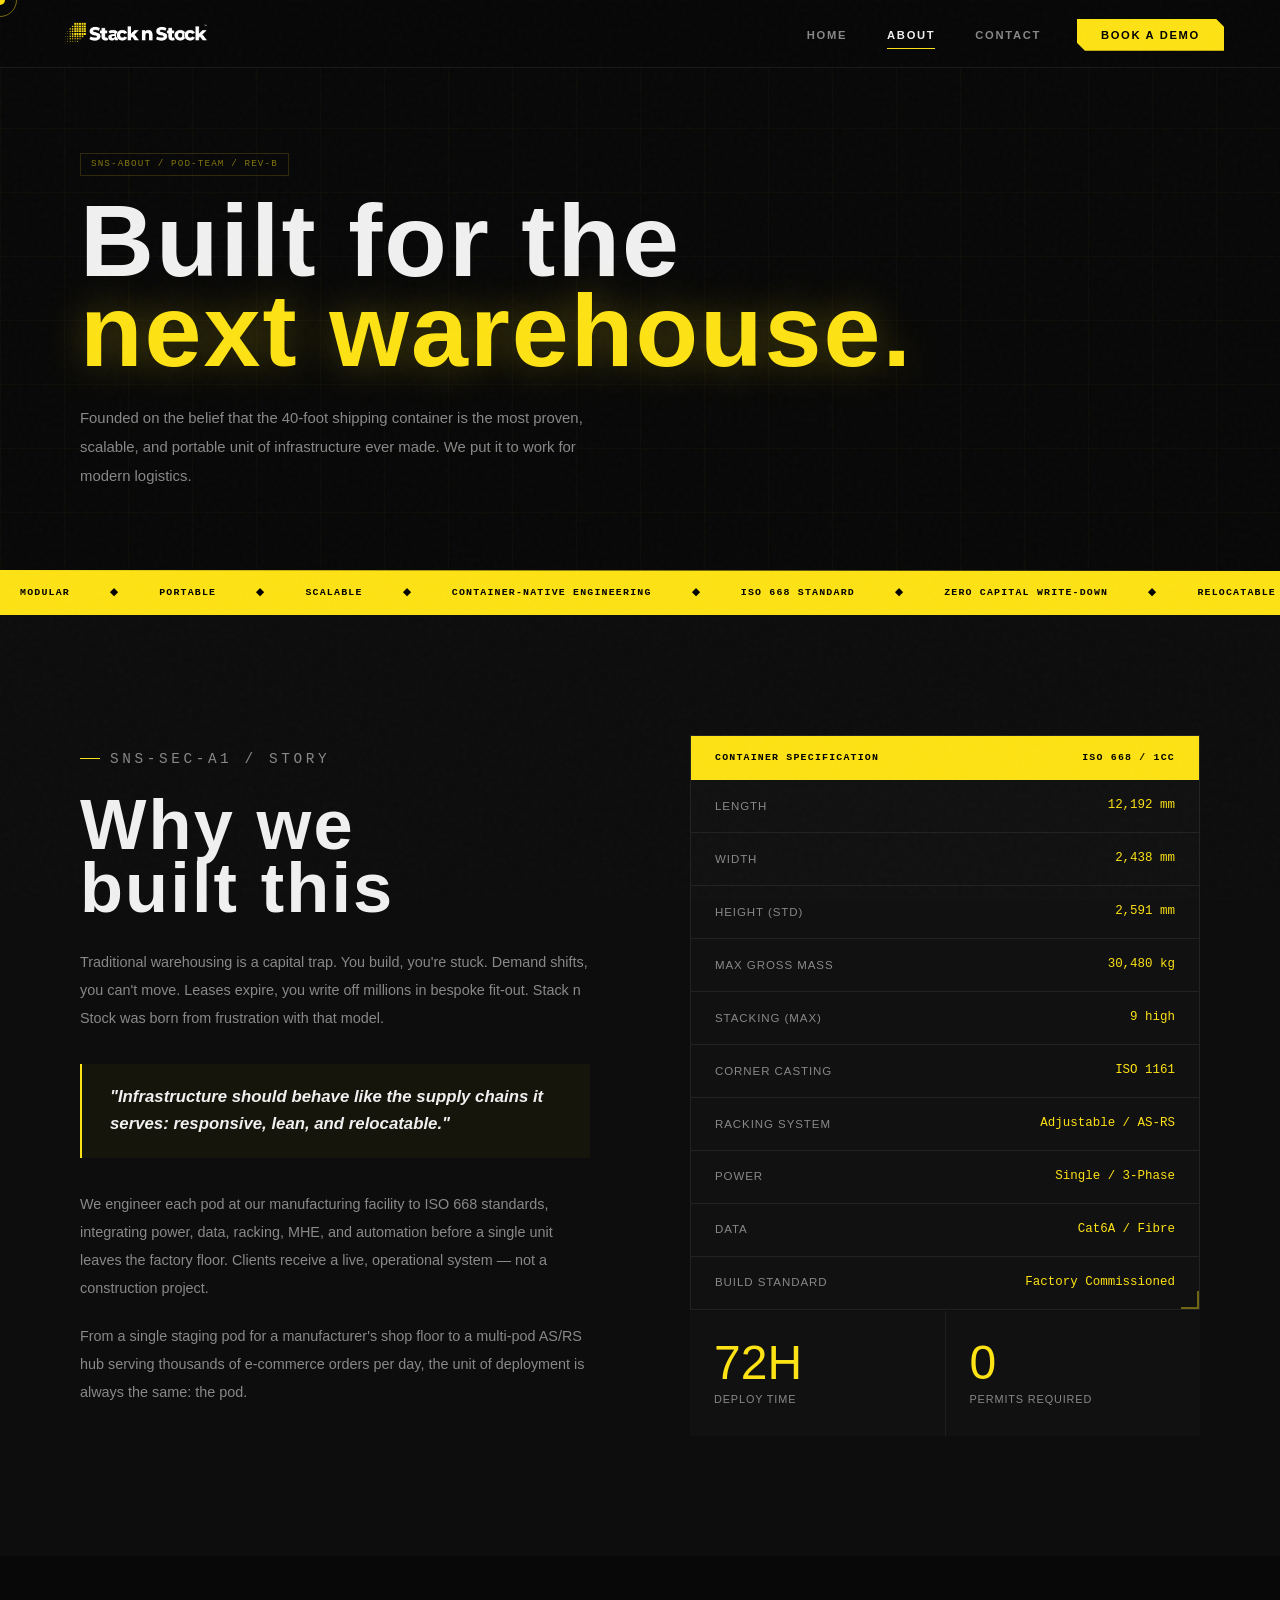
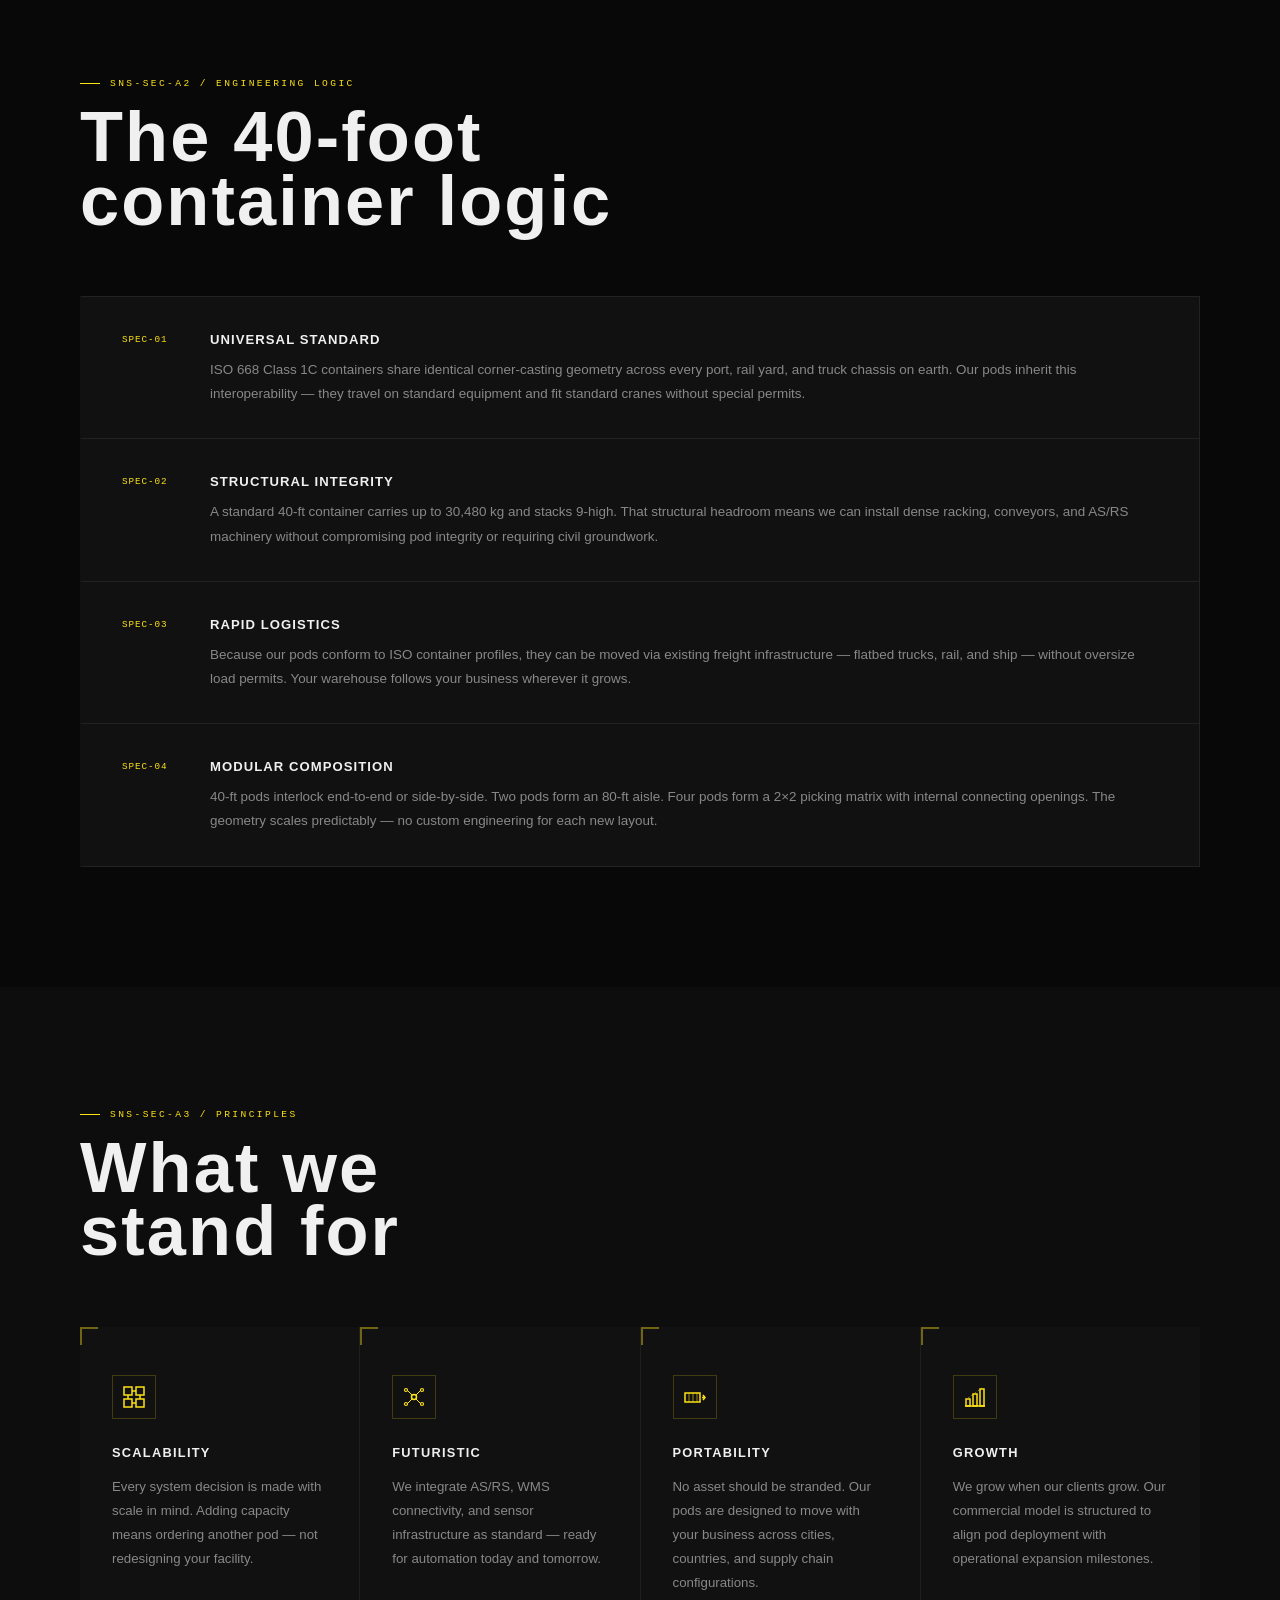
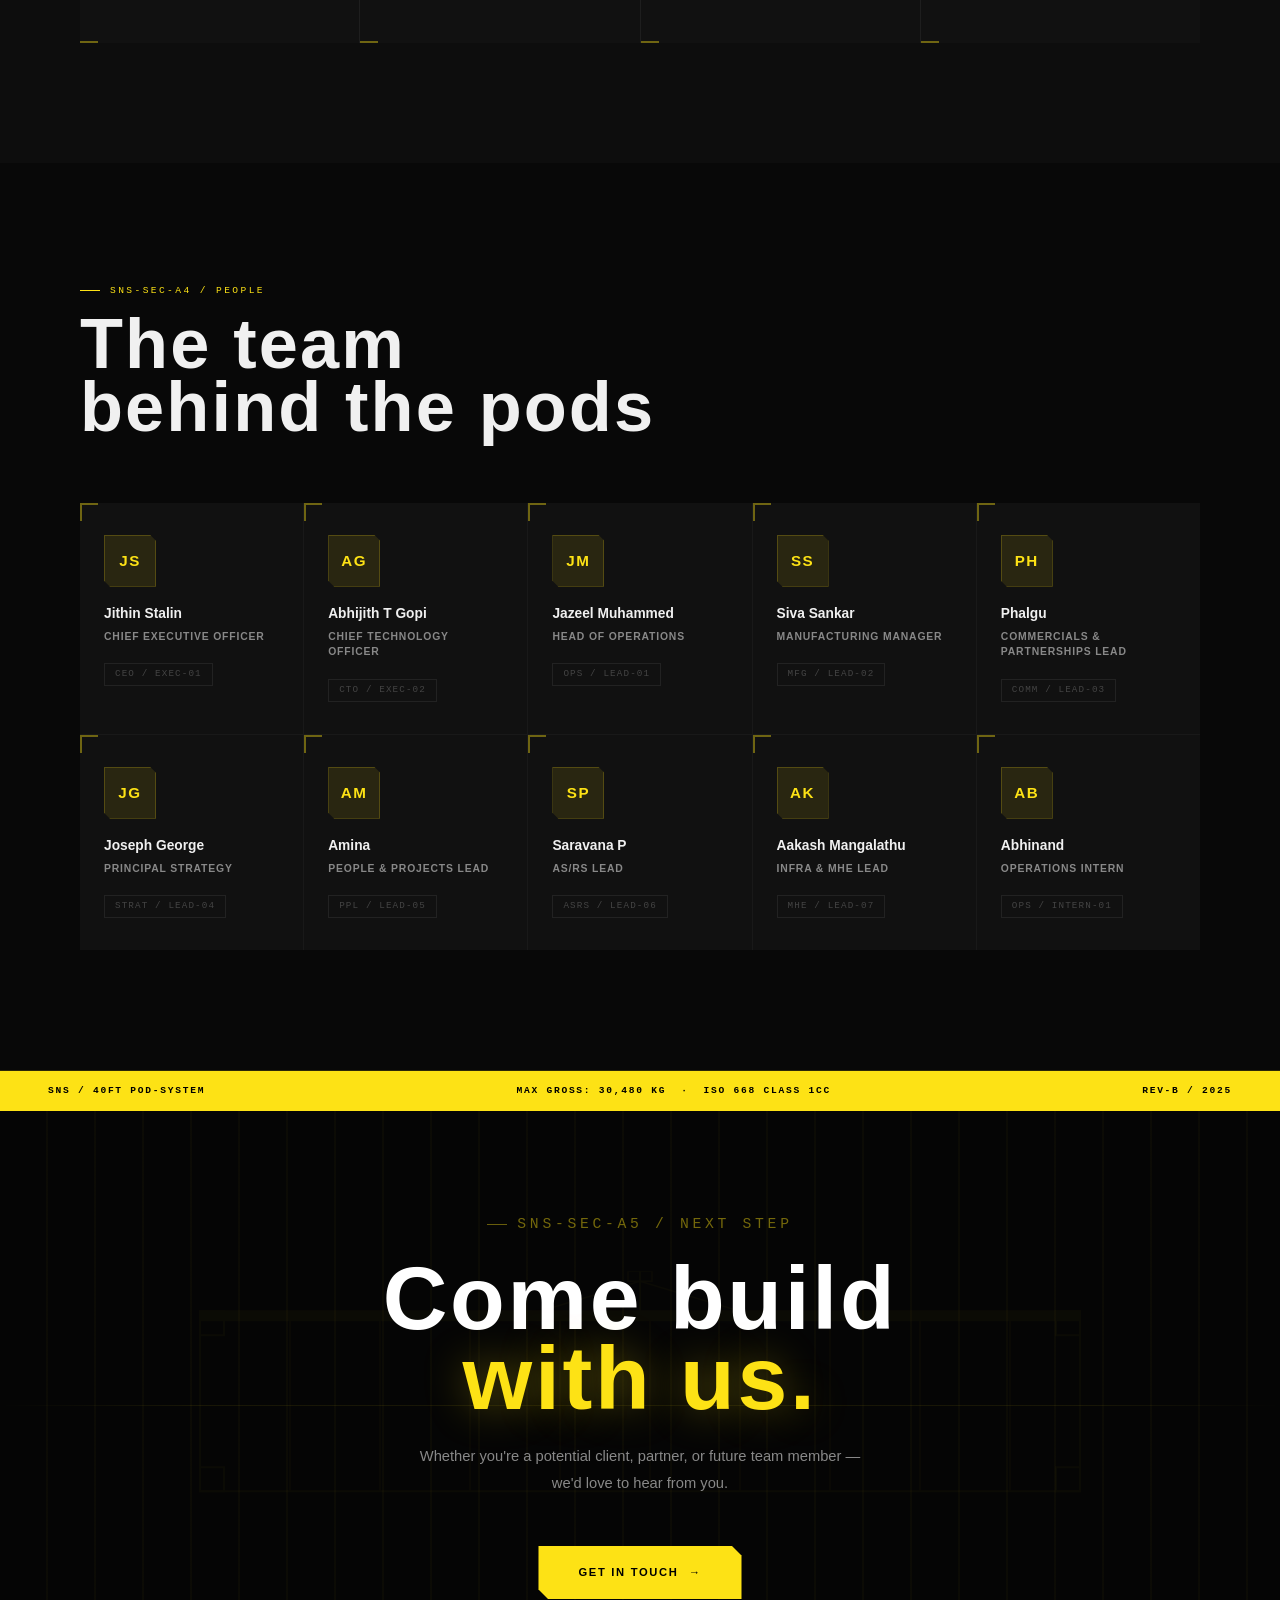
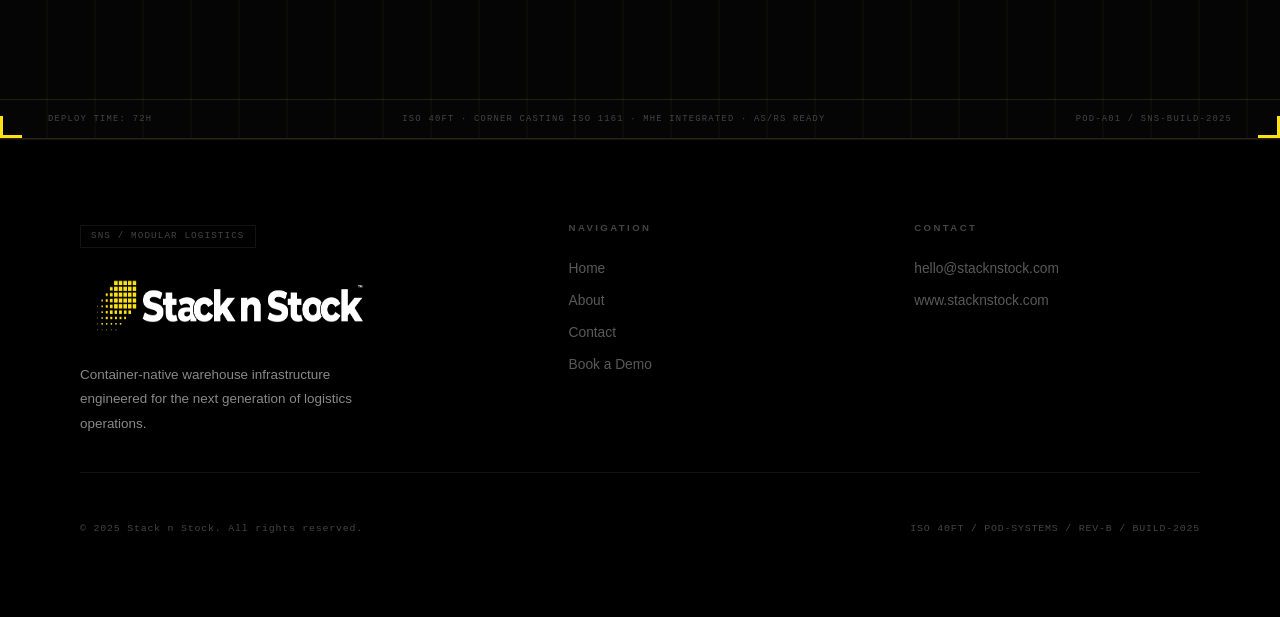
==== about.html @ 255274e8 "Initial project version" ====
<!-- /about.html -->
<!doctype html>
<html lang="en">
  <head>
    <meta charset="UTF-8" />
    <meta name="viewport" content="width=device-width, initial-scale=1.0" />
    <title>About — Stack n Stock</title>
    <meta
      name="description"
      content="The story behind Stack n Stock — modular, portable, scalable container-native warehouse infrastructure."
    />
    <link rel="stylesheet" href="assets/css/style.css" />
  </head>
  <body>
    <div id="cursor" aria-hidden="true"></div>
    <div id="cursor-ring" aria-hidden="true"></div>

    <div id="page-loader" aria-hidden="true">
      <img
        class="nav-logo"
        src="assets/img/logo.png"
        alt="Stack n Stock logo"
        width="30%"
        height="20%"
        onerror="
          this.outerHTML =
            '<span style=\'color:#FDE215;font-weight:900;font-size:1.1rem;letter-spacing:.05em;\'>STACK N STOCK</span>'
        "
      />
      <div class="loader-bar-wrap">
        <div class="loader-bar" id="loader-bar"></div>
      </div>
      <div class="loader-pct" id="loader-pct">0%</div>
    </div>

    <!-- ══ NAVBAR ══ -->
    <nav class="navbar" aria-label="Main navigation">
      <!-- Logo: Desktop 160x32px | Mobile 140x28px | Clearspace ≥8px -->
      <a href="index.html" aria-label="Stack n Stock home">
        <img
          class="nav-logo"
          src="assets/img/logo.png"
          alt="Stack n Stock logo"
          width="160"
          height="100%"
          onerror="
            this.outerHTML =
              '<span style=\'color:#FDE215;font-weight:900;font-size:1.1rem;letter-spacing:.05em;\'>STACK N STOCK</span>'
          "
        />
      </a>
      <button
        class="hamburger"
        id="hamburger"
        aria-label="Toggle navigation"
        aria-expanded="false"
        aria-controls="nav-links"
      >
        <span></span><span></span><span></span>
      </button>
      <ul class="nav-links" id="nav-links" role="list">
        <li><a href="index.html">Home</a></li>
        <li><a href="about.html">About</a></li>
        <li><a href="contact.html">Contact</a></li>
        <li><a href="contact.html" class="nav-cta">Book a Demo</a></li>
      </ul>
    </nav>

    <!-- ══ PAGE HERO ══ -->
    <section class="page-hero" aria-labelledby="about-h1">
      <div class="page-hero-inner">
        <div
          class="iso-label"
          style="
            color: rgba(253, 226, 21, 0.5);
            border-color: rgba(253, 226, 21, 0.15);
          "
        >
          SNS-ABOUT / POD-TEAM / REV-B
        </div>
        <h1 id="about-h1">Built for the<br /><span>next warehouse.</span></h1>
        <p>
          Founded on the belief that the 40-foot shipping container is the most
          proven, scalable, and portable unit of infrastructure ever made. We
          put it to work for modern logistics.
        </p>
      </div>
    </section>

    <!-- TICKER -->
    <div class="ticker" aria-hidden="true">
      <div class="ticker-inner">
        <span>Modular</span><span class="ticker-sep">◆</span>
        <span>Portable</span><span class="ticker-sep">◆</span>
        <span>Scalable</span><span class="ticker-sep">◆</span>
        <span>Container-Native Engineering</span
        ><span class="ticker-sep">◆</span> <span>ISO 668 Standard</span
        ><span class="ticker-sep">◆</span> <span>Zero Capital Write-Down</span
        ><span class="ticker-sep">◆</span> <span>Relocatable Assets</span
        ><span class="ticker-sep">◆</span> <span>Modular</span
        ><span class="ticker-sep">◆</span> <span>Portable</span
        ><span class="ticker-sep">◆</span> <span>Scalable</span
        ><span class="ticker-sep">◆</span>
        <span>Container-Native Engineering</span
        ><span class="ticker-sep">◆</span> <span>ISO 668 Standard</span
        ><span class="ticker-sep">◆</span> <span>Zero Capital Write-Down</span
        ><span class="ticker-sep">◆</span> <span>Relocatable Assets</span
        ><span class="ticker-sep">◆</span>
      </div>
    </div>

    <!-- ══ BRAND STORY ══ -->
    <section class="story-section">
      <div class="section-inner">
        <div class="story-grid">
          <div class="story-text reveal-left">
            <p class="section-label">SNS-SEC-A1 / Story</p>
            <h2 class="section-title" style="margin-bottom: 28px">
              Why we<br />built this
            </h2>
            <p>
              Traditional warehousing is a capital trap. You build, you're
              stuck. Demand shifts, you can't move. Leases expire, you write off
              millions in bespoke fit-out. Stack n Stock was born from
              frustration with that model.
            </p>
            <div class="story-pullquote">
              <p>
                "Infrastructure should behave like the supply chains it serves:
                responsive, lean, and relocatable."
              </p>
            </div>
            <p>
              We engineer each pod at our manufacturing facility to ISO 668
              standards, integrating power, data, racking, MHE, and automation
              before a single unit leaves the factory floor. Clients receive a
              live, operational system — not a construction project.
            </p>
            <p>
              From a single staging pod for a manufacturer's shop floor to a
              multi-pod AS/RS hub serving thousands of e-commerce orders per
              day, the unit of deployment is always the same: the pod.
            </p>
          </div>

          <div class="reveal-right">
            <div class="spec-card bracket-card">
              <div class="spec-header">
                <span>CONTAINER SPECIFICATION</span>
                <span>ISO 668 / 1CC</span>
              </div>
              <div class="spec-body">
                <div class="spec-row">
                  <span class="spec-key">Length</span
                  ><span class="spec-val">12,192 mm</span>
                </div>
                <div class="spec-row">
                  <span class="spec-key">Width</span
                  ><span class="spec-val">2,438 mm</span>
                </div>
                <div class="spec-row">
                  <span class="spec-key">Height (std)</span
                  ><span class="spec-val">2,591 mm</span>
                </div>
                <div class="spec-row">
                  <span class="spec-key">Max Gross Mass</span
                  ><span class="spec-val">30,480 kg</span>
                </div>
                <div class="spec-row">
                  <span class="spec-key">Stacking (max)</span
                  ><span class="spec-val">9 high</span>
                </div>
                <div class="spec-row">
                  <span class="spec-key">Corner Casting</span
                  ><span class="spec-val">ISO 1161</span>
                </div>
                <div class="spec-row">
                  <span class="spec-key">Racking System</span
                  ><span class="spec-val">Adjustable / AS-RS</span>
                </div>
                <div class="spec-row">
                  <span class="spec-key">Power</span
                  ><span class="spec-val">Single / 3-Phase</span>
                </div>
                <div class="spec-row">
                  <span class="spec-key">Data</span
                  ><span class="spec-val">Cat6A / Fibre</span>
                </div>
                <div class="spec-row">
                  <span class="spec-key">Build Standard</span
                  ><span class="spec-val">Factory Commissioned</span>
                </div>
              </div>
            </div>

            <!-- stats mini -->
            <div
              style="
                display: grid;
                grid-template-columns: 1fr 1fr;
                gap: 1px;
                background: rgba(255, 255, 255, 0.07);
                margin-top: 1px;
              "
            >
              <div style="background: var(--surface); padding: 28px 24px">
                <div
                  style="
                    font-family: &quot;Bebas Neue&quot;, sans-serif;
                    font-size: 3rem;
                    color: var(--yellow);
                    line-height: 1;
                    margin-bottom: 4px;
                  "
                >
                  72H
                </div>
                <div
                  style="
                    font-size: 0.68rem;
                    color: var(--muted);
                    text-transform: uppercase;
                    letter-spacing: 0.08em;
                  "
                >
                  Deploy Time
                </div>
              </div>
              <div style="background: var(--surface); padding: 28px 24px">
                <div
                  style="
                    font-family: &quot;Bebas Neue&quot;, sans-serif;
                    font-size: 3rem;
                    color: var(--yellow);
                    line-height: 1;
                    margin-bottom: 4px;
                  "
                >
                  0
                </div>
                <div
                  style="
                    font-size: 0.68rem;
                    color: var(--muted);
                    text-transform: uppercase;
                    letter-spacing: 0.08em;
                  "
                >
                  Permits Required
                </div>
              </div>
            </div>
          </div>
        </div>
      </div>
    </section>

    <!-- ══ WHY CONTAINERS ══ -->
    <section class="logic-section">
      <div class="section-inner">
        <p class="section-label reveal">SNS-SEC-A2 / Engineering Logic</p>
        <h2 class="section-title reveal d1">
          The 40-foot<br />container logic
        </h2>
        <div class="stack-modules">
          <div class="stack-module reveal d1">
            <div class="stack-module-num">SPEC-01</div>
            <div>
              <h3>Universal Standard</h3>
              <p>
                ISO 668 Class 1C containers share identical corner-casting
                geometry across every port, rail yard, and truck chassis on
                earth. Our pods inherit this interoperability — they travel on
                standard equipment and fit standard cranes without special
                permits.
              </p>
            </div>
          </div>
          <div class="stack-module reveal d2">
            <div class="stack-module-num">SPEC-02</div>
            <div>
              <h3>Structural Integrity</h3>
              <p>
                A standard 40-ft container carries up to 30,480 kg and stacks
                9-high. That structural headroom means we can install dense
                racking, conveyors, and AS/RS machinery without compromising pod
                integrity or requiring civil groundwork.
              </p>
            </div>
          </div>
          <div class="stack-module reveal d3">
            <div class="stack-module-num">SPEC-03</div>
            <div>
              <h3>Rapid Logistics</h3>
              <p>
                Because our pods conform to ISO container profiles, they can be
                moved via existing freight infrastructure — flatbed trucks,
                rail, and ship — without oversize load permits. Your warehouse
                follows your business wherever it grows.
              </p>
            </div>
          </div>
          <div class="stack-module reveal d4">
            <div class="stack-module-num">SPEC-04</div>
            <div>
              <h3>Modular Composition</h3>
              <p>
                40-ft pods interlock end-to-end or side-by-side. Two pods form
                an 80-ft aisle. Four pods form a 2×2 picking matrix with
                internal connecting openings. The geometry scales predictably —
                no custom engineering for each new layout.
              </p>
            </div>
          </div>
        </div>
      </div>
    </section>

    <!-- ══ VALUES ══ -->
    <section class="values-section">
      <div class="section-inner">
        <p class="section-label reveal">SNS-SEC-A3 / Principles</p>
        <h2 class="section-title reveal d1">What we<br />stand for</h2>
        <div class="values-grid">
          <div class="value-item bracket-card reveal d1">
            <div class="value-icon">
              <!-- Scalability: expanding grid -->
              <svg width="22" height="22" viewBox="0 0 22 22" fill="none" xmlns="http://www.w3.org/2000/svg" aria-hidden="true">
                <rect x="1" y="1" width="8" height="8" stroke="#FDE215" stroke-width="1.5"/>
                <rect x="13" y="1" width="8" height="8" stroke="#FDE215" stroke-width="1.5"/>
                <rect x="1" y="13" width="8" height="8" stroke="#FDE215" stroke-width="1.5"/>
                <rect x="13" y="13" width="8" height="8" stroke="#FDE215" stroke-width="1.5"/>
                <line x1="9" y1="5" x2="13" y2="5" stroke="#FDE215" stroke-width="1.5"/>
                <line x1="9" y1="17" x2="13" y2="17" stroke="#FDE215" stroke-width="1.5"/>
                <line x1="5" y1="9" x2="5" y2="13" stroke="#FDE215" stroke-width="1.5"/>
                <line x1="17" y1="9" x2="17" y2="13" stroke="#FDE215" stroke-width="1.5"/>
              </svg>
            </div>
            <h3>Scalability</h3>
            <p>
              Every system decision is made with scale in mind. Adding capacity
              means ordering another pod — not redesigning your facility.
            </p>
          </div>
          <div class="value-item bracket-card reveal d2">
            <div class="value-icon">
              <!-- Futuristic: circuit / tech nodes -->
              <svg width="22" height="22" viewBox="0 0 22 22" fill="none" xmlns="http://www.w3.org/2000/svg" aria-hidden="true">
                <circle cx="11" cy="11" r="2.5" stroke="#FDE215" stroke-width="1.5"/>
                <circle cx="3" cy="4" r="1.5" stroke="#FDE215" stroke-width="1.2"/>
                <circle cx="19" cy="4" r="1.5" stroke="#FDE215" stroke-width="1.2"/>
                <circle cx="3" cy="18" r="1.5" stroke="#FDE215" stroke-width="1.2"/>
                <circle cx="19" cy="18" r="1.5" stroke="#FDE215" stroke-width="1.2"/>
                <line x1="4.5" y1="4.5" x2="9" y2="9" stroke="#FDE215" stroke-width="1"/>
                <line x1="17.5" y1="4.5" x2="13" y2="9" stroke="#FDE215" stroke-width="1"/>
                <line x1="4.5" y1="17.5" x2="9" y2="13" stroke="#FDE215" stroke-width="1"/>
                <line x1="17.5" y1="17.5" x2="13" y2="13" stroke="#FDE215" stroke-width="1"/>
              </svg>
            </div>
            <h3>Futuristic</h3>
            <p>
              We integrate AS/RS, WMS connectivity, and sensor infrastructure as
              standard — ready for automation today and tomorrow.
            </p>
          </div>
          <div class="value-item bracket-card reveal d3">
            <div class="value-icon">
              <!-- Portability: container with movement arrow -->
              <svg width="22" height="22" viewBox="0 0 22 22" fill="none" xmlns="http://www.w3.org/2000/svg" aria-hidden="true">
                <rect x="1" y="7" width="15" height="9" stroke="#FDE215" stroke-width="1.5"/>
                <line x1="5" y1="7" x2="5" y2="16" stroke="#FDE215" stroke-width="1" opacity="0.6"/>
                <line x1="9" y1="7" x2="9" y2="16" stroke="#FDE215" stroke-width="1" opacity="0.6"/>
                <line x1="13" y1="7" x2="13" y2="16" stroke="#FDE215" stroke-width="1" opacity="0.6"/>
                <line x1="18" y1="11.5" x2="21" y2="11.5" stroke="#FDE215" stroke-width="1.5"/>
                <polyline points="19,9 21,11.5 19,14" stroke="#FDE215" stroke-width="1.5" fill="none"/>
              </svg>
            </div>
            <h3>Portability</h3>
            <p>
              No asset should be stranded. Our pods are designed to move with
              your business across cities, countries, and supply chain
              configurations.
            </p>
          </div>
          <div class="value-item bracket-card reveal d4">
            <div class="value-icon">
              <!-- Growth: ascending bar chart -->
              <svg width="22" height="22" viewBox="0 0 22 22" fill="none" xmlns="http://www.w3.org/2000/svg" aria-hidden="true">
                <line x1="1" y1="20" x2="21" y2="20" stroke="#FDE215" stroke-width="1.5"/>
                <rect x="2" y="13" width="4" height="7" stroke="#FDE215" stroke-width="1.5"/>
                <rect x="9" y="8" width="4" height="12" stroke="#FDE215" stroke-width="1.5"/>
                <rect x="16" y="3" width="4" height="17" stroke="#FDE215" stroke-width="1.5"/>
                <polyline points="4,12 11,7 18,2" stroke="#FDE215" stroke-width="1" stroke-dasharray="2,2" opacity="0.5"/>
              </svg>
            </div>
            <h3>Growth</h3>
            <p>
              We grow when our clients grow. Our commercial model is structured
              to align pod deployment with operational expansion milestones.
            </p>
          </div>
        </div>
      </div>
    </section>

    <!-- ══ TEAM ══ -->
    <section class="team-section">
      <div class="section-inner">
        <p class="section-label reveal">SNS-SEC-A4 / People</p>
        <h2 class="section-title reveal d1">The team<br />behind the pods</h2>
        <div class="team-grid">
          <div class="team-card bracket-card reveal d1">
            <div class="team-avatar">JS</div>
            <h3>Jithin Stalin</h3>
            <div class="role">Chief Executive Officer</div>
            <div class="iso-label">CEO / EXEC-01</div>
          </div>
          <div class="team-card bracket-card reveal d2">
            <div class="team-avatar">AG</div>
            <h3>Abhijith T Gopi</h3>
            <div class="role">Chief Technology Officer</div>
            <div class="iso-label">CTO / EXEC-02</div>
          </div>
          <div class="team-card bracket-card reveal d3">
            <div class="team-avatar">JM</div>
            <h3>Jazeel Muhammed</h3>
            <div class="role">Head of Operations</div>
            <div class="iso-label">OPS / LEAD-01</div>
          </div>
          <div class="team-card bracket-card reveal d4">
            <div class="team-avatar">SS</div>
            <h3>Siva Sankar</h3>
            <div class="role">Manufacturing Manager</div>
            <div class="iso-label">MFG / LEAD-02</div>
          </div>
          <div class="team-card bracket-card reveal d5">
            <div class="team-avatar">PH</div>
            <h3>Phalgu</h3>
            <div class="role">Commercials &amp; Partnerships Lead</div>
            <div class="iso-label">COMM / LEAD-03</div>
          </div>
          <div class="team-card bracket-card reveal d1">
            <div class="team-avatar">JG</div>
            <h3>Joseph George</h3>
            <div class="role">Principal Strategy</div>
            <div class="iso-label">STRAT / LEAD-04</div>
          </div>
          <div class="team-card bracket-card reveal d2">
            <div class="team-avatar">AM</div>
            <h3>Amina</h3>
            <div class="role">People &amp; Projects Lead</div>
            <div class="iso-label">PPL / LEAD-05</div>
          </div>
          <div class="team-card bracket-card reveal d3">
            <div class="team-avatar">SP</div>
            <h3>Saravana P</h3>
            <div class="role">AS/RS Lead</div>
            <div class="iso-label">ASRS / LEAD-06</div>
          </div>
          <div class="team-card bracket-card reveal d4">
            <div class="team-avatar">AK</div>
            <h3>Aakash Mangalathu</h3>
            <div class="role">Infra &amp; MHE Lead</div>
            <div class="iso-label">MHE / LEAD-07</div>
          </div>
          <div class="team-card bracket-card reveal d5">
            <div class="team-avatar">AB</div>
            <h3>Abhinand</h3>
            <div class="role">Operations Intern</div>
            <div class="iso-label">OPS / INTERN-01</div>
          </div>
        </div>
      </div>
    </section>

    <!-- ══ CTA ══ -->
    <section class="cta-section">
      <!-- Corner castings -->
      <div class="cta-casting tl" aria-hidden="true"></div>
      <div class="cta-casting tr" aria-hidden="true"></div>
      <div class="cta-casting bl" aria-hidden="true"></div>
      <div class="cta-casting br" aria-hidden="true"></div>
      <div class="cta-rail" aria-hidden="true"></div>
      <!-- Top ISO label stripe -->
      <div class="cta-container-stripe" aria-hidden="true">
        <span>SNS / 40FT POD-SYSTEM</span>
        <span>MAX GROSS: 30,480 KG &nbsp;·&nbsp; ISO 668 CLASS 1CC</span>
        <span>REV-B / 2025</span>
      </div>
      <!-- Ghost container watermark -->
      <div class="cta-watermark" aria-hidden="true">
        <svg width="900" height="260" viewBox="0 0 900 260" fill="none" xmlns="http://www.w3.org/2000/svg">
          <rect x="10" y="40" width="880" height="180" stroke="#FDE215" stroke-width="2"/>
          <rect x="10" y="40" width="24" height="24" stroke="#FDE215" stroke-width="2"/>
          <rect x="866" y="40" width="24" height="24" stroke="#FDE215" stroke-width="2"/>
          <rect x="10" y="196" width="24" height="24" stroke="#FDE215" stroke-width="2"/>
          <rect x="866" y="196" width="24" height="24" stroke="#FDE215" stroke-width="2"/>
          <line x1="100" y1="40" x2="100" y2="220" stroke="#FDE215" stroke-width="1.5"/>
          <line x1="190" y1="40" x2="190" y2="220" stroke="#FDE215" stroke-width="1.5"/>
          <line x1="280" y1="40" x2="280" y2="220" stroke="#FDE215" stroke-width="1.5"/>
          <line x1="370" y1="40" x2="370" y2="220" stroke="#FDE215" stroke-width="1.5"/>
          <line x1="460" y1="40" x2="460" y2="220" stroke="#FDE215" stroke-width="1.5"/>
          <line x1="550" y1="40" x2="550" y2="220" stroke="#FDE215" stroke-width="1.5"/>
          <line x1="640" y1="40" x2="640" y2="220" stroke="#FDE215" stroke-width="1.5"/>
          <line x1="730" y1="40" x2="730" y2="220" stroke="#FDE215" stroke-width="1.5"/>
          <line x1="820" y1="40" x2="820" y2="220" stroke="#FDE215" stroke-width="1.5"/>
          <rect x="10" y="40" width="880" height="10" fill="#FDE215"/>
          <line x1="450" y1="0" x2="450" y2="40" stroke="#FDE215" stroke-width="2"/>
          <line x1="350" y1="40" x2="450" y2="10" stroke="#FDE215" stroke-width="1.5"/>
          <line x1="550" y1="40" x2="450" y2="10" stroke="#FDE215" stroke-width="1.5"/>
          <rect x="438" y="0" width="24" height="10" stroke="#FDE215" stroke-width="1.5"/>
        </svg>
      </div>
      <div class="cta-inner reveal">
        <p class="section-label">SNS-SEC-A5 / Next Step</p>
        <h2>Come build<br /><span>with us.</span></h2>
        <p>
          Whether you're a potential client, partner, or future team member —
          we'd love to hear from you.
        </p>
        <a href="contact.html" class="btn-primary">Get in Touch</a>
      </div>
      <div class="cta-container-base" aria-hidden="true">
        <span>DEPLOY TIME: 72H</span>
        <span>ISO 40FT · CORNER CASTING ISO 1161 · MHE INTEGRATED · AS/RS READY</span>
        <span>POD-A01 / SNS-BUILD-2025</span>
      </div>
    </section>

    <!-- ══ FOOTER ══ -->
    <footer>
      <div class="footer-top">
        <div>
          <div class="iso-label">SNS / MODULAR LOGISTICS</div>
          <img
            class="nav-logo"
            src="assets/img/logo.png"
            alt="Stack n Stock logo"
            width="70%"
            height="60%"
            onerror="
              this.outerHTML =
                '<span style=\'color:#FDE215;font-weight:900;font-size:1.1rem;letter-spacing:.05em;\'>STACK N STOCK</span>'
            "
          />

          <p class="footer-tagline">
            Container-native warehouse infrastructure engineered for the next
            generation of logistics operations.
          </p>
        </div>
        <div class="footer-col">
          <h4>Navigation</h4>
          <ul class="footer-links">
            <li><a href="index.html">Home</a></li>
            <li><a href="about.html">About</a></li>
            <li><a href="contact.html">Contact</a></li>
            <li><a href="contact.html">Book a Demo</a></li>
          </ul>
        </div>
        <div class="footer-col">
          <h4>Contact</h4>
          <ul class="footer-links">
            <li>
              <a href="mailto:hello@stacknstock.com">hello@stacknstock.com</a>
            </li>
            <li>
              <a href="https://www.stacknstock.com">www.stacknstock.com</a>
            </li>
          </ul>
        </div>
      </div>
      <div class="footer-bottom">
        <span class="footer-copy"
          >© 2025 Stack n Stock. All rights reserved.</span
        >
        <span class="footer-iso"
          >ISO 40FT / POD-SYSTEMS / REV-B / BUILD-2025</span
        >
      </div>
    </footer>

    <script src="assets/js/main.js"></script>
  </body>
</html>
---- assets/css/style.css ----
/* /assets/css/style.css */
@import url('');

/* ══ TOKENS ══ */
:root {
  --yellow:   #FDE215;
  --yellow-d: #d4bc00;
  --yellow-g: rgba(253,226,21,0.08);
  --black:    #000000;
  --bg:       #080808;
  --bg2:      #0d0d0d;
  --surface:  #111111;
  --surface2: #161616;
  --surface3: #1c1c1c;
  --text:     #f0f0f0;
  --muted:    #888;
  --dim:      #444;
  --border:   rgba(255,255,255,0.07);
  --border-y: rgba(253,226,21,0.25);
  --mono: ui-monospace,SFMono-Regular,Menlo,Monaco,Consolas,"Courier New",monospace;
  --nav-h: 68px;
  --glow: 0 0 40px rgba(253,226,21,0.15),0 0 80px rgba(253,226,21,0.05);
  --glow-sm: 0 0 20px rgba(253,226,21,0.25);
}

*,*::before,*::after{box-sizing:border-box;margin:0;padding:0}
html{scroll-behavior:smooth;font-size:16px}
body{font-family:'Montserrat',sans-serif;background:var(--bg);color:var(--text);line-height:1.6;overflow-x:hidden;cursor:none}

/* CURSOR */
#cursor{position:fixed;width:10px;height:10px;background:var(--yellow);border-radius:50%;pointer-events:none;z-index:9999;transform:translate(-50%,-50%);transition:width .3s,height .3s,opacity .3s;mix-blend-mode:difference}
#cursor-ring{position:fixed;width:34px;height:34px;border:1px solid rgba(253,226,21,.45);border-radius:50%;pointer-events:none;z-index:9998;transform:translate(-50%,-50%);transition:transform .12s ease,width .3s,height .3s,opacity .3s}
.cursor-grow{width:20px!important;height:20px!important}
.ring-grow{width:50px!important;height:50px!important;opacity:.5}

/* NOISE */
body::before{content:'';position:fixed;inset:0;background-image:url("data:image/svg+xml,%3Csvg viewBox='0 0 200 200' xmlns='http://www.w3.org/2000/svg'%3E%3Cfilter id='n'%3E%3CfeTurbulence type='fractalNoise' baseFrequency='.9' numOctaves='4' stitchTiles='stitch'/%3E%3C/filter%3E%3Crect width='100%25' height='100%25' filter='url(%23n)' opacity='1'/%3E%3C/svg%3E");opacity:.022;pointer-events:none;z-index:9990}

/* PAGE LOADER */
#page-loader{position:fixed;inset:0;background:#000;z-index:99999;display:flex;flex-direction:column;align-items:center;justify-content:center;gap:28px;transition:opacity .7s ease,visibility .7s ease}
#page-loader.hidden{opacity:0;visibility:hidden}
.loader-brand{font-family:'Bebas Neue',sans-serif;font-size:2.8rem;letter-spacing:.2em;color:#fff}
.loader-brand span{color:var(--yellow)}
.loader-bar-wrap{width:220px;height:1px;background:rgba(255,255,255,.08);position:relative;overflow:hidden}
.loader-bar{position:absolute;top:0;left:0;height:100%;background:var(--yellow);width:0%;box-shadow:0 0 12px rgba(253,226,21,.6);transition:width .04s linear}
.loader-pct{font-family:var(--mono);font-size:.6rem;letter-spacing:.25em;color:var(--yellow);text-transform:uppercase}

/* ══ NAVBAR ══ */
.navbar{position:fixed;top:0;left:0;right:0;z-index:1000;height:var(--nav-h);background:rgba(8,8,8,.8);backdrop-filter:blur(24px) saturate(1.3);-webkit-backdrop-filter:blur(24px) saturate(1.3);display:flex;align-items:center;padding:0 56px;gap:32px;border-bottom:1px solid var(--border);transition:background .4s,border-color .4s}
.navbar.scrolled{background:rgba(8,8,8,.98);border-bottom-color:rgba(253,226,21,.12)}
/* Logo: Desktop 160x32px, Mobile 140x28px, Clearspace ≥8px */
.nav-logo{display:block;flex-shrink:0}
.nav-links{display:flex;gap:0;margin-left:auto;list-style:none;align-items:center}
.nav-links a{color:var(--muted);text-decoration:none;font-size:.7rem;font-weight:600;letter-spacing:.15em;text-transform:uppercase;padding:8px 20px;position:relative;transition:color .3s}
.nav-links a::after{content:'';position:absolute;bottom:0;left:50%;right:50%;height:1px;background:var(--yellow);transition:left .3s,right .3s}
.nav-links a:hover,.nav-links a.active{color:var(--text)}
.nav-links a:hover::after,.nav-links a.active::after{left:20px;right:20px}
.nav-cta{background:var(--yellow)!important;color:#000!important;font-weight:800!important;padding:10px 24px!important;margin-left:16px;clip-path:polygon(0 0,calc(100% - 8px) 0,100% 8px,100% 100%,8px 100%,0 calc(100% - 8px));transition:box-shadow .3s,transform .2s!important}
.nav-cta::after{display:none!important}
.nav-cta:hover{box-shadow:var(--glow-sm);transform:translateY(-1px)}
.hamburger{display:none;background:none;border:1px solid var(--border);cursor:pointer;padding:10px;margin-left:auto;flex-direction:column;gap:5px;width:42px;height:42px;align-items:center;justify-content:center}
.hamburger span{display:block;width:18px;height:1.5px;background:var(--yellow);transition:transform .3s,opacity .3s,width .3s}
.hamburger[aria-expanded="true"] span:nth-child(1){transform:translateY(6.5px) rotate(45deg)}
.hamburger[aria-expanded="true"] span:nth-child(2){opacity:0;width:0}
.hamburger[aria-expanded="true"] span:nth-child(3){transform:translateY(-6.5px) rotate(-45deg)}

@media(max-width:768px){
  .hamburger{display:flex}
  .navbar{padding:0 24px}
  .nav-links{position:fixed;inset:var(--nav-h) 0 0 0;background:rgba(8,8,8,.98);backdrop-filter:blur(20px);flex-direction:column;align-items:flex-start;padding:40px 32px;gap:4px;transform:translateX(100%);transition:transform .4s cubic-bezier(.77,0,.175,1);margin-left:0;border-top:1px solid var(--border)}
  .nav-links.open{transform:translateX(0)}
  .nav-links a{font-size:1.2rem;padding:14px 0;width:100%}
  .nav-cta{margin-left:0!important;margin-top:20px}
  .nav-logo{max-height:28px;width:140px}
}

/* ══ ANIMATIONS ══ */
@keyframes fadeUp{from{opacity:0;transform:translateY(40px)}to{opacity:1;transform:translateY(0)}}
@keyframes fadeIn{from{opacity:0}to{opacity:1}}
@keyframes glowPulse{0%,100%{box-shadow:0 0 20px rgba(253,226,21,.1)}50%{box-shadow:0 0 60px rgba(253,226,21,.35),0 0 120px rgba(253,226,21,.1)}}
@keyframes float{0%,100%{transform:translateY(0) rotate(0deg)}33%{transform:translateY(-10px) rotate(.8deg)}66%{transform:translateY(-5px) rotate(-.5deg)}}
@keyframes marqueeTicker{0%{transform:translateX(0)}100%{transform:translateX(-50%)}}
@keyframes scanDown{0%{transform:translateY(-100%)}100%{transform:translateY(2000%)}}
@keyframes borderPulse{0%,100%{border-color:rgba(253,226,21,.15)}50%{border-color:rgba(253,226,21,.5)}}
@keyframes ripple{0%{transform:scale(0);opacity:.5}100%{transform:scale(4);opacity:0}}
@keyframes shimmer{0%{background-position:-200% center}100%{background-position:200% center}}

.reveal{opacity:0;transform:translateY(48px);transition:opacity .85s cubic-bezier(.22,1,.36,1),transform .85s cubic-bezier(.22,1,.36,1)}
.reveal.visible{opacity:1;transform:translateY(0)}
.reveal-left{opacity:0;transform:translateX(-48px);transition:opacity .85s cubic-bezier(.22,1,.36,1),transform .85s cubic-bezier(.22,1,.36,1)}
.reveal-left.visible{opacity:1;transform:translateX(0)}
.reveal-right{opacity:0;transform:translateX(48px);transition:opacity .85s cubic-bezier(.22,1,.36,1),transform .85s cubic-bezier(.22,1,.36,1)}
.reveal-right.visible{opacity:1;transform:translateX(0)}
.d1{transition-delay:.1s}.d2{transition-delay:.2s}.d3{transition-delay:.3s}.d4{transition-delay:.4s}.d5{transition-delay:.5s}.d6{transition-delay:.6s}

@media(prefers-reduced-motion:reduce){
  html{scroll-behavior:auto}
  *,*::before,*::after{animation-duration:.001ms!important;transition-duration:.001ms!important}
  .reveal,.reveal-left,.reveal-right{opacity:1!important;transform:none!important}
}

/* ══ HERO ══ */
.hero{position:relative;min-height:100vh;display:grid;grid-template-columns:1fr 1fr;align-items:center;padding:calc(var(--nav-h) + 60px) 80px 80px;gap:60px;overflow:hidden;background:var(--bg)}
#hero-canvas{position:absolute;inset:0;z-index:0;opacity:.6}
.hero::before{content:'';position:absolute;inset:0;background-image:linear-gradient(rgba(253,226,21,.025) 1px,transparent 1px),linear-gradient(90deg,rgba(253,226,21,.025) 1px,transparent 1px);background-size:64px 64px;z-index:0}
.hero::after{content:'';position:absolute;top:50%;left:40%;width:700px;height:700px;background:radial-gradient(circle,rgba(253,226,21,.06) 0%,transparent 65%);transform:translate(-50%,-50%);z-index:0;pointer-events:none}
.hero-content{position:relative;z-index:2;animation:fadeUp 1s cubic-bezier(.22,1,.36,1) .8s both}
.hero-eyebrow{font-family:var(--mono);font-size:.62rem;letter-spacing:.2em;color:var(--yellow);text-transform:uppercase;margin-bottom:28px;display:flex;align-items:center;gap:12px}
.hero-eyebrow::before{content:'';display:block;width:32px;height:1px;background:var(--yellow);flex-shrink:0}
.hero h1{font-family:'Bebas Neue',sans-serif;font-size:clamp(5rem,9vw,10rem);line-height:.9;letter-spacing:.02em;color:#fff;margin-bottom:32px}
.hero h1 .line{display:block;overflow:hidden}
.hero h1 .line span{display:block;animation:fadeUp .9s cubic-bezier(.22,1,.36,1) both}
.hero h1 .line:nth-child(1) span{animation-delay:.9s}
.hero h1 .line:nth-child(2) span{animation-delay:1.05s;color:var(--yellow);text-shadow:0 0 40px rgba(253,226,21,.4)}
.hero h1 .line:nth-child(3) span{animation-delay:1.2s}
.hero-sub{color:var(--muted);font-size:.93rem;max-width:430px;line-height:1.95;margin-bottom:48px;animation:fadeUp .9s cubic-bezier(.22,1,.36,1) 1.35s both}
.hero-btns{display:flex;gap:16px;flex-wrap:wrap;animation:fadeUp .9s cubic-bezier(.22,1,.36,1) 1.5s both}
.hero-visual{position:relative;z-index:2;animation:fadeIn 1.2s ease 1.6s both;display:flex;justify-content:center}
.hero-svg-wrap{animation:float 7s ease-in-out infinite;filter:drop-shadow(0 40px 80px rgba(0,0,0,.9))}
.hero-scroll{position:absolute;bottom:40px;left:50%;transform:translateX(-50%);z-index:2;display:flex;flex-direction:column;align-items:center;gap:8px;animation:fadeIn 1s ease 2.2s both}
.hero-scroll span{font-family:var(--mono);font-size:.58rem;letter-spacing:.22em;color:var(--dim);text-transform:uppercase}
.scroll-line{width:1px;height:48px;background:linear-gradient(to bottom,var(--yellow),transparent);animation:scanDown 2.5s ease-in-out infinite}

/* SCANLINE */
.scanline{position:absolute;inset:0;z-index:1;pointer-events:none;overflow:hidden}
.scanline::after{content:'';position:absolute;left:0;right:0;height:100px;background:linear-gradient(to bottom,transparent,rgba(253,226,21,.015),transparent);animation:scanDown 8s linear infinite}

/* ══ TICKER ══ */
.ticker{height:44px;background:var(--yellow);overflow:hidden;display:flex;align-items:center;position:relative;z-index:3}
.ticker-inner{display:flex;white-space:nowrap;animation:marqueeTicker 22s linear infinite}
.ticker span{font-family:var(--mono);font-size:.62rem;font-weight:700;letter-spacing:.12em;text-transform:uppercase;color:#000;padding:0 20px}
.ticker-sep{color:rgba(0,0,0,.3);font-size:.5rem}

/* ══ SECTION BASE ══ */
section{padding:120px 80px}
.section-inner{max-width:1280px;margin:0 auto}
.section-label{font-family:var(--mono);font-size:.6rem;letter-spacing:.25em;color:var(--yellow);text-transform:uppercase;margin-bottom:14px;display:flex;align-items:center;gap:10px}
.section-label::before{content:'';display:block;width:20px;height:1px;background:var(--yellow);flex-shrink:0}
.section-title{font-family:'Bebas Neue',sans-serif;font-size:clamp(3rem,5.5vw,6rem);letter-spacing:.03em;line-height:.9;color:var(--text);margin-bottom:64px}

/* ISO LABEL */
.iso-label{font-family:var(--mono);font-size:.58rem;letter-spacing:.12em;color:var(--dim);text-transform:uppercase;border:1px solid rgba(255,255,255,.07);padding:3px 10px;display:inline-block}

/* BRACKETS (motif 2) */
.bracket-card{position:relative}
.bracket-card::before,.bracket-card::after{content:'';position:absolute;width:18px;height:18px;border-color:var(--yellow);border-style:solid;opacity:.4;transition:opacity .3s}
.bracket-card::before{top:0;left:0;border-width:2px 0 0 2px}
.bracket-card::after{bottom:0;right:0;border-width:0 2px 2px 0}
.bracket-card:hover::before,.bracket-card:hover::after{opacity:1}

/* ══ OUTCOMES ══ */
.cards-grid{display:grid;grid-template-columns:repeat(3,1fr);gap:1px;background:var(--border)}
.card{background:var(--surface);padding:48px 36px;position:relative;overflow:hidden;transition:background .4s}
.card-top-bar{position:absolute;top:0;left:0;right:0;height:2px;background:var(--yellow);transform:scaleX(0);transform-origin:left;transition:transform .5s cubic-bezier(.22,1,.36,1)}
.card:hover{background:var(--surface2)}
.card:hover .card-top-bar{transform:scaleX(1)}
.card-ghost{font-family:'Bebas Neue',sans-serif;font-size:8rem;line-height:1;color:rgba(255,255,255,.025);position:absolute;top:0;right:12px;letter-spacing:.05em;user-select:none;transition:color .3s,transform .4s}
.card:hover .card-ghost{color:rgba(253,226,21,.04);transform:translateY(-4px)}
.card-icon{width:52px;height:52px;background:rgba(253,226,21,.1);border:1px solid rgba(253,226,21,.18);display:flex;align-items:center;justify-content:center;font-size:1.3rem;margin-bottom:28px;clip-path:polygon(0 0,calc(100% - 8px) 0,100% 8px,100% 100%,8px 100%,0 calc(100% - 8px));transition:background .3s,border-color .3s,box-shadow .3s}
.card:hover .card-icon{background:rgba(253,226,21,.18);border-color:rgba(253,226,21,.5);box-shadow:0 0 16px rgba(253,226,21,.15)}
.card h3{font-size:.82rem;font-weight:800;text-transform:uppercase;letter-spacing:.1em;margin-bottom:14px}
.card p{color:var(--muted);font-size:.87rem;line-height:1.85}
.card .iso-label{margin-top:28px}

/* ══ STATS BAND ══ */
.stats-band{background:var(--surface);border-top:1px solid var(--border);border-bottom:1px solid var(--border);padding:0 80px}
.stats-inner{max-width:1280px;margin:0 auto;display:grid;grid-template-columns:repeat(4,1fr)}
.stat-item{padding:60px 40px;border-right:1px solid var(--border);position:relative;overflow:hidden}
.stat-item:last-child{border-right:none}
.stat-item::before{content:'';position:absolute;top:0;left:0;width:2px;height:0;background:var(--yellow);transition:height 1.2s cubic-bezier(.22,1,.36,1)}
.stat-item.visible::before{height:100%}
.stat-num{font-family:'Bebas Neue',sans-serif;font-size:4.5rem;line-height:1;color:var(--text);margin-bottom:6px;letter-spacing:.02em}
.stat-num .y{color:var(--yellow)}
.stat-desc{font-size:.7rem;color:var(--muted);text-transform:uppercase;letter-spacing:.1em;font-weight:600}

/* ══ WHAT IT IS ══ */
.what-section{background:var(--bg2)}
.what-grid{display:grid;grid-template-columns:1fr 1fr;gap:100px;align-items:center}
.what-text p{color:var(--muted);line-height:1.9;margin-bottom:20px;font-size:.92rem}
.feature-row{display:flex;align-items:flex-start;gap:18px;padding:20px 0;border-bottom:1px solid var(--border);transition:padding-left .3s,border-color .3s}
.feature-row:first-child{border-top:1px solid var(--border)}
.feature-row:hover{padding-left:8px;border-color:rgba(253,226,21,.15)}
.f-dot{width:8px;height:8px;background:var(--yellow);flex-shrink:0;margin-top:5px;clip-path:polygon(50% 0%,100% 50%,50% 100%,0% 50%);transition:transform .3s}
.feature-row:hover .f-dot{transform:rotate(45deg)}
.f-text{font-size:.86rem;color:var(--muted)}
.f-text strong{color:var(--text);display:block;font-size:.78rem;letter-spacing:.07em;text-transform:uppercase;margin-bottom:3px}
.spec-card{background:var(--surface);border:1px solid var(--border);overflow:hidden;animation:borderPulse 4s ease-in-out infinite}
.spec-header{background:var(--yellow);padding:14px 24px;display:flex;justify-content:space-between}
.spec-header span{font-family:var(--mono);font-size:.62rem;font-weight:700;letter-spacing:.12em;text-transform:uppercase;color:#000}
.spec-row{display:flex;justify-content:space-between;align-items:center;padding:16px 24px;border-bottom:1px solid var(--border);transition:background .2s}
.spec-row:last-child{border-bottom:none}
.spec-row:hover{background:var(--surface2)}
.spec-key{font-size:.72rem;color:var(--muted);text-transform:uppercase;letter-spacing:.08em}
.spec-val{font-family:var(--mono);font-size:.78rem;color:var(--yellow)}

/* ══ HOW IT WORKS ══ */
.how-section{background:var(--bg);position:relative;overflow:hidden}
.how-section::before{content:'';position:absolute;top:0;left:0;right:0;height:1px;background:linear-gradient(90deg,transparent,var(--yellow),transparent)}
.steps-wrap{display:grid;grid-template-columns:repeat(5,1fr);gap:0;position:relative}
.steps-wrap::before{content:'';position:absolute;top:7px;left:0;right:0;height:1px;background:linear-gradient(90deg,var(--yellow),rgba(253,226,21,.08));z-index:0}
.step{padding:0 28px 40px 0;position:relative;z-index:1}
.step-dot{width:14px;height:14px;background:var(--bg);border:2px solid rgba(253,226,21,.5);border-radius:50%;margin-bottom:32px;transition:background .3s,border-color .3s,box-shadow .3s}
.step:hover .step-dot{background:var(--yellow);border-color:var(--yellow);box-shadow:0 0 20px rgba(253,226,21,.5)}
.step-num{font-family:var(--mono);font-size:.58rem;color:var(--yellow);letter-spacing:.15em;margin-bottom:14px;display:block}
.step h3{font-size:.8rem;font-weight:800;text-transform:uppercase;letter-spacing:.08em;margin-bottom:10px}
.step p{font-size:.8rem;color:var(--muted);line-height:1.8}

/* ══ USE CASES ══ */
.usecase-section{background:var(--bg2)}
.usecases-grid{display:grid;grid-template-columns:repeat(3,1fr);gap:20px}
.usecase-card{background:var(--surface);border:1px solid var(--border);padding:48px 36px;position:relative;overflow:hidden;cursor:pointer;transition:border-color .4s,transform .4s cubic-bezier(.22,1,.36,1),box-shadow .4s}
.usecase-card:hover{border-color:rgba(253,226,21,.3);transform:translateY(-8px);box-shadow:0 32px 80px rgba(0,0,0,.6),0 0 40px rgba(253,226,21,.06)}
.uc-bg{position:absolute;inset:0;background:radial-gradient(circle at 80% 100%,rgba(253,226,21,.06),transparent 65%);opacity:0;transition:opacity .5s}
.usecase-card:hover .uc-bg{opacity:1}
.uc-ghost{font-family:'Bebas Neue',sans-serif;font-size:7rem;color:rgba(255,255,255,.025);position:absolute;bottom:-20px;right:10px;line-height:1;transition:color .3s}
.usecase-card:hover .uc-ghost{color:rgba(253,226,21,.04)}
.uc-bar{width:48px;height:2px;background:var(--yellow);margin-bottom:28px;transition:width .4s cubic-bezier(.22,1,.36,1),box-shadow .4s}
.usecase-card:hover .uc-bar{width:80px;box-shadow:0 0 12px rgba(253,226,21,.5)}
.usecase-card h3{font-size:1.05rem;font-weight:800;text-transform:uppercase;letter-spacing:.05em;margin-bottom:14px}
.usecase-card p{color:var(--muted);font-size:.87rem;line-height:1.85}
.usecase-card .iso-label{margin-top:32px}

/* ══ ROI CALCULATOR ══ */
.calc-section{background:var(--bg);position:relative;overflow:hidden}
.calc-section::before{content:'';position:absolute;inset:0;background-image:repeating-linear-gradient(90deg,transparent,transparent 58px,rgba(253,226,21,.012) 58px,rgba(253,226,21,.012) 60px)}
.calc-wrap{display:grid;grid-template-columns:1fr 1fr;gap:60px;align-items:start;position:relative}
.calc-form{display:flex;flex-direction:column;gap:40px}
.field label{display:flex;justify-content:space-between;align-items:center;font-size:.7rem;font-weight:700;text-transform:uppercase;letter-spacing:.1em;color:var(--muted);margin-bottom:16px}
.field-val{font-family:var(--mono);font-size:.82rem;color:var(--yellow)}
.range-wrap{position:relative}
.range-track{height:1px;background:rgba(255,255,255,.1);margin-bottom:0;position:relative}
.range-fill{position:absolute;top:0;left:0;height:100%;background:var(--yellow);pointer-events:none;box-shadow:0 0 8px rgba(253,226,21,.4)}
input[type="range"]{width:100%;-webkit-appearance:none;appearance:none;background:transparent;height:1px;cursor:pointer;margin:-1px 0;position:relative;z-index:1}
input[type="range"]::-webkit-slider-thumb{-webkit-appearance:none;width:18px;height:18px;background:var(--yellow);border-radius:50%;cursor:pointer;box-shadow:0 0 12px rgba(253,226,21,.5);transition:transform .2s,box-shadow .2s}
input[type="range"]::-webkit-slider-thumb:hover{transform:scale(1.25);box-shadow:0 0 24px rgba(253,226,21,.7)}
input[type="range"]::-moz-range-thumb{width:18px;height:18px;background:var(--yellow);border:none;border-radius:50%;cursor:pointer;box-shadow:0 0 12px rgba(253,226,21,.5)}
input[type="range"]:focus-visible{outline:none}
input[type="range"]:focus-visible::-webkit-slider-thumb{box-shadow:0 0 0 4px rgba(253,226,21,.25)}
.calc-results{background:var(--surface);border:1px solid var(--border);padding:48px;position:relative;overflow:hidden;animation:borderPulse 4s ease-in-out infinite}
.calc-results::before{content:'';position:absolute;top:0;left:0;right:0;height:2px;background:linear-gradient(90deg,var(--yellow),transparent)}
.result-row{display:flex;justify-content:space-between;align-items:center;padding:24px 0;border-bottom:1px solid var(--border)}
.result-row:last-of-type{border-bottom:none}
.result-label{font-size:.68rem;color:var(--muted);text-transform:uppercase;letter-spacing:.1em}
.result-val{font-family:'Bebas Neue',sans-serif;font-size:3.2rem;color:var(--yellow);line-height:1;text-shadow:0 0 24px rgba(253,226,21,.35);letter-spacing:.05em}
.result-unit{font-size:.65rem;color:var(--dim);font-family:var(--mono);margin-left:6px}
.calc-disclaimer{font-family:var(--mono);font-size:.58rem;color:var(--dim);margin-top:24px;line-height:1.75;border-top:1px solid var(--border);padding-top:20px}

/* ══ CTA — CONTAINER AESTHETIC ══ */
.cta-section{
  background: #050505;
  padding: 0;
  position: relative;
  overflow: hidden;
  text-align: center;
  border-top: 1px solid rgba(253,226,21,0.15);
  border-bottom: 1px solid rgba(253,226,21,0.15);
}
/* Corrugated vertical ribs — container wall texture */
.cta-section::before{
  content:'';
  position:absolute;
  inset:0;
  background-image: repeating-linear-gradient(
    90deg,
    transparent,
    transparent 46px,
    rgba(253,226,21,0.028) 46px,
    rgba(253,226,21,0.028) 48px
  );
  pointer-events:none;
  z-index:0;
}
/* Top ISO label stripe */
.cta-container-stripe{
  display:flex;
  align-items:center;
  justify-content:space-between;
  padding:12px 48px;
  background: var(--yellow);
  position:relative;
  z-index:2;
}
.cta-container-stripe span{
  font-family:var(--mono);
  font-size:.6rem;
  font-weight:700;
  letter-spacing:.18em;
  text-transform:uppercase;
  color:#000;
}
/* Corner castings — top-left, top-right, bottom-left, bottom-right */
.cta-casting{
  position:absolute;
  width:22px;
  height:22px;
  z-index:3;
}
.cta-casting.tl{top:0;left:0;border-top:3px solid var(--yellow);border-left:3px solid var(--yellow);}
.cta-casting.tr{top:0;right:0;border-top:3px solid var(--yellow);border-right:3px solid var(--yellow);}
.cta-casting.bl{bottom:0;left:0;border-bottom:3px solid var(--yellow);border-left:3px solid var(--yellow);}
.cta-casting.br{bottom:0;right:0;border-bottom:3px solid var(--yellow);border-right:3px solid var(--yellow);}
/* Faint horizontal mid-rail */
.cta-rail{
  position:absolute;
  top:50%;
  left:0;right:0;
  height:1px;
  background:linear-gradient(90deg, transparent, rgba(253,226,21,0.08) 15%, rgba(253,226,21,0.08) 85%, transparent);
  z-index:0;
  pointer-events:none;
}
/* Large ghost container outline watermark */
.cta-watermark{
  position:absolute;
  top:50%;left:50%;
  transform:translate(-50%,-50%);
  z-index:0;
  pointer-events:none;
  opacity:.025;
}
.cta-inner{
  position:relative;
  z-index:2;
  padding:100px 80px;
}
.cta-section h2{
  font-family:'Bebas Neue',sans-serif;
  font-size:clamp(3rem,7vw,7.5rem);
  color:#fff;
  line-height:.9;
  letter-spacing:.03em;
  margin-bottom:24px;
}
.cta-section h2 span{color:var(--yellow);text-shadow:0 0 40px rgba(253,226,21,.35);}
.cta-section p{
  font-size:.92rem;
  color:var(--muted);
  margin-bottom:48px;
  max-width:460px;
  margin-left:auto;
  margin-right:auto;
  line-height:1.85;
}
.cta-section .section-label{color:rgba(253,226,21,.45);justify-content:center;margin-bottom:20px;}
.cta-section .section-label::before{background:rgba(253,226,21,.4);}
/* Bottom ISO strip */
.cta-container-base{
  display:flex;
  align-items:center;
  justify-content:space-between;
  padding:12px 48px;
  border-top:1px solid rgba(253,226,21,.12);
  position:relative;
  z-index:2;
}
.cta-container-base span{
  font-family:var(--mono);
  font-size:.55rem;
  letter-spacing:.14em;
  text-transform:uppercase;
  color:var(--dim);
}
@media(max-width:1200px){.cta-inner{padding:80px 56px}}
@media(max-width:1024px){.cta-inner{padding:80px 40px}}
@media(max-width:768px){
  .cta-inner{padding:64px 24px}
  .cta-container-stripe,.cta-container-base{padding:10px 24px}
  .cta-container-stripe span:nth-child(2),.cta-container-base span:nth-child(2),.cta-container-base span:nth-child(3){display:none}
}

/* ══ BUTTONS ══ */
.btn-primary{background:var(--yellow);color:#000;font-family:'Montserrat',sans-serif;font-weight:800;font-size:.7rem;letter-spacing:.15em;text-transform:uppercase;padding:18px 40px;border:none;cursor:pointer;text-decoration:none;display:inline-flex;align-items:center;gap:10px;clip-path:polygon(0 0,calc(100% - 10px) 0,100% 10px,100% 100%,10px 100%,0 calc(100% - 10px));transition:box-shadow .3s,transform .2s;position:relative;overflow:hidden}
.btn-primary::after{content:'→';transition:transform .3s}
.btn-primary:hover{box-shadow:var(--glow-sm);transform:translateY(-2px)}
.btn-primary:hover::after{transform:translateX(4px)}
.btn-ghost{background:transparent;color:var(--text);font-family:'Montserrat',sans-serif;font-weight:700;font-size:.7rem;letter-spacing:.15em;text-transform:uppercase;padding:17px 38px;border:1px solid rgba(255,255,255,.15);cursor:pointer;text-decoration:none;display:inline-flex;align-items:center;gap:10px;transition:border-color .3s,color .3s}
.btn-ghost:hover{border-color:rgba(253,226,21,.4);color:var(--yellow)}
.btn-black{background:#000;color:var(--yellow);font-family:'Montserrat',sans-serif;font-weight:800;font-size:.7rem;letter-spacing:.15em;text-transform:uppercase;padding:18px 40px;border:none;cursor:pointer;text-decoration:none;display:inline-flex;align-items:center;gap:10px;clip-path:polygon(0 0,calc(100% - 10px) 0,100% 10px,100% 100%,10px 100%,0 calc(100% - 10px));transition:box-shadow .3s,transform .2s}
.btn-black:hover{box-shadow:0 0 30px rgba(0,0,0,.5);transform:translateY(-2px)}
.btn-outline-y{background:transparent;color:#000;font-family:'Montserrat',sans-serif;font-weight:800;font-size:.7rem;letter-spacing:.15em;text-transform:uppercase;padding:17px 38px;border:2px solid rgba(0,0,0,.25);cursor:pointer;text-decoration:none;display:inline-flex;align-items:center;gap:10px;transition:background .3s,color .3s}
.btn-outline-y:hover{background:rgba(0,0,0,.1)}
a:focus-visible,button:focus-visible,input:focus-visible,textarea:focus-visible{outline:2px solid var(--yellow);outline-offset:3px}

/* ══ FOOTER ══ */
footer{background:#000;padding:80px;border-top:1px solid var(--border)}
.footer-top{display:grid;grid-template-columns:1.5fr 1fr 1fr;gap:60px;padding-bottom:60px;border-bottom:1px solid var(--border);margin-bottom:48px}
.footer-brand-name{font-family:'Bebas Neue',sans-serif;font-size:2rem;letter-spacing:.12em;color:#fff;margin-top:16px;margin-bottom:12px}
.footer-tagline{font-size:.84rem;color:var(--muted);line-height:1.8;max-width:280px}
.footer-col h4{font-size:.6rem;font-weight:700;text-transform:uppercase;letter-spacing:.25em;color:var(--dim);margin-bottom:22px}
.footer-links{list-style:none;display:flex;flex-direction:column;gap:10px}
.footer-links a{color:rgba(255,255,255,.35);text-decoration:none;font-size:.86rem;transition:color .2s,padding-left .2s;display:block}
.footer-links a:hover{color:var(--yellow);padding-left:6px}
.footer-bottom{display:flex;justify-content:space-between;align-items:center;gap:16px;flex-wrap:wrap}
.footer-copy,.footer-iso{font-size:.62rem;color:var(--dim);font-family:var(--mono);letter-spacing:.08em}

/* ══ PAGE HERO ══ */
.page-hero{background:var(--bg);padding:calc(var(--nav-h) + 80px) 80px 80px;position:relative;overflow:hidden}
.page-hero::before{content:'';position:absolute;inset:0;background-image:linear-gradient(rgba(253,226,21,.022) 1px,transparent 1px),linear-gradient(90deg,rgba(253,226,21,.022) 1px,transparent 1px);background-size:64px 64px}
.page-hero::after{content:'';position:absolute;bottom:0;left:0;right:0;height:1px;background:linear-gradient(90deg,var(--yellow),transparent)}
.page-hero-inner{max-width:1280px;margin:0 auto;position:relative;z-index:1}
.page-hero h1{font-family:'Bebas Neue',sans-serif;font-size:clamp(4rem,8vw,9.5rem);line-height:.88;letter-spacing:.02em;color:var(--text);margin-top:20px;margin-bottom:28px}
.page-hero h1 span{color:var(--yellow);text-shadow:0 0 40px rgba(253,226,21,.3)}
.page-hero p{color:var(--muted);max-width:540px;line-height:1.95;font-size:.93rem}

/* ══ ABOUT — STORY ══ */
.story-section{background:var(--bg2)}
.story-grid{display:grid;grid-template-columns:1fr 1fr;gap:100px;align-items:center}
.story-text p{color:var(--muted);line-height:1.95;margin-bottom:20px;font-size:.9rem}
.story-pullquote{border-left:2px solid var(--yellow);padding:20px 28px;margin:32px 0;background:rgba(253,226,21,.04)}
.story-pullquote p{color:var(--text)!important;font-size:1.05rem!important;font-weight:600;line-height:1.6!important;margin-bottom:0!important;font-style:italic}

/* ══ CONTAINER LOGIC ══ */
.logic-section{background:var(--bg)}
.stack-modules{display:flex;flex-direction:column;gap:0}
.stack-module{background:var(--surface);border:1px solid var(--border);border-top:none;padding:32px 40px;display:grid;grid-template-columns:64px 1fr;gap:24px;align-items:start;transition:background .3s,border-left-color .3s;border-left:2px solid transparent}
.stack-module:first-child{border-top:1px solid var(--border)}
.stack-module:hover{background:var(--surface2);border-left-color:var(--yellow)}
.stack-module-num{font-family:var(--mono);font-size:.58rem;color:var(--yellow);letter-spacing:.1em;padding-top:4px}
.stack-module h3{font-size:.82rem;font-weight:800;text-transform:uppercase;letter-spacing:.08em;margin-bottom:8px}
.stack-module p{color:var(--muted);font-size:.84rem;line-height:1.8}

/* ══ VALUES ══ */
.values-section{background:var(--bg2)}
.values-grid{display:grid;grid-template-columns:repeat(4,1fr);gap:1px;background:var(--border)}
.value-item{background:var(--surface);padding:48px 32px;position:relative;overflow:hidden;transition:background .3s}
.value-item:hover{background:var(--surface2)}
.value-item::after{content:'';position:absolute;bottom:0;left:0;right:0;height:0;background:rgba(253,226,21,.06);transition:height .5s cubic-bezier(.22,1,.36,1)}
.value-item:hover::after{height:100%}
.value-icon{width:44px;height:44px;border:1px solid rgba(253,226,21,.2);display:flex;align-items:center;justify-content:center;font-size:1.2rem;margin-bottom:24px;position:relative;z-index:1}
.value-item h3{font-size:.8rem;font-weight:800;text-transform:uppercase;letter-spacing:.1em;margin-bottom:12px;position:relative;z-index:1}
.value-item p{font-size:.83rem;color:var(--muted);line-height:1.8;position:relative;z-index:1}

/* ══ TEAM ══ */
.team-section{background:var(--bg)}
.team-grid{display:grid;grid-template-columns:repeat(5,1fr);gap:1px;background:var(--border)}
.team-card{background:var(--surface);padding:32px 24px;transition:background .3s;position:relative;overflow:hidden}
.team-card::after{content:'';position:absolute;top:0;left:0;right:0;height:2px;background:var(--yellow);transform:scaleX(0);transform-origin:left;transition:transform .4s cubic-bezier(.22,1,.36,1)}
.team-card:hover{background:var(--surface2)}
.team-card:hover::after{transform:scaleX(1)}
.team-avatar{width:52px;height:52px;background:rgba(253,226,21,.1);border:1px solid rgba(253,226,21,.2);display:flex;align-items:center;justify-content:center;font-size:.95rem;font-weight:900;color:var(--yellow);margin-bottom:16px;font-family:'Bebas Neue',sans-serif;letter-spacing:.1em;clip-path:polygon(0 0,calc(100% - 6px) 0,100% 6px,100% 100%,6px 100%,0 calc(100% - 6px));transition:background .3s,border-color .3s,box-shadow .3s}
.team-card:hover .team-avatar{background:rgba(253,226,21,.2);border-color:rgba(253,226,21,.5);box-shadow:0 0 20px rgba(253,226,21,.2)}
.team-card h3{font-size:.86rem;font-weight:800;margin-bottom:4px}
.team-card .role{font-size:.65rem;text-transform:uppercase;letter-spacing:.08em;color:var(--muted);font-weight:600;line-height:1.5;margin-bottom:14px}
.team-card .iso-label{margin-bottom:0}

/* ══ CONTACT ══ */
.contact-section{background:var(--bg2)}
.contact-wrap{display:grid;grid-template-columns:1fr 1fr;gap:80px;align-items:start}
.contact-form{display:flex;flex-direction:column;gap:20px}
.form-field{display:flex;flex-direction:column;gap:8px}
.form-field label{font-size:.65rem;font-weight:700;text-transform:uppercase;letter-spacing:.18em;color:var(--muted)}
.form-field input,.form-field textarea{background:var(--surface);border:1px solid var(--border);border-radius:0;padding:16px 18px;font-family:'Montserrat',sans-serif;font-size:.9rem;color:var(--text);transition:border-color .3s,box-shadow .3s,background .3s;width:100%}
.form-field input:focus,.form-field textarea:focus{outline:none;border-color:rgba(253,226,21,.4);box-shadow:0 0 0 3px rgba(253,226,21,.05);background:var(--surface2)}
.form-field textarea{min-height:150px;resize:vertical}
.form-field input::placeholder,.form-field textarea::placeholder{color:var(--dim)}
.field-error{font-size:.62rem;color:#ff4444;font-family:var(--mono);display:none;letter-spacing:.05em}
.field-error.visible{display:block}
.form-success{background:var(--surface);border:1px solid rgba(253,226,21,.2);padding:48px;text-align:center;display:none;position:relative;overflow:hidden}
.form-success::before{content:'';position:absolute;top:0;left:0;right:0;height:2px;background:var(--yellow)}
.form-success.visible{display:block}
.form-success h3{font-family:'Bebas Neue',sans-serif;font-size:2.8rem;letter-spacing:.1em;color:var(--yellow);margin-bottom:12px;text-shadow:0 0 24px rgba(253,226,21,.3)}
.form-success p{color:var(--muted);font-size:.9rem;line-height:1.7}
.contact-info{display:flex;flex-direction:column;gap:2px}
.info-block{background:var(--surface);border-left:2px solid transparent;padding:28px 32px;transition:border-color .3s,background .3s}
.info-block:hover{border-left-color:var(--yellow);background:var(--surface2)}
.info-label{font-family:var(--mono);font-size:.58rem;letter-spacing:.2em;text-transform:uppercase;color:var(--yellow);margin-bottom:8px}
.info-block a{color:var(--text);font-size:.9rem;text-decoration:none;transition:color .2s}
.info-block a:hover{color:var(--yellow)}
.info-block p{color:var(--muted);font-size:.86rem;line-height:1.75}
.process-box{background:#000;border:1px solid var(--border);padding:36px;margin-top:2px}
.process-step{display:grid;grid-template-columns:44px 1fr;gap:16px;padding:14px 0;border-bottom:1px solid var(--border);align-items:start}
.process-step:last-child{border-bottom:none}
.ps-num{font-family:var(--mono);font-size:.58rem;color:var(--yellow);letter-spacing:.1em;padding-top:2px}
.ps-text{font-size:.83rem;color:var(--muted);line-height:1.65}

/* ══ RESPONSIVE ══ */
@media(max-width:1200px){section{padding:100px 56px}.hero{padding:calc(var(--nav-h) + 50px) 56px 60px}.team-grid{grid-template-columns:repeat(4,1fr)}.page-hero{padding:calc(var(--nav-h) + 60px) 56px 60px}footer{padding:60px 56px}.stats-band{padding:0 56px}.cta-section{padding:100px 56px}}
@media(max-width:1024px){section{padding:80px 40px}.hero{padding:calc(var(--nav-h) + 40px) 40px 60px;grid-template-columns:1fr}.hero-visual{display:none}.hero h1{font-size:clamp(4rem,10vw,7rem)}.cards-grid{grid-template-columns:1fr 1fr}.steps-wrap{grid-template-columns:1fr 1fr 1fr}.what-grid,.story-grid{grid-template-columns:1fr;gap:60px}.calc-wrap{grid-template-columns:1fr}.values-grid{grid-template-columns:1fr 1fr}.team-grid{grid-template-columns:repeat(3,1fr)}.page-hero{padding:calc(var(--nav-h) + 50px) 40px 50px}footer{padding:50px 40px}.footer-top{grid-template-columns:1fr 1fr;gap:40px}.stats-band{padding:0 40px}.stats-inner{grid-template-columns:repeat(2,1fr)}.stat-item:nth-child(2){border-right:none}.usecases-grid{grid-template-columns:1fr 1fr}.cta-section{padding:100px 40px}}
@media(max-width:768px){section{padding:64px 24px}.hero{padding:calc(var(--nav-h) + 32px) 24px 48px}.cards-grid{grid-template-columns:1fr}.steps-wrap{grid-template-columns:1fr 1fr}.contact-wrap{grid-template-columns:1fr;gap:48px}.values-grid{grid-template-columns:1fr}.team-grid{grid-template-columns:repeat(2,1fr)}.page-hero{padding:calc(var(--nav-h) + 32px) 24px 40px}footer{padding:40px 24px}.footer-top{grid-template-columns:1fr;gap:32px}.stats-band{padding:0 24px}.stats-inner{grid-template-columns:1fr 1fr}.usecases-grid{grid-template-columns:1fr}.cta-section{padding:80px 24px}.calc-results{padding:32px}#cursor,#cursor-ring{display:none}body{cursor:auto}}
@media(max-width:480px){.steps-wrap{grid-template-columns:1fr}.team-grid{grid-template-columns:1fr 1fr}.stats-inner{grid-template-columns:1fr}.stat-item{border-right:none;border-bottom:1px solid var(--border)}}
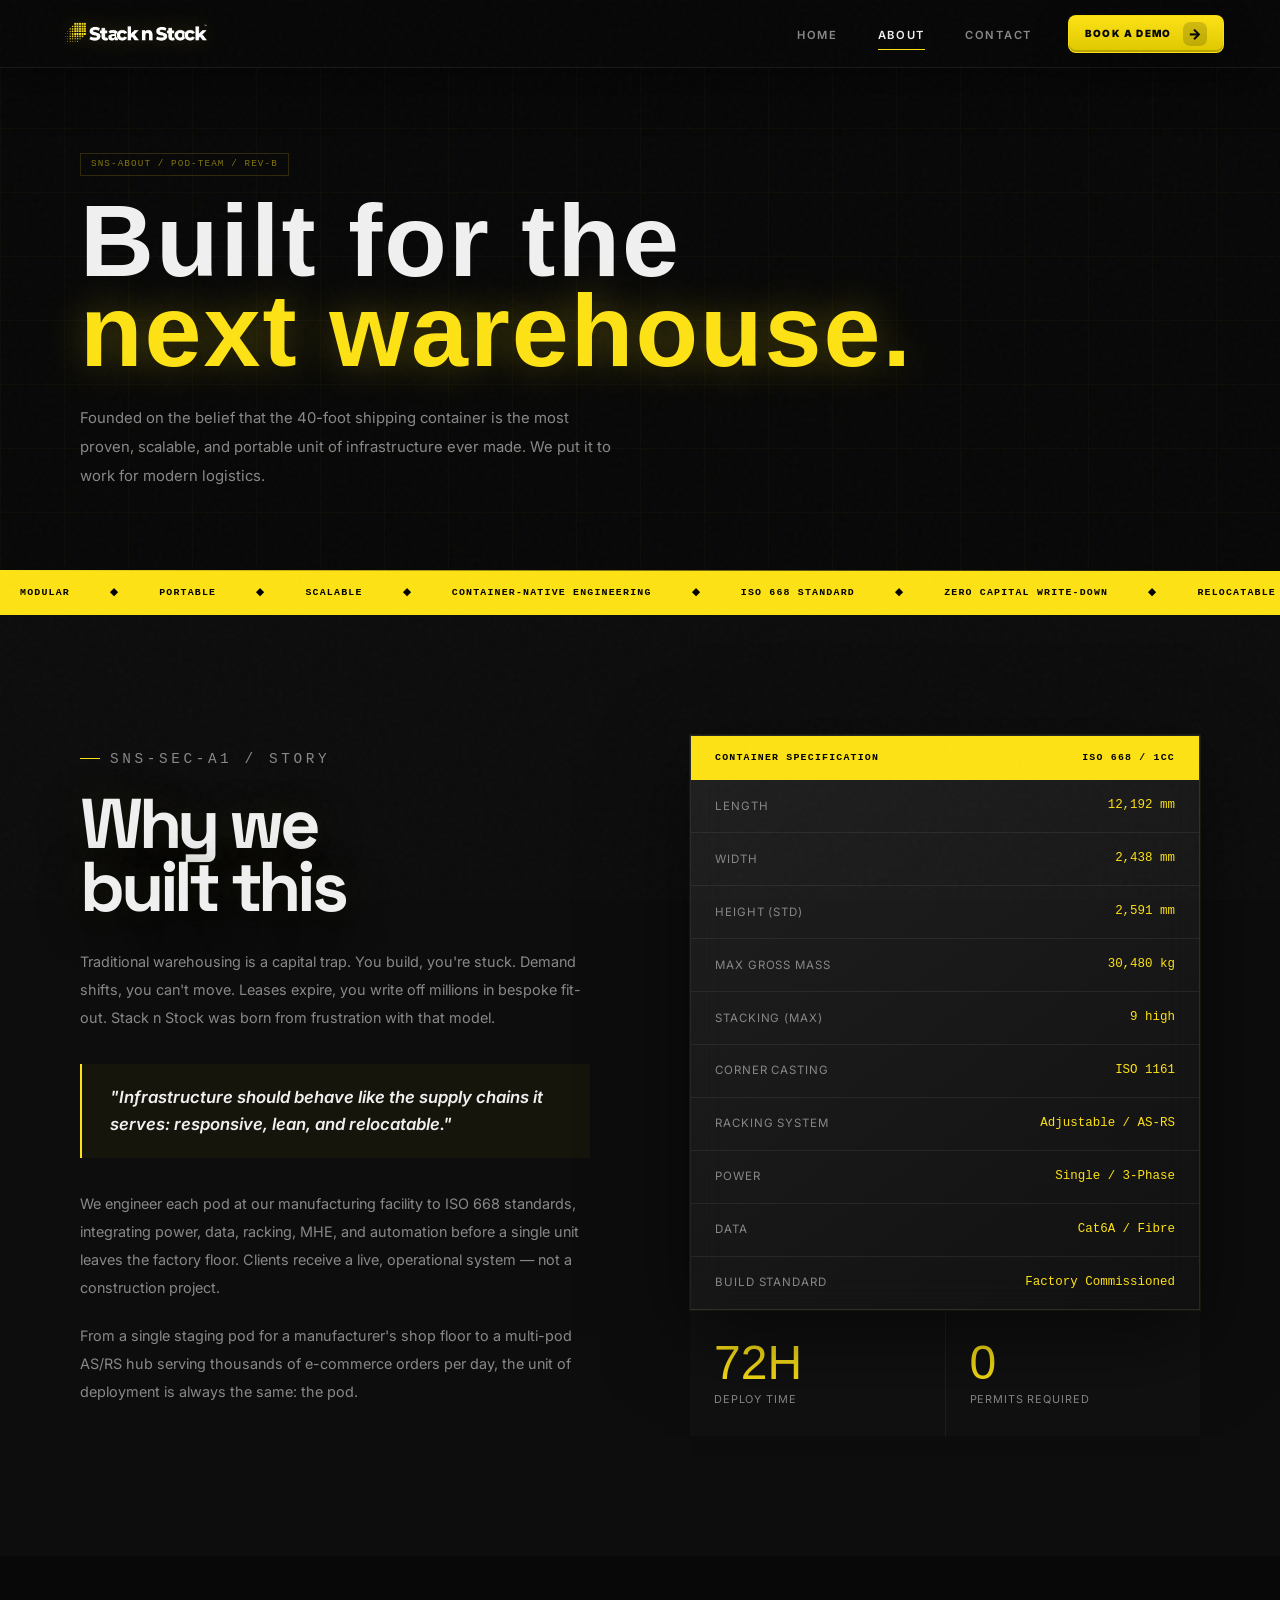
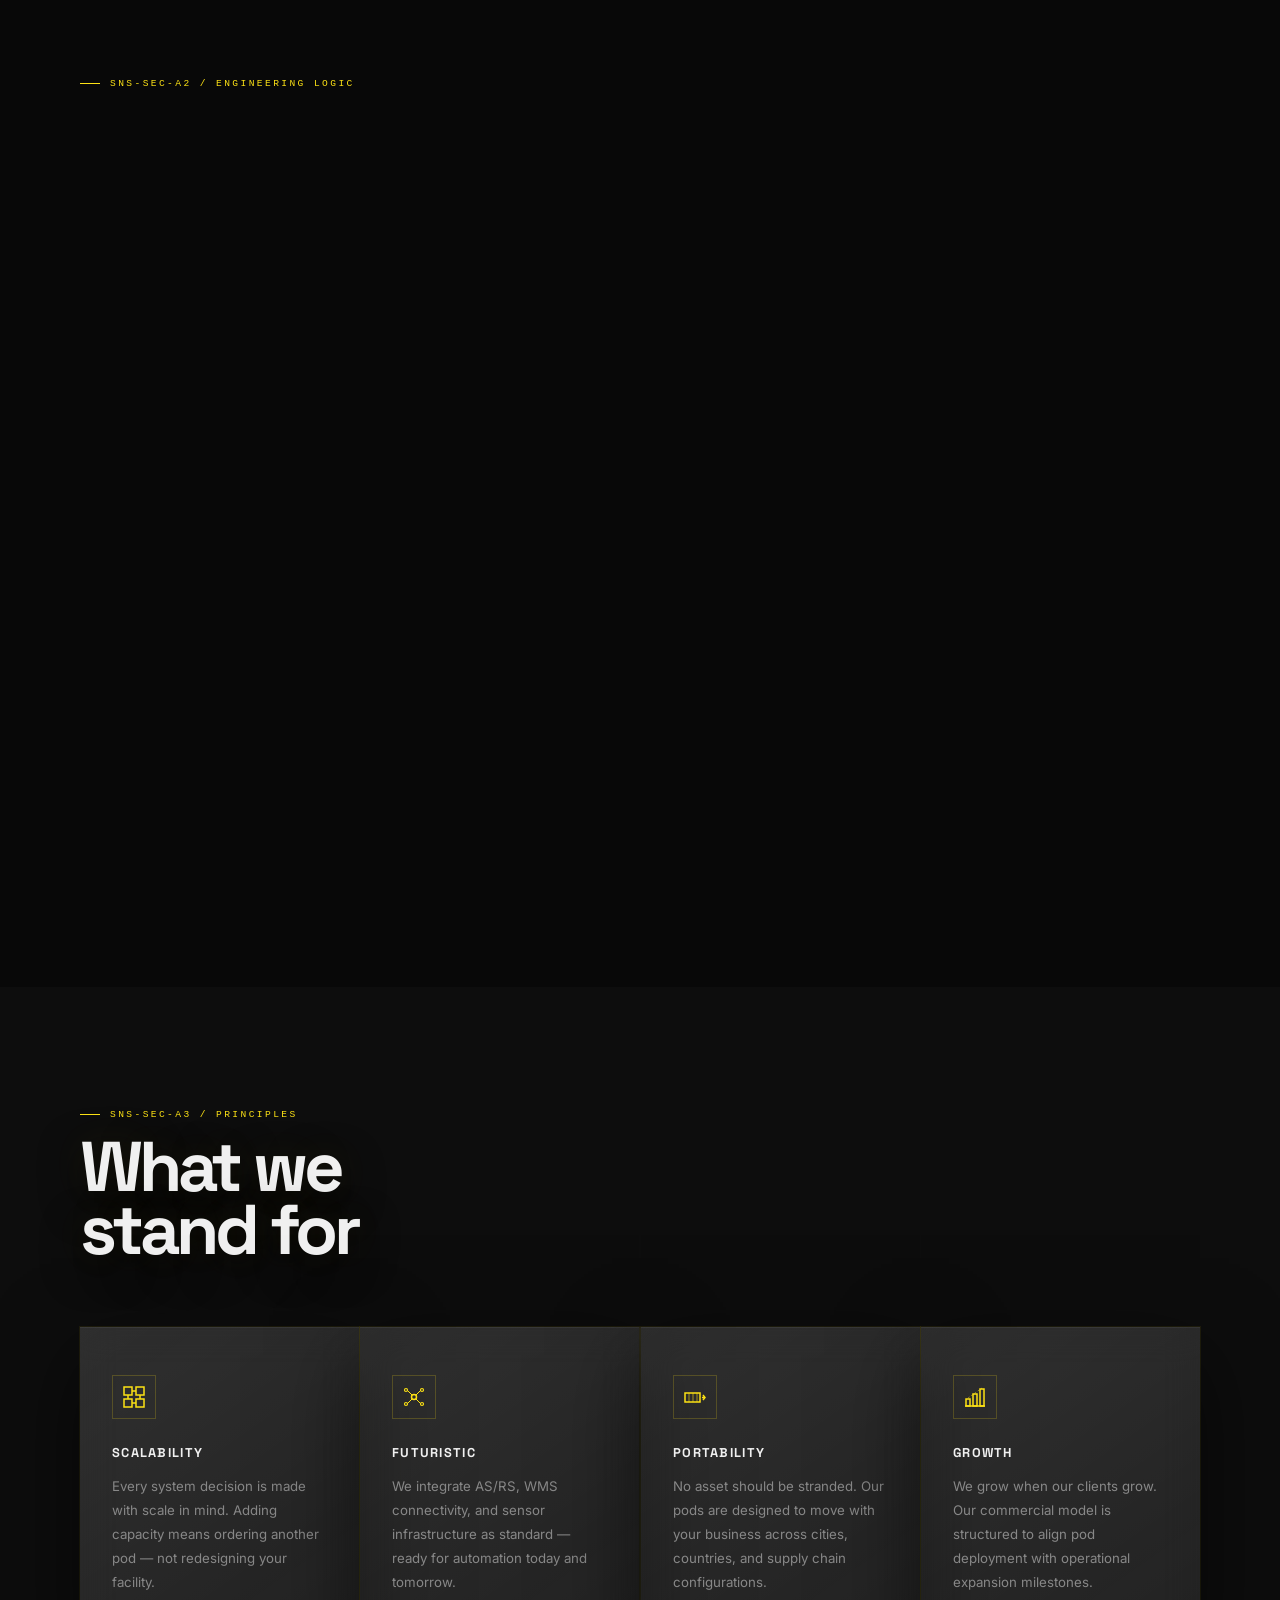
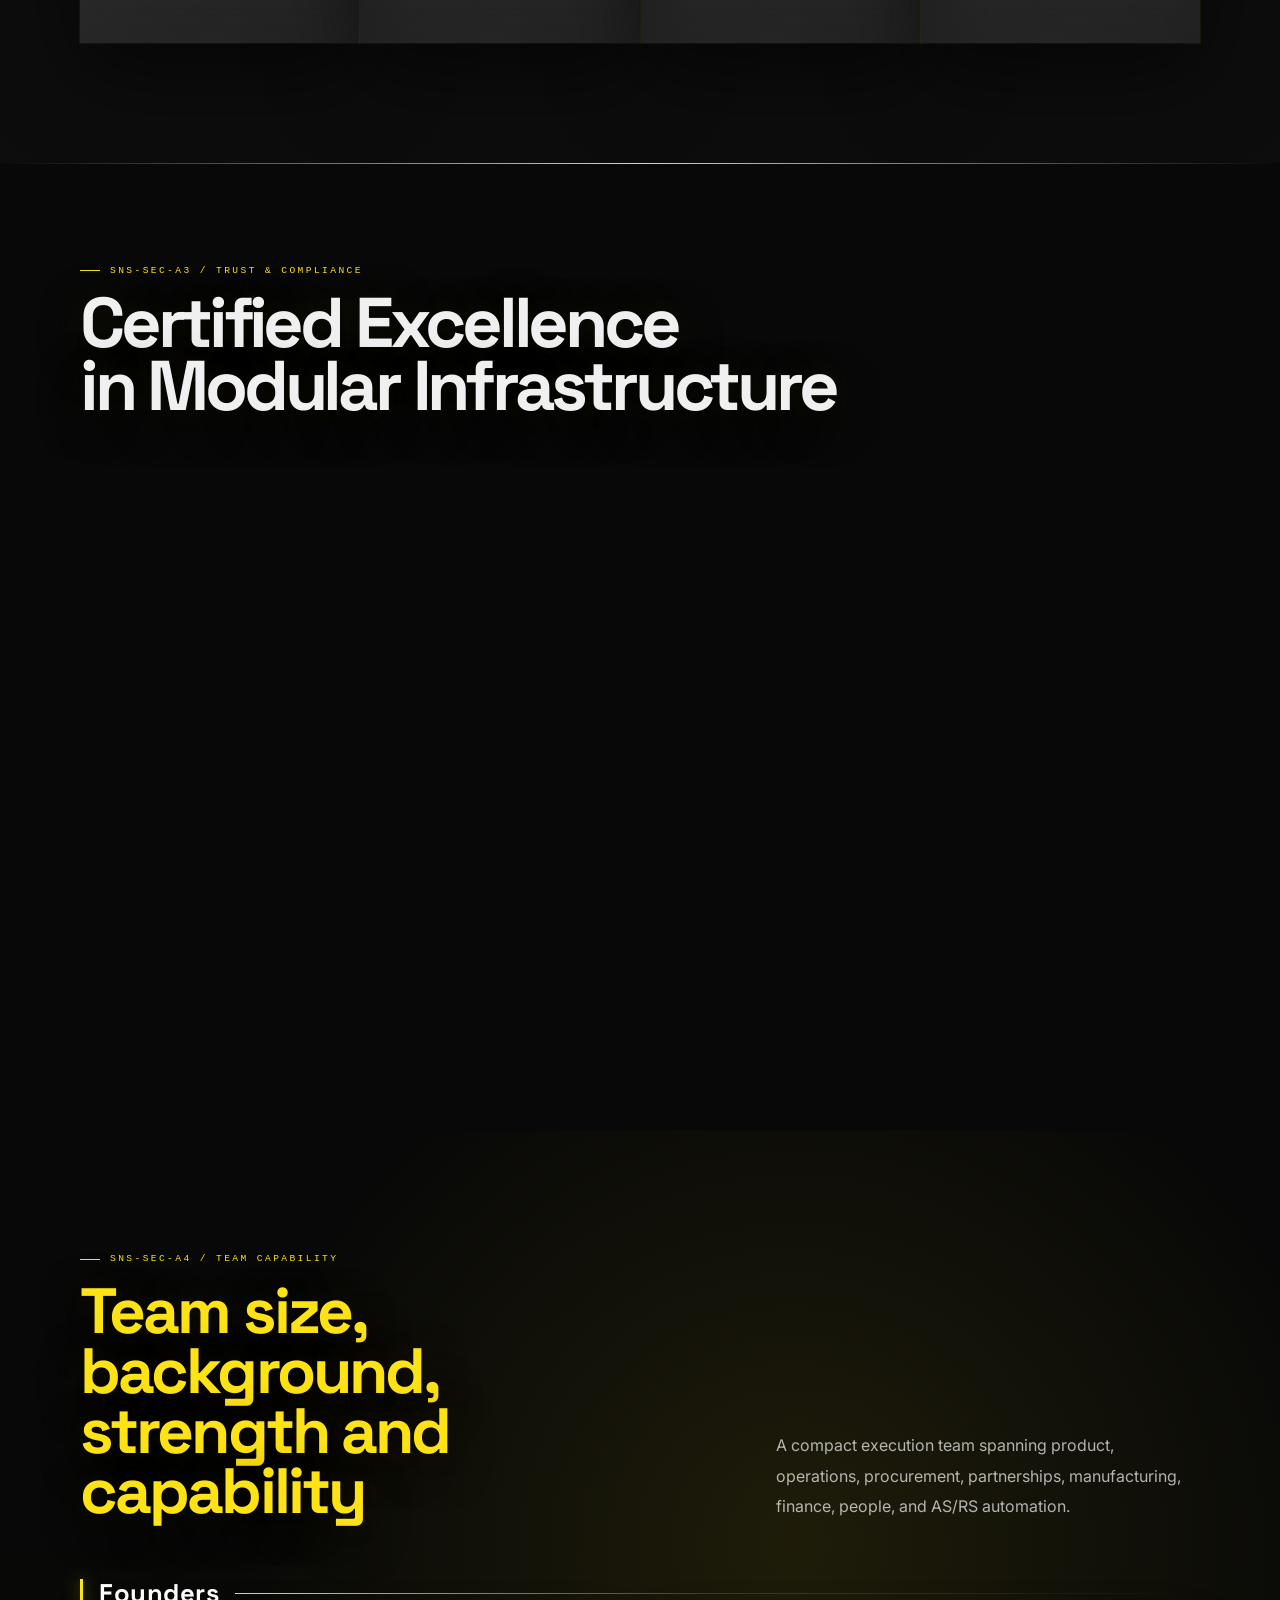
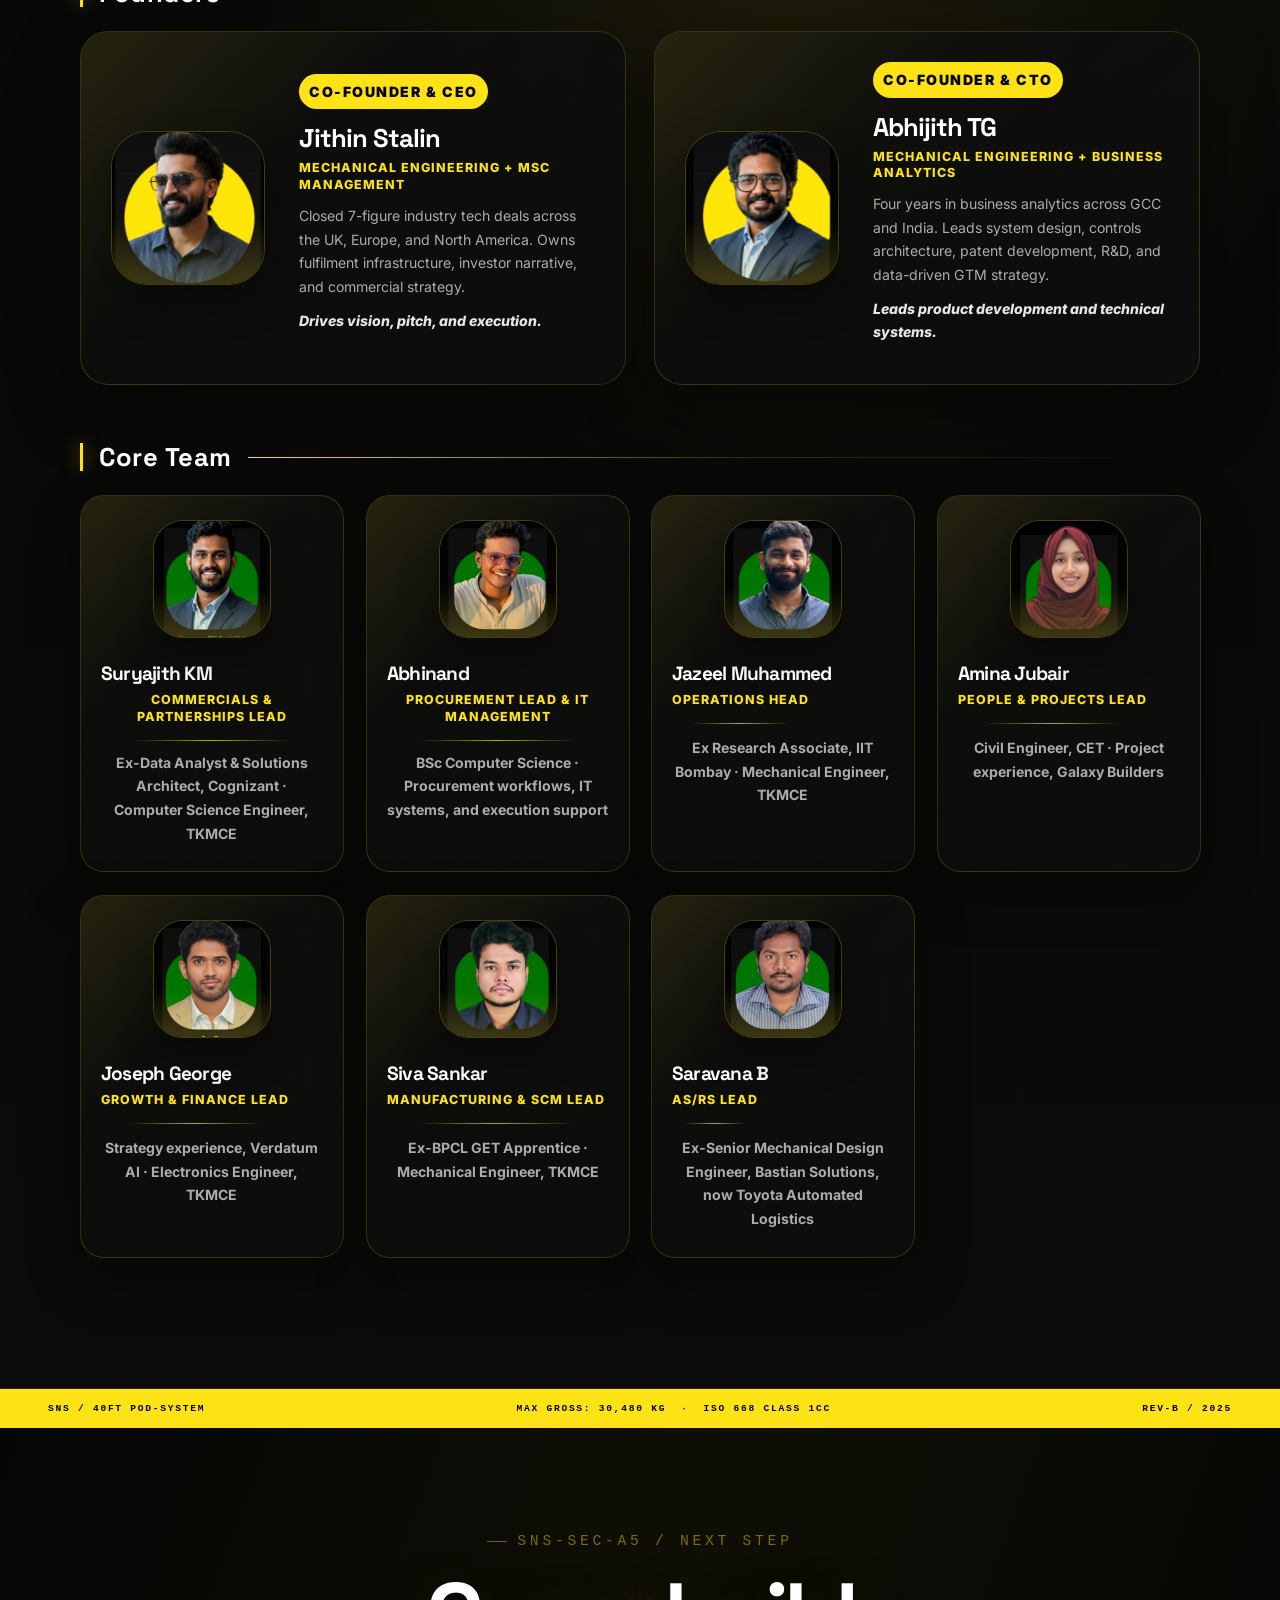
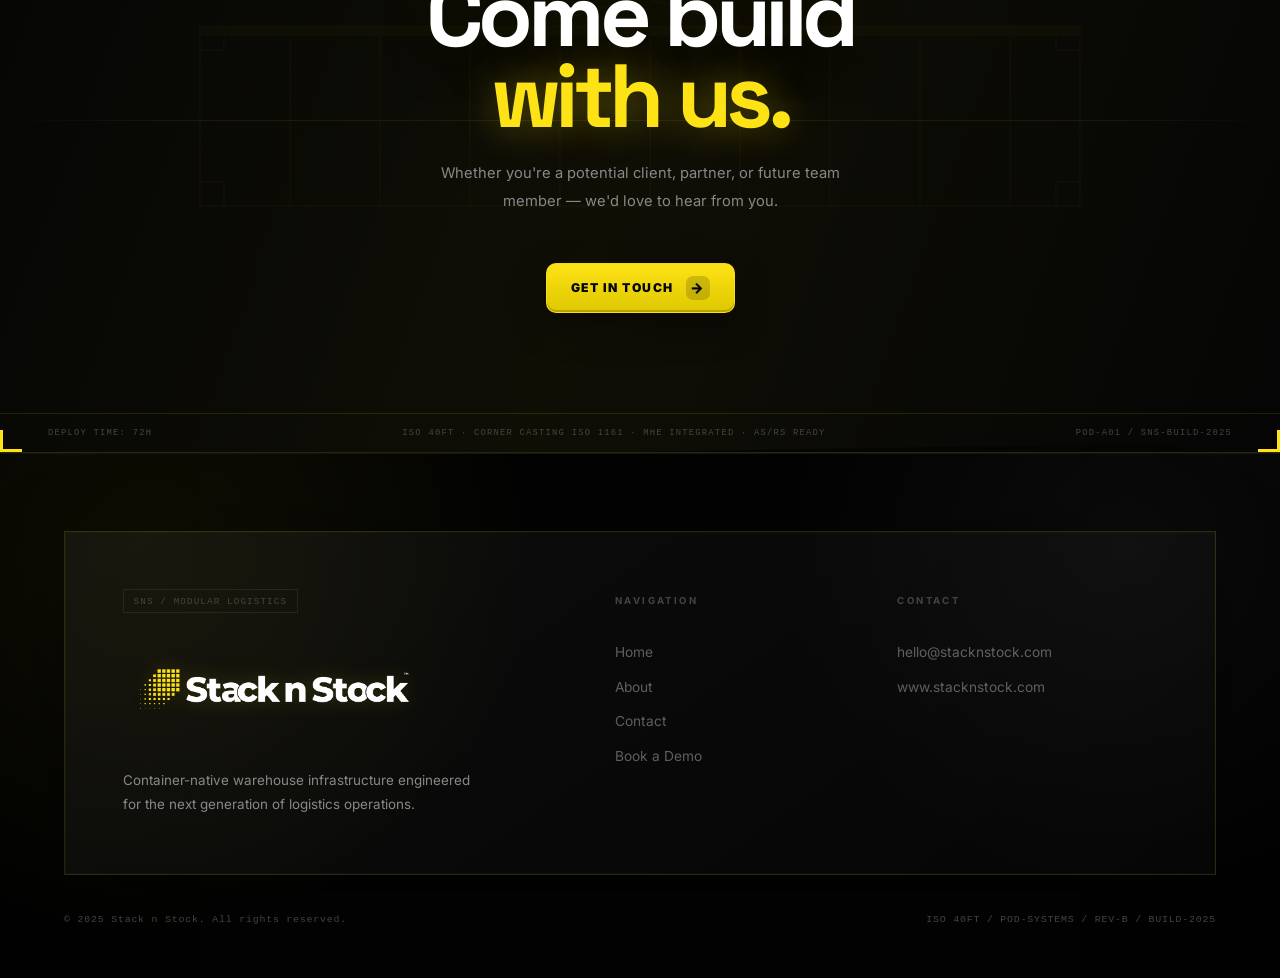
==== commit 6b65eb1c: "v1" ====
--- a/about.html
+++ b/about.html
@@ -4,11 +4,13 @@
   <head>
     <meta charset="UTF-8" />
     <meta name="viewport" content="width=device-width, initial-scale=1.0" />
+    <meta name="theme-color" content="#080808" />
     <title>About — Stack n Stock</title>
     <meta
       name="description"
       content="The story behind Stack n Stock — modular, portable, scalable container-native warehouse infrastructure."
     />
+    <link rel="stylesheet" href="assets/css/design-framework.css" />
     <link rel="stylesheet" href="assets/css/style.css" />
   </head>
   <body>
@@ -403,72 +405,154 @@
       </div>
     </section>
 
-    <!-- ══ TEAM ══ -->
-    <section class="team-section">
+    <!-- ══ CERTIFICATIONS ══ -->
+    <section class="certifications-section">
+        <div class="section-inner">
+            <p class="section-label reveal">SNS-SEC-A3 / Trust & Compliance</p>
+            <h2 class="section-title reveal d1">
+                Certified Excellence<br />in Modular Infrastructure
+            </h2>
+            <div class="certifications-grid">
+                <div class="cert-card bracket-card reveal d1">
+                    <div class="cert-icon">
+                        <!-- ISO Standard Icon -->
+                        <svg width="48" height="48" viewBox="0 0 48 48" fill="none" xmlns="http://www.w3.org/2000/svg">
+                            <circle cx="24" cy="24" r="20" stroke="#FDE215" stroke-width="2"/>
+                            <text x="24" y="30" font-family="var(--mono)" font-size="10" text-anchor="middle" fill="#FDE215" font-weight="600">ISO</text>
+                            <text x="24" y="36" font-family="var(--mono)" font-size="8" text-anchor="middle" fill="#FDE215">668/1CC</text>
+                        </svg>
+                    </div>
+                    <h3>ISO 668 Certified</h3>
+                    <p>All pods manufactured to international container standards for global interoperability</p>
+                </div>
+                <div class="cert-card bracket-card reveal d2">
+                    <div class="cert-icon">
+                        <!-- Quality Management Icon -->
+                        <svg width="48" height="48" viewBox="0 0 48 48" fill="none" xmlns="http://www.w3.org/2000/svg">
+                            <path d="M12 8l4 4 8-8" stroke="#FDE215" stroke-width="2" stroke-linecap="round" stroke-linejoin="round"/>
+                            <path d="M4 20h16a4 4 0 010 8H4z" stroke="#FDE215" stroke-width="2" fill="none"/>
+                        </svg>
+                    </div>
+                    <h3>Quality Assured</h3>
+                    <p>Factory-built and pre-tested with comprehensive quality control protocols</p>
+                </div>
+                <div class="cert-card bracket-card reveal d3">
+                    <div class="cert-icon">
+                        <!-- Safety Compliance Icon -->
+                        <svg width="48" height="48" viewBox="0 0 48 48" fill="none" xmlns="http://www.w3.org/2000/svg">
+                            <path d="M6 12h8a2 2 0 012 2v12a2 2 0 01-2 2H6a2 2 0 01-2-2V14a2 2 0 012-2zm22 4h-8v8h8v-8zm4-8v12h4V8h-4z" stroke="#FDE215" stroke-width="2" fill="none"/>
+                        </svg>
+                    </div>
+                    <h3>Safety Compliant</h3>
+                    <p>Meet all occupational safety standards for warehouse operations</p>
+                </div>
+                <div class="cert-card bracket-card reveal d4">
+                    <div class="cert-icon">
+                        <!-- Engineering Excellence Icon -->
+                        <svg width="48" height="48" viewBox="0 0 48 48" fill="none" xmlns="http://www.w3.org/2000/svg">
+                            <polygon points="24,6 30,24 42,24 27,31 34,42 24,36 14,42 21,31 6,24 18,24" stroke="#FDE215" stroke-width="2" fill="none"/>
+                        </svg>
+                    </div>
+                    <h3>Engineered Precision</h3>
+                    <p>Designed and manufactured with aerospace-grade precision standards</p>
+                </div>
+            </div>
+        </div>
+    </section>
+
+    <!-- ══ TEAM CAPABILITY ══ -->
+    <section class="team-capability-section refined-team-section" id="team">
       <div class="section-inner">
-        <p class="section-label reveal">SNS-SEC-A4 / People</p>
-        <h2 class="section-title reveal d1">The team<br />behind the pods</h2>
-        <div class="team-grid">
-          <div class="team-card bracket-card reveal d1">
-            <div class="team-avatar">JS</div>
-            <h3>Jithin Stalin</h3>
-            <div class="role">Chief Executive Officer</div>
-            <div class="iso-label">CEO / EXEC-01</div>
-          </div>
-          <div class="team-card bracket-card reveal d2">
-            <div class="team-avatar">AG</div>
-            <h3>Abhijith T Gopi</h3>
-            <div class="role">Chief Technology Officer</div>
-            <div class="iso-label">CTO / EXEC-02</div>
-          </div>
-          <div class="team-card bracket-card reveal d3">
-            <div class="team-avatar">JM</div>
+        <p class="section-label reveal">SNS-SEC-A4 / Team Capability</p>
+        <div class="team-section-head reveal d1">
+          <h2 class="section-title">Team size, background,<br />strength and capability</h2>
+          <p>
+            A compact execution team spanning product, operations, procurement,
+            partnerships, manufacturing, finance, people, and AS/RS automation.
+          </p>
+        </div>
+
+        <div class="team-subhead reveal d1"><span>Founders</span></div>
+        <div class="founders-grid founders-grid-refined">
+          <article class="founder-card founder-profile reveal d1" data-tilt>
+            <div class="team-photo-wrap founder-photo">
+              <img src="assets/img/team/jithin-stalin.jpg" alt="Jithin Stalin" loading="lazy" />
+            </div>
+            <div class="team-info">
+              <p class="team-tag">Co-founder &amp; CEO</p>
+              <h3>Jithin Stalin</h3>
+              <p class="role">Mechanical Engineering + MSc Management</p>
+              <p>
+                Closed 7-figure industry tech deals across the UK, Europe, and
+                North America. Owns fulfilment infrastructure, investor narrative,
+                and commercial strategy.
+              </p>
+              <p class="team-emphasis">Drives vision, pitch, and execution.</p>
+            </div>
+          </article>
+
+          <article class="founder-card founder-profile reveal d2" data-tilt>
+            <div class="team-photo-wrap founder-photo">
+              <img src="assets/img/team/abhijith-tg.jpg" alt="Abhijith TG" loading="lazy" />
+            </div>
+            <div class="team-info">
+              <p class="team-tag">Co-founder &amp; CTO</p>
+              <h3>Abhijith TG</h3>
+              <p class="role">Mechanical Engineering + Business Analytics</p>
+              <p>
+                Four years in business analytics across GCC and India. Leads
+                system design, controls architecture, patent development, R&amp;D,
+                and data-driven GTM strategy.
+              </p>
+              <p class="team-emphasis">Leads product development and technical systems.</p>
+            </div>
+          </article>
+        </div>
+
+        <div class="team-subhead reveal d1"><span>Core Team</span></div>
+        <div class="core-team-grid core-team-grid-refined">
+          <article class="core-team-card team-person reveal d1" data-tilt>
+            <div class="team-photo-wrap"><img src="assets/img/team/suryajith-km.jpg" alt="Suryajith KM" loading="lazy" /></div>
+            <h3>Suryajith KM</h3>
+            <p class="role">Commercials &amp; Partnerships Lead</p>
+            <p>Ex-Data Analyst &amp; Solutions Architect, Cognizant · Computer Science Engineer, TKMCE</p>
+          </article>
+          <article class="core-team-card team-person reveal d2" data-tilt>
+            <div class="team-photo-wrap"><img src="assets/img/team/abhinand.jpg" alt="Abhinand" loading="lazy" /></div>
+            <h3>Abhinand</h3>
+            <p class="role">Procurement Lead &amp; IT Management</p>
+            <p>BSc Computer Science · Procurement workflows, IT systems, and execution support</p>
+          </article>
+          <article class="core-team-card team-person reveal d3" data-tilt>
+            <div class="team-photo-wrap"><img src="assets/img/team/jazeel-muhammed.jpg" alt="Jazeel Muhammed" loading="lazy" /></div>
             <h3>Jazeel Muhammed</h3>
-            <div class="role">Head of Operations</div>
-            <div class="iso-label">OPS / LEAD-01</div>
-          </div>
-          <div class="team-card bracket-card reveal d4">
-            <div class="team-avatar">SS</div>
+            <p class="role">Operations Head</p>
+            <p>Ex Research Associate, IIT Bombay · Mechanical Engineer, TKMCE</p>
+          </article>
+          <article class="core-team-card team-person reveal d4" data-tilt>
+            <div class="team-photo-wrap"><img src="assets/img/team/amina-jubair.jpg" alt="Amina Jubair" loading="lazy" /></div>
+            <h3>Amina Jubair</h3>
+            <p class="role">People &amp; Projects Lead</p>
+            <p>Civil Engineer, CET · Project experience, Galaxy Builders</p>
+          </article>
+          <article class="core-team-card team-person reveal d1" data-tilt>
+            <div class="team-photo-wrap"><img src="assets/img/team/joseph-george.jpg" alt="Joseph George" loading="lazy" /></div>
+            <h3>Joseph George</h3>
+            <p class="role">Growth &amp; Finance Lead</p>
+            <p>Strategy experience, Verdatum AI · Electronics Engineer, TKMCE</p>
+          </article>
+          <article class="core-team-card team-person reveal d2" data-tilt>
+            <div class="team-photo-wrap"><img src="assets/img/team/siva-sankar.jpg" alt="Siva Sankar" loading="lazy" /></div>
             <h3>Siva Sankar</h3>
-            <div class="role">Manufacturing Manager</div>
-            <div class="iso-label">MFG / LEAD-02</div>
-          </div>
-          <div class="team-card bracket-card reveal d5">
-            <div class="team-avatar">PH</div>
-            <h3>Phalgu</h3>
-            <div class="role">Commercials &amp; Partnerships Lead</div>
-            <div class="iso-label">COMM / LEAD-03</div>
-          </div>
-          <div class="team-card bracket-card reveal d1">
-            <div class="team-avatar">JG</div>
-            <h3>Joseph George</h3>
-            <div class="role">Principal Strategy</div>
-            <div class="iso-label">STRAT / LEAD-04</div>
-          </div>
-          <div class="team-card bracket-card reveal d2">
-            <div class="team-avatar">AM</div>
-            <h3>Amina</h3>
-            <div class="role">People &amp; Projects Lead</div>
-            <div class="iso-label">PPL / LEAD-05</div>
-          </div>
-          <div class="team-card bracket-card reveal d3">
-            <div class="team-avatar">SP</div>
-            <h3>Saravana P</h3>
-            <div class="role">AS/RS Lead</div>
-            <div class="iso-label">ASRS / LEAD-06</div>
-          </div>
-          <div class="team-card bracket-card reveal d4">
-            <div class="team-avatar">AK</div>
-            <h3>Aakash Mangalathu</h3>
-            <div class="role">Infra &amp; MHE Lead</div>
-            <div class="iso-label">MHE / LEAD-07</div>
-          </div>
-          <div class="team-card bracket-card reveal d5">
-            <div class="team-avatar">AB</div>
-            <h3>Abhinand</h3>
-            <div class="role">Operations Intern</div>
-            <div class="iso-label">OPS / INTERN-01</div>
-          </div>
+            <p class="role">Manufacturing &amp; SCM Lead</p>
+            <p>Ex-BPCL GET Apprentice · Mechanical Engineer, TKMCE</p>
+          </article>
+          <article class="core-team-card team-person reveal d3" data-tilt>
+            <div class="team-photo-wrap"><img src="assets/img/team/saravana-b.jpg" alt="Saravana B" loading="lazy" /></div>
+            <h3>Saravana B</h3>
+            <p class="role">AS/RS Lead</p>
+            <p>Ex-Senior Mechanical Design Engineer, Bastian Solutions, now Toyota Automated Logistics</p>
+          </article>
         </div>
       </div>
     </section>
@@ -580,6 +664,8 @@
       </div>
     </footer>
 
-    <script src="assets/js/main.js"></script>
+    <script src="assets/js/main.js" defer></script>
+    <script src="assets/js/immersive3d.js" defer></script>
+    <script src="assets/js/site3d.js" defer></script>
   </body>
-</html>+</html>
--- a/assets/css/design-framework.css
+++ b/assets/css/design-framework.css
@@ -0,0 +1,20 @@
+/* Stack n Stock Local Design Framework
+   Tokens, utilities, component primitives, and responsive helpers used by all pages. */
+:root{
+  --sns-radius-xs:6px;
+  --sns-radius-sm:10px;
+  --sns-radius-md:18px;
+  --sns-radius-lg:28px;
+  --sns-space-1:.25rem;
+  --sns-space-2:.5rem;
+  --sns-space-3:.75rem;
+  --sns-space-4:1rem;
+  --sns-space-5:1.5rem;
+  --sns-space-6:2rem;
+  --sns-space-7:3rem;
+  --sns-space-8:4rem;
+  --sns-container:min(1180px,calc(100vw - 40px));
+  --sns-ease:cubic-bezier(.22,1,.36,1);
+}
+.sns-container{width:var(--sns-container);margin-inline:auto}.sns-grid{display:grid;gap:var(--sns-space-5)}.sns-grid-2{grid-template-columns:repeat(2,minmax(0,1fr))}.sns-grid-3{grid-template-columns:repeat(3,minmax(0,1fr))}.sns-grid-4{grid-template-columns:repeat(4,minmax(0,1fr))}.sns-stack{display:flex;flex-direction:column;gap:var(--sns-space-4)}.sns-cluster{display:flex;flex-wrap:wrap;gap:var(--sns-space-3);align-items:center}.sns-surface{background:linear-gradient(145deg,rgba(255,255,255,.07),rgba(255,255,255,.018));border:1px solid rgba(255,255,255,.08);box-shadow:0 24px 70px rgba(0,0,0,.42)}.sns-depth{transform-style:preserve-3d;perspective:1000px}.sns-chip{display:inline-flex;align-items:center;gap:.45rem;border:1px solid rgba(253,226,21,.26);background:rgba(253,226,21,.08);color:#FDE215;border-radius:999px;padding:.38rem .75rem;font:700 .68rem/1 ui-monospace,SFMono-Regular,Menlo,monospace;letter-spacing:.14em;text-transform:uppercase}.sns-text-balance{text-wrap:balance}.sns-muted{color:var(--muted,#888)}.sns-glow{box-shadow:0 0 48px rgba(253,226,21,.18)}
+@media(max-width:900px){.sns-grid-2,.sns-grid-3,.sns-grid-4{grid-template-columns:1fr}.sns-container{width:min(100% - 32px,1180px)}}
--- a/assets/css/style.css
+++ b/assets/css/style.css
@@ -1,5 +1,5 @@
 /* /assets/css/style.css */
-@import url('');
+@import url('https://fonts.googleapis.com/css2?family=Inter:wght@400;500;600;700;800;900&family=Space+Grotesk:wght@500;600;700&display=swap');
 
 /* ══ TOKENS ══ */
 :root {
@@ -25,13 +25,56 @@
 
 *,*::before,*::after{box-sizing:border-box;margin:0;padding:0}
 html{scroll-behavior:smooth;font-size:16px}
-body{font-family:'Montserrat',sans-serif;background:var(--bg);color:var(--text);line-height:1.6;overflow-x:hidden;cursor:none}
+body{font-family:'Inter',system-ui,-apple-system,BlinkMacSystemFont,'Segoe UI',sans-serif;background:var(--bg);color:var(--text);line-height:1.6;overflow-x:hidden;cursor:none}
 
 /* CURSOR */
 #cursor{position:fixed;width:10px;height:10px;background:var(--yellow);border-radius:50%;pointer-events:none;z-index:9999;transform:translate(-50%,-50%);transition:width .3s,height .3s,opacity .3s;mix-blend-mode:difference}
 #cursor-ring{position:fixed;width:34px;height:34px;border:1px solid rgba(253,226,21,.45);border-radius:50%;pointer-events:none;z-index:9998;transform:translate(-50%,-50%);transition:transform .12s ease,width .3s,height .3s,opacity .3s}
 .cursor-grow{width:20px!important;height:20px!important}
 .ring-grow{width:50px!important;height:50px!important;opacity:.5}
+
+/* Enhanced focus styles for accessibility */
+:focus-visible{
+    outline: 2px solid var(--yellow);
+    outline-offset: 2px;
+}
+
+/* Refined animations for better performance and purpose */
+@keyframes glowPulse{
+    0%,100%{box-shadow:0 0 20px rgba(253,226,21,.1);}
+    50%{box-shadow:0 0 40px rgba(253,226,21,.25),0 0 80px rgba(253,226,21,.1);}
+}
+
+@keyframes float{
+    0%,100%{transform:translateY(0) rotate(0deg);}
+    33%{transform:translateY(-8px) rotate(.5deg);}
+    66%{transform:translateY(-4px) rotate(-.3deg);}
+}
+
+/* Reduce animation intensity for prefers-reduced-motion */
+@media(prefers-reduced-motion:reduce){
+    html{scroll-behavior:auto}
+    *,*::before,*::after{
+        animation-duration:.001ms!important;
+        transition-duration:.001ms!important
+    }
+    .reveal,.reveal-left,.reveal-right{
+        opacity:1!important;transform:none!important
+    }
+    /* Keep essential animations but reduce intensity */
+    #hero-canvas{animation:none!important}
+    .hero::after{animation:none!important}
+    .hero-svg-wrap{animation:none!important}
+    .scanline::after{animation:none!important}
+    .hero-scroll{animation:none!important}
+    .ticker-inner{animation:none!important}
+    .step-dot{transition:none!important}
+    .card{transition:none!important}
+    .usecase-card{transition:none!important}
+    .value-item{transition:none!important}
+    .team-card{transition:none!important}
+    .cert-card{transition:none!important}
+}
 
 /* NOISE */
 body::before{content:'';position:fixed;inset:0;background-image:url("data:image/svg+xml,%3Csvg viewBox='0 0 200 200' xmlns='http://www.w3.org/2000/svg'%3E%3Cfilter id='n'%3E%3CfeTurbulence type='fractalNoise' baseFrequency='.9' numOctaves='4' stitchTiles='stitch'/%3E%3C/filter%3E%3Crect width='100%25' height='100%25' filter='url(%23n)' opacity='1'/%3E%3C/svg%3E");opacity:.022;pointer-events:none;z-index:9990}
@@ -77,8 +120,8 @@
 /* ══ ANIMATIONS ══ */
 @keyframes fadeUp{from{opacity:0;transform:translateY(40px)}to{opacity:1;transform:translateY(0)}}
 @keyframes fadeIn{from{opacity:0}to{opacity:1}}
-@keyframes glowPulse{0%,100%{box-shadow:0 0 20px rgba(253,226,21,.1)}50%{box-shadow:0 0 60px rgba(253,226,21,.35),0 0 120px rgba(253,226,21,.1)}}
-@keyframes float{0%,100%{transform:translateY(0) rotate(0deg)}33%{transform:translateY(-10px) rotate(.8deg)}66%{transform:translateY(-5px) rotate(-.5deg)}}
+@keyframes glowPulse{0%,100%{box-shadow:0 0 20px rgba(253,226,21,.1)}50%{box-shadow:0 0 40px rgba(253,226,21,.25),0 0 80px rgba(253,226,21,.1)}}
+@keyframes float{0%,100%{transform:translateY(0) rotate(0deg)}33%{transform:translateY(-8px) rotate(.5deg)}66%{transform:translateY(-4px) rotate(-.3deg)}}
 @keyframes marqueeTicker{0%{transform:translateX(0)}100%{transform:translateX(-50%)}}
 @keyframes scanDown{0%{transform:translateY(-100%)}100%{transform:translateY(2000%)}}
 @keyframes borderPulse{0%,100%{border-color:rgba(253,226,21,.15)}50%{border-color:rgba(253,226,21,.5)}}
@@ -137,6 +180,13 @@
 .section-label{font-family:var(--mono);font-size:.6rem;letter-spacing:.25em;color:var(--yellow);text-transform:uppercase;margin-bottom:14px;display:flex;align-items:center;gap:10px}
 .section-label::before{content:'';display:block;width:20px;height:1px;background:var(--yellow);flex-shrink:0}
 .section-title{font-family:'Bebas Neue',sans-serif;font-size:clamp(3rem,5.5vw,6rem);letter-spacing:.03em;line-height:.9;color:var(--text);margin-bottom:64px}
+
+/* Ensure consistent max-width for key sections */
+.hero, .what-section, .how-section, .usecase-section, .calc-section, .story-section, .values-section, .team-section, .contact-section{
+    max-width: 1400px;
+    margin-left: auto;
+    margin-right: auto;
+}
 
 /* ISO LABEL */
 .iso-label{font-family:var(--mono);font-size:.58rem;letter-spacing:.12em;color:var(--dim);text-transform:uppercase;border:1px solid rgba(255,255,255,.07);padding:3px 10px;display:inline-block}
@@ -245,6 +295,75 @@
 .result-unit{font-size:.65rem;color:var(--dim);font-family:var(--mono);margin-left:6px}
 .calc-disclaimer{font-family:var(--mono);font-size:.58rem;color:var(--dim);margin-top:24px;line-height:1.75;border-top:1px solid var(--border);padding-top:20px}
 
+/* ══ CERTIFICATIONS ══ */
+.certifications-section{
+  background: var(--bg);
+  position: relative;
+  overflow: hidden;
+  padding: 100px 80px;
+}
+.certifications-section::before{
+  content:'';
+  position:absolute;
+  top:0;left:0;right:0;height:1px;
+  background:linear-gradient(90deg,transparent,var(--yellow),transparent);
+  z-index:0;
+}
+.certifications-section .section-inner{
+  max-width:1280px;margin:0 auto
+}
+.certifications-grid{
+  display:grid;
+  grid-template-columns:repeat(auto-fit, minmax(280px, 1fr));
+  gap:30px;
+  margin-top:40px;
+}
+.cert-card{
+  background:var(--surface);
+  border:1px solid var(--border);
+  padding:36px 28px;
+  position:relative;
+  overflow:hidden;
+  transition:border-color .4s,transform .4s cubic-bezier(.22,1,.36,1),box-shadow .4s;
+}
+.cert-card:hover{
+  border-color:rgba(253,226,21,.3);
+  transform:translateY(-6px);
+  box-shadow:0 24px 48px rgba(0,0,0,.4),0 0 20px rgba(253,226,21,.05);
+}
+.cert-icon{
+  width:64px;height:64px;
+  background:rgba(253,226,21,.08);
+  border:1px solid rgba(253,226,21,.15);
+  display:flex;align-items:center;
+  justify-content:center;
+  font-size:1.5rem;margin-bottom:20px;
+  transition:background .3s,border-color .3s,box-shadow .3s;
+}
+.cert-card:hover .cert-icon{
+  background:rgba(253,226,21,.12);
+  border-color:rgba(253,226,21,.25);
+  box-shadow:0 0 16px rgba(253,226,21,.1);
+}
+.cert-card h3{
+  font-size:1.1rem;font-weight:800;
+  text-transform:uppercase;letter-spacing:.08em;
+  margin-bottom:12px;color:var(--text);
+}
+.cert-card p{
+  color:var(--muted);font-size:.9rem;
+  line-height:1.7;
+}
+
+/* Add subtle animation to cert icons */
+@keyframes certPulse{
+  0%,100%{transform:scale(1);}
+  50%{transform:scale(1.05);}
+}
+.cert-card:hover .cert-icon{
+  animation:certPulse 1.5s ease-in-out infinite;
+}
+
 /* ══ CTA — CONTAINER AESTHETIC ══ */
 .cta-section{
   background: #050505;
@@ -392,6 +511,19 @@
 .footer-links a:hover{color:var(--yellow);padding-left:6px}
 .footer-bottom{display:flex;justify-content:space-between;align-items:center;gap:16px;flex-wrap:wrap}
 .footer-copy,.footer-iso{font-size:.62rem;color:var(--dim);font-family:var(--mono);letter-spacing:.08em}
+
+/* ══ BUTTONS ══ */
+.btn-primary{background:var(--yellow);color:#000;font-family:'Montserrat',sans-serif;font-weight:800;font-size:.7rem;letter-spacing:.15em;text-transform:uppercase;padding:18px 40px;border:none;cursor:pointer;text-decoration:none;display:inline-flex;align-items:center;gap:10px;clip-path:polygon(0 0,calc(100% - 10px) 0,100% 10px,100% 100%,10px 100%,0 calc(100% - 10px));transition:box-shadow .3s,transform .2s;position:relative;overflow:hidden}
+.btn-primary::after{content:'→';transition:transform .3s}
+.btn-primary:hover{box-shadow:var(--glow-sm);transform:translateY(-2px)}
+.btn-primary:hover::after{transform:translateX(4px)}
+.btn-ghost{background:transparent;color:var(--text);font-family:'Montserrat',sans-serif;font-weight:700;font-size:.7rem;letter-spacing:.15em;text-transform:uppercase;padding:17px 38px;border:1px solid rgba(255,255,255,.15);cursor:pointer;text-decoration:none;display:inline-flex;align-items:center;gap:10px;transition:border-color .3s,color .3s}
+.btn-ghost:hover{border-color:rgba(253,226,21,.4);color:var(--yellow)}
+.btn-black{background:#000;color:var(--yellow);font-family:'Montserrat',sans-serif;font-weight:800;font-size:.7rem;letter-spacing:.15em;text-transform:uppercase;padding:18px 40px;border:none;cursor:pointer;text-decoration:none;display:inline-flex;align-items:center;gap:10px;clip-path:polygon(0 0,calc(100% - 10px) 0,100% 100%,10px 100%,0 calc(100% - 10px));transition:box-shadow .3s,transform .2s}
+.btn-black:hover{box-shadow:0 0 30px rgba(0,0,0,.5);transform:translateY(-2px)}
+.btn-outline-y{background:transparent;color:#000;font-family:'Montserrat',sans-serif;font-weight:800;font-size:.7rem;letter-spacing:.15em;text-transform:uppercase;padding:17px 38px;border:2px solid rgba(0,0,0,.25);cursor:pointer;text-decoration:none;display:inline-flex;align-items:center;gap:10px;transition:background .3s,color .3s}
+.btn-outline-y:hover{background:rgba(0,0,0,.1)}
+a:focus-visible,button:focus-visible,input:focus-visible,textarea:focus-visible{outline:2px solid var(--yellow);outline-offset:3px}
 
 /* ══ PAGE HERO ══ */
 .page-hero{background:var(--bg);padding:calc(var(--nav-h) + 80px) 80px 80px;position:relative;overflow:hidden}
@@ -477,4 +609,1971 @@
 @media(max-width:1200px){section{padding:100px 56px}.hero{padding:calc(var(--nav-h) + 50px) 56px 60px}.team-grid{grid-template-columns:repeat(4,1fr)}.page-hero{padding:calc(var(--nav-h) + 60px) 56px 60px}footer{padding:60px 56px}.stats-band{padding:0 56px}.cta-section{padding:100px 56px}}
 @media(max-width:1024px){section{padding:80px 40px}.hero{padding:calc(var(--nav-h) + 40px) 40px 60px;grid-template-columns:1fr}.hero-visual{display:none}.hero h1{font-size:clamp(4rem,10vw,7rem)}.cards-grid{grid-template-columns:1fr 1fr}.steps-wrap{grid-template-columns:1fr 1fr 1fr}.what-grid,.story-grid{grid-template-columns:1fr;gap:60px}.calc-wrap{grid-template-columns:1fr}.values-grid{grid-template-columns:1fr 1fr}.team-grid{grid-template-columns:repeat(3,1fr)}.page-hero{padding:calc(var(--nav-h) + 50px) 40px 50px}footer{padding:50px 40px}.footer-top{grid-template-columns:1fr 1fr;gap:40px}.stats-band{padding:0 40px}.stats-inner{grid-template-columns:repeat(2,1fr)}.stat-item:nth-child(2){border-right:none}.usecases-grid{grid-template-columns:1fr 1fr}.cta-section{padding:100px 40px}}
 @media(max-width:768px){section{padding:64px 24px}.hero{padding:calc(var(--nav-h) + 32px) 24px 48px}.cards-grid{grid-template-columns:1fr}.steps-wrap{grid-template-columns:1fr 1fr}.contact-wrap{grid-template-columns:1fr;gap:48px}.values-grid{grid-template-columns:1fr}.team-grid{grid-template-columns:repeat(2,1fr)}.page-hero{padding:calc(var(--nav-h) + 32px) 24px 40px}footer{padding:40px 24px}.footer-top{grid-template-columns:1fr;gap:32px}.stats-band{padding:0 24px}.stats-inner{grid-template-columns:1fr 1fr}.usecases-grid{grid-template-columns:1fr}.cta-section{padding:80px 24px}.calc-results{padding:32px}#cursor,#cursor-ring{display:none}body{cursor:auto}}
-@media(max-width:480px){.steps-wrap{grid-template-columns:1fr}.team-grid{grid-template-columns:1fr 1fr}.stats-inner{grid-template-columns:1fr}.stat-item{border-right:none;border-bottom:1px solid var(--border)}}+@media(max-width:480px){.steps-wrap{grid-template-columns:1fr}.team-grid{grid-template-columns:1fr 1fr}.stats-inner{grid-template-columns:1fr}.stat-item{border-right:none;border-bottom:1px solid var(--border)}}
+
+/* ══ 2026 REBUILD: DESIGN-SYSTEM + EXTREME 3D EFFECTS ══ */
+:root{
+  --font-display:'Space Grotesk','Inter',system-ui,sans-serif;
+  --depth-shadow:0 28px 80px rgba(0,0,0,.55),0 0 0 1px rgba(253,226,21,.08),inset 0 1px 0 rgba(255,255,255,.06);
+  --depth-shadow-hot:0 34px 110px rgba(0,0,0,.72),0 0 55px rgba(253,226,21,.22),inset 0 1px 0 rgba(255,255,255,.12);
+  --glass:linear-gradient(145deg,rgba(255,255,255,.08),rgba(255,255,255,.018));
+  --grid-glow:rgba(253,226,21,.12);
+}
+body{background:radial-gradient(circle at 70% 12%,rgba(253,226,21,.08),transparent 28rem),linear-gradient(180deg,#060606 0%,#0a0a0a 46%,#050505 100%);}
+body.sns-3d-ready::after{content:'';position:fixed;inset:-20%;pointer-events:none;z-index:-1;background:conic-gradient(from calc(var(--scroll-depth,0)*80deg) at 50% 50%,transparent,rgba(253,226,21,.055),transparent 28%,rgba(255,255,255,.035),transparent 58%);filter:blur(60px);opacity:.75;transform:translate3d(0,0,0)}
+.hero{perspective:1400px;isolation:isolate;background:radial-gradient(circle at 73% 48%,rgba(253,226,21,.12),transparent 34rem),linear-gradient(135deg,#070707,#0b0b0b 46%,#020202)}
+.hero-content{transform:translateZ(42px)}
+.hero h1,.section-title,.cta-inner h2{font-family:var(--font-display);letter-spacing:-.06em;text-shadow:0 12px 42px rgba(0,0,0,.75),0 0 36px rgba(253,226,21,.08)}
+.hero h1 span span{background:linear-gradient(110deg,#fff 0%,#fff7a5 38%,#FDE215 54%,#fff 72%);background-size:220% auto;-webkit-background-clip:text;background-clip:text;color:transparent;animation:shimmer 7s linear infinite}
+.hero-visual{perspective:1100px;transform-style:preserve-3d;filter:drop-shadow(0 38px 60px rgba(0,0,0,.7))}
+.hero-svg-wrap{position:relative;transform-style:preserve-3d;transform:rotateX(58deg) rotateZ(-28deg) rotateY(0deg) translateZ(20px);animation:podOrbit 8s ease-in-out infinite;will-change:transform}
+.hero-svg-wrap::before{content:'';position:absolute;inset:12% 4% -16% 4%;background:radial-gradient(ellipse,rgba(253,226,21,.26),rgba(253,226,21,.05) 42%,transparent 72%);filter:blur(22px);transform:translateZ(-80px) rotateX(70deg);opacity:.9}
+.hero-svg-wrap svg{filter:drop-shadow(0 0 18px rgba(253,226,21,.28));transform:translateZ(70px)}
+@keyframes podOrbit{0%,100%{transform:rotateX(58deg) rotateZ(-28deg) rotateY(-3deg) translate3d(0,0,20px)}50%{transform:rotateX(62deg) rotateZ(-24deg) rotateY(8deg) translate3d(0,-22px,58px)}}
+.hero::before{background-image:linear-gradient(var(--grid-glow) 1px,transparent 1px),linear-gradient(90deg,var(--grid-glow) 1px,transparent 1px);background-size:72px 72px;mask-image:linear-gradient(to bottom,transparent,black 18%,black 76%,transparent)}
+#hero-canvas{mix-blend-mode:screen;opacity:.95!important;filter:saturate(1.2) contrast(1.05)}
+.navbar{box-shadow:0 18px 45px rgba(0,0,0,.38)}
+.nav-logo{object-fit:contain;filter:drop-shadow(0 0 10px rgba(253,226,21,.16))}
+.btn-primary,.btn-ghost,.btn-black,.nav-cta{transform-style:preserve-3d;will-change:transform;box-shadow:0 18px 44px rgba(0,0,0,.35)}
+.btn-primary::before,.btn-ghost::before,.btn-black::before,.nav-cta::before{content:'';position:absolute;inset:0;background:linear-gradient(115deg,transparent,rgba(255,255,255,.26),transparent);transform:translateX(-130%);transition:transform .65s ease;pointer-events:none}
+.btn-primary:hover::before,.btn-ghost:hover::before,.btn-black:hover::before,.nav-cta:hover::before{transform:translateX(130%)}
+.bracket-card,.card,.usecase-card,.cert-card,.team-card,.value-item,.calc-result,.contact-card{position:relative;transform-style:preserve-3d;background:var(--glass);box-shadow:var(--depth-shadow);backdrop-filter:blur(18px) saturate(1.25);-webkit-backdrop-filter:blur(18px) saturate(1.25);overflow:hidden;transition:transform .35s cubic-bezier(.22,1,.36,1),box-shadow .35s,border-color .35s,background .35s}
+.bracket-card::before,.card::before,.usecase-card::before,.cert-card::before,.team-card::before,.value-item::before,.calc-result::before,.contact-card::before{content:'';position:absolute;inset:-1px;background:radial-gradient(circle at var(--mx,50%) var(--my,30%),rgba(253,226,21,.22),transparent 30%);opacity:0;transition:opacity .3s;pointer-events:none;z-index:0}
+.bracket-card > *,.card > *,.usecase-card > *,.cert-card > *,.team-card > *,.value-item > *,.calc-result > *,.contact-card > *{position:relative;z-index:1}
+.sns-tilt-ready:hover{transform:perspective(900px) rotateX(var(--tilt-x,0deg)) rotateY(var(--tilt-y,0deg)) translate3d(0,-8px,28px);box-shadow:var(--depth-shadow-hot);border-color:rgba(253,226,21,.38)}
+.sns-tilt-ready:hover::before{opacity:1}
+.card h3,.usecase-card h3,.cert-card h3,.team-card h3,.value-item h3{font-family:var(--font-display)}
+.stats-band,.ticker,.calc-section,.cta-section{position:relative;isolation:isolate}
+.stats-band::before,.calc-section::before,.cta-section::before{content:'';position:absolute;inset:0;background:linear-gradient(110deg,transparent,rgba(253,226,21,.045),transparent);pointer-events:none;transform:skewY(-1deg);z-index:-1}
+.range-wrap{filter:drop-shadow(0 12px 24px rgba(0,0,0,.32))}
+.range-fill{box-shadow:0 0 18px rgba(253,226,21,.45),0 0 44px rgba(253,226,21,.14)}
+input[type='range']::-webkit-slider-thumb{box-shadow:0 0 0 6px rgba(253,226,21,.12),0 12px 24px rgba(0,0,0,.5),0 0 28px rgba(253,226,21,.55)!important}
+input[type='range']::-moz-range-thumb{box-shadow:0 0 0 6px rgba(253,226,21,.12),0 12px 24px rgba(0,0,0,.5),0 0 28px rgba(253,226,21,.55)!important}
+.footer-top{background:linear-gradient(145deg,rgba(255,255,255,.05),rgba(255,255,255,.015));border:1px solid var(--border);box-shadow:var(--depth-shadow)}
+@media(max-width:980px){.hero{grid-template-columns:1fr;padding-left:28px;padding-right:28px}.hero-svg-wrap{transform:rotateX(54deg) rotateZ(-22deg) scale(.86)}.hero-visual{min-height:360px}}
+@media(max-width:768px){body{cursor:auto}#cursor,#cursor-ring{display:none}.hero{min-height:auto}.sns-tilt-ready:hover{transform:translateY(-4px)}}
+@media(prefers-reduced-motion:reduce){.hero-svg-wrap,.hero h1 span span{animation:none!important}.sns-tilt-ready:hover{transform:none!important}}
+
+/* Home hero full container-scene redesign */
+.hero{
+  max-width:none!important;
+  min-height:100svh;
+  grid-template-columns:minmax(360px,.74fr) minmax(560px,1.16fr);
+  padding:calc(var(--nav-h) + 52px) clamp(28px,5vw,86px) 64px;
+  gap:clamp(32px,5vw,86px);
+  background:
+    radial-gradient(circle at 78% 46%,rgba(253,226,21,.2),transparent 25rem),
+    radial-gradient(circle at 22% 22%,rgba(255,255,255,.055),transparent 20rem),
+    linear-gradient(145deg,#050505 0%,#10100c 46%,#030303 100%)!important;
+}
+.hero::after{
+  left:68%;
+  width:min(820px,62vw);
+  height:min(820px,62vw);
+  background:radial-gradient(circle,rgba(253,226,21,.13) 0%,rgba(253,226,21,.035) 38%,transparent 70%);
+}
+.hero-content{
+  max-width:620px;
+  padding:24px 0 24px clamp(0px,1vw,18px);
+}
+.hero-eyebrow{
+  width:max-content;
+  max-width:100%;
+  padding:10px 14px;
+  border:1px solid rgba(253,226,21,.26);
+  background:linear-gradient(135deg,rgba(253,226,21,.1),rgba(255,255,255,.025));
+  box-shadow:0 20px 60px rgba(0,0,0,.28),inset 0 0 24px rgba(253,226,21,.035);
+  clip-path:polygon(0 0,calc(100% - 14px) 0,100% 14px,100% 100%,14px 100%,0 calc(100% - 14px));
+}
+.hero h1{
+  font-size:clamp(5.2rem,8.6vw,11.5rem);
+  max-width:820px;
+}
+.hero-sub{
+  max-width:560px;
+  font-size:clamp(.95rem,1.05vw,1.08rem);
+  color:#b6b6a8;
+}
+.hero-visual{
+  min-height:min(710px,76vh);
+  align-items:center;
+  justify-content:center;
+  overflow:visible;
+}
+.hero-stage{
+  position:relative;
+  width:min(760px,100%);
+  aspect-ratio:1.04/1;
+  min-height:560px;
+  transform-style:preserve-3d;
+  perspective:1500px;
+  border:1px solid rgba(253,226,21,.24);
+  border-radius:32px;
+  background:
+    linear-gradient(145deg,rgba(255,255,255,.09),rgba(255,255,255,.018) 46%,rgba(253,226,21,.04)),
+    radial-gradient(circle at 50% 46%,rgba(253,226,21,.16),transparent 38%);
+  box-shadow:
+    0 45px 120px rgba(0,0,0,.72),
+    inset 0 0 0 1px rgba(255,255,255,.045),
+    inset 0 0 90px rgba(253,226,21,.045);
+  overflow:hidden;
+  animation:stageFloat 9s ease-in-out infinite;
+}
+.hero-stage::before,
+.hero-stage::after{
+  content:'';
+  position:absolute;
+  pointer-events:none;
+  z-index:1;
+}
+.hero-stage::before{
+  inset:18px;
+  border:1px solid rgba(253,226,21,.15);
+  border-radius:24px;
+  background:
+    linear-gradient(90deg,rgba(253,226,21,.12) 1px,transparent 1px),
+    linear-gradient(rgba(253,226,21,.09) 1px,transparent 1px);
+  background-size:54px 54px;
+  mask-image:radial-gradient(circle at 52% 52%,black 0%,black 56%,transparent 83%);
+}
+.hero-stage::after{
+  inset:0;
+  background:linear-gradient(115deg,transparent 0 32%,rgba(255,255,255,.085) 44%,transparent 58% 100%);
+  transform:translateX(-50%);
+  animation:stageSweep 7.5s ease-in-out infinite;
+  mix-blend-mode:screen;
+}
+.hero-stage-header{
+  position:absolute;
+  top:20px;
+  left:22px;
+  right:22px;
+  z-index:5;
+  display:flex;
+  justify-content:space-between;
+  gap:18px;
+  font-family:var(--mono);
+  font-size:.62rem;
+  letter-spacing:.16em;
+  color:rgba(253,226,21,.86);
+  text-transform:uppercase;
+  padding-bottom:14px;
+  border-bottom:1px solid rgba(253,226,21,.16);
+}
+.hero-grid-floor{
+  position:absolute;
+  left:50%;
+  bottom:7%;
+  z-index:1;
+  width:88%;
+  height:42%;
+  transform:translateX(-50%) rotateX(66deg) rotateZ(-18deg);
+  transform-origin:center bottom;
+  background:
+    linear-gradient(90deg,rgba(253,226,21,.22) 1px,transparent 1px),
+    linear-gradient(rgba(253,226,21,.19) 1px,transparent 1px),
+    radial-gradient(ellipse at center,rgba(253,226,21,.15),transparent 66%);
+  background-size:46px 46px,46px 46px,100% 100%;
+  filter:drop-shadow(0 0 28px rgba(253,226,21,.24));
+  opacity:.8;
+}
+.hero-stage .hero-svg-wrap{
+  position:absolute;
+  z-index:4;
+  left:50%;
+  top:51%;
+  width:min(640px,88%);
+  transform:translate(-50%,-50%) rotateX(56deg) rotateZ(-24deg) rotateY(8deg) translateZ(72px);
+  animation:podShowcase 8.5s ease-in-out infinite!important;
+  filter:drop-shadow(0 42px 70px rgba(0,0,0,.86));
+}
+.hero-stage .hero-svg-wrap svg{
+  width:100%;
+  height:auto;
+  transform:none;
+  filter:drop-shadow(0 0 28px rgba(253,226,21,.34));
+}
+.hero-orbit-ring{
+  position:absolute;
+  z-index:2;
+  left:50%;
+  top:52%;
+  border:1px solid rgba(253,226,21,.22);
+  border-radius:50%;
+  transform-style:preserve-3d;
+  box-shadow:0 0 36px rgba(253,226,21,.08),inset 0 0 24px rgba(253,226,21,.04);
+}
+.ring-a{width:72%;height:27%;transform:translate(-50%,-50%) rotateX(70deg) rotateZ(-16deg);animation:orbitPulse 4.5s ease-in-out infinite}
+.ring-b{width:90%;height:38%;transform:translate(-50%,-48%) rotateX(68deg) rotateZ(14deg);animation:orbitPulse 5.7s ease-in-out infinite reverse}
+.ring-c{width:52%;height:18%;transform:translate(-50%,-44%) rotateX(72deg) rotateZ(42deg);border-style:dashed;animation:orbitSpin 14s linear infinite}
+.hero-hud-panel{
+  position:absolute;
+  z-index:6;
+  min-width:142px;
+  padding:14px 16px;
+  border:1px solid rgba(253,226,21,.24);
+  background:linear-gradient(145deg,rgba(5,5,5,.82),rgba(33,31,13,.54));
+  backdrop-filter:blur(18px) saturate(1.2);
+  -webkit-backdrop-filter:blur(18px) saturate(1.2);
+  box-shadow:0 18px 44px rgba(0,0,0,.5),0 0 30px rgba(253,226,21,.08);
+  clip-path:polygon(0 0,calc(100% - 12px) 0,100% 12px,100% 100%,12px 100%,0 calc(100% - 12px));
+}
+.hero-hud-panel span,
+.hero-hud-panel em{display:block;font-family:var(--mono);font-style:normal;text-transform:uppercase;letter-spacing:.13em;font-size:.55rem;color:rgba(255,255,255,.48)}
+.hero-hud-panel strong{display:block;font-family:var(--font-display,'Inter',sans-serif);font-size:2rem;line-height:.95;color:var(--yellow);margin:8px 0 5px;text-shadow:0 0 24px rgba(253,226,21,.34)}
+.panel-capacity{left:5%;top:22%;animation:hudFloat 5.4s ease-in-out infinite}
+.panel-deploy{right:5%;top:31%;animation:hudFloat 6.1s ease-in-out infinite reverse}
+.panel-layer{left:12%;bottom:12%;animation:hudFloat 5.8s ease-in-out infinite .45s}
+.hero-cargo{
+  position:absolute;
+  z-index:3;
+  width:42px;
+  height:42px;
+  transform-style:preserve-3d;
+  background:rgba(253,226,21,.13);
+  border:1px solid rgba(253,226,21,.52);
+  box-shadow:0 0 24px rgba(253,226,21,.18);
+  animation:cargoDrift 7s ease-in-out infinite;
+}
+.hero-cargo::before,
+.hero-cargo::after{content:'';position:absolute;background:rgba(253,226,21,.08);border:1px solid rgba(253,226,21,.28)}
+.hero-cargo::before{inset:0;transform:translate3d(12px,-12px,-18px) skewY(-36deg);transform-origin:left bottom}
+.hero-cargo::after{inset:0;transform:translate3d(24px,-24px,-36px) skewX(-48deg);transform-origin:left top}
+.cube-1{left:16%;top:56%;animation-delay:0s}.cube-2{right:17%;bottom:25%;transform:scale(.78);animation-delay:-2.2s}.cube-3{right:24%;top:17%;transform:scale(.58);animation-delay:-4s}
+.hero-beacon{position:absolute;z-index:2;width:10px;height:10px;border-radius:50%;background:var(--yellow);box-shadow:0 0 0 8px rgba(253,226,21,.08),0 0 34px rgba(253,226,21,.8);animation:beaconPulse 2.2s ease-in-out infinite}
+.beacon-a{left:24%;top:31%}.beacon-b{right:27%;bottom:18%;animation-delay:1s}
+@keyframes stageFloat{0%,100%{transform:translateY(0) rotateX(0deg) rotateY(0deg)}50%{transform:translateY(-12px) rotateX(1.2deg) rotateY(-1.5deg)}}
+@keyframes stageSweep{0%,42%{transform:translateX(-80%)}58%,100%{transform:translateX(78%)}}
+@keyframes podShowcase{0%,100%{transform:translate(-50%,-50%) rotateX(56deg) rotateZ(-24deg) rotateY(7deg) translateZ(72px)}50%{transform:translate(-50%,-55%) rotateX(60deg) rotateZ(-19deg) rotateY(-8deg) translateZ(104px)}}
+@keyframes orbitPulse{0%,100%{opacity:.55;filter:drop-shadow(0 0 4px rgba(253,226,21,.12))}50%{opacity:1;filter:drop-shadow(0 0 18px rgba(253,226,21,.34))}}
+@keyframes orbitSpin{to{transform:translate(-50%,-44%) rotateX(72deg) rotateZ(402deg)}}
+@keyframes hudFloat{0%,100%{transform:translate3d(0,0,42px)}50%{transform:translate3d(0,-12px,70px)}}
+@keyframes cargoDrift{0%,100%{translate:0 0;rotate:0deg;opacity:.65}50%{translate:12px -18px;rotate:8deg;opacity:1}}
+@keyframes beaconPulse{0%,100%{opacity:.45;transform:scale(.82)}50%{opacity:1;transform:scale(1.15)}}
+@media(max-width:1160px){
+  .hero{grid-template-columns:1fr;min-height:auto;padding-bottom:58px}
+  .hero-content{max-width:880px}
+  .hero-visual{display:flex!important;min-height:620px;width:100%}
+  .hero-stage{width:min(760px,100%)}
+}
+@media(max-width:720px){
+  .hero{padding:calc(var(--nav-h) + 28px) 18px 42px}
+  .hero-eyebrow{font-size:.52rem;letter-spacing:.11em}
+  .hero h1{font-size:clamp(4rem,23vw,6.5rem)}
+  .hero-visual{min-height:430px}
+  .hero-stage{min-height:420px;border-radius:22px}
+  .hero-stage-header{font-size:.48rem;left:14px;right:14px;top:14px}
+  .hero-stage .hero-svg-wrap{width:105%;top:55%}
+  .hero-hud-panel{transform:scale(.78);transform-origin:center;min-width:124px;padding:11px 12px}
+  .hero-hud-panel strong{font-size:1.45rem}
+  .panel-capacity{left:2%;top:18%}.panel-deploy{right:1%;top:29%}.panel-layer{left:5%;bottom:8%}
+  .hero-cargo{width:28px;height:28px}.cube-3{display:none}
+}
+@media(prefers-reduced-motion:reduce){
+  .hero-stage,.hero-stage::after,.hero-stage .hero-svg-wrap,.hero-orbit-ring,.hero-hud-panel,.hero-cargo,.hero-beacon{animation:none!important}
+}
+
+/* Footer alignment correction - unified contained layout */
+footer{
+  padding:clamp(48px,6vw,84px) clamp(24px,5vw,86px) clamp(34px,4vw,56px)!important;
+  background:
+    radial-gradient(circle at 12% 20%,rgba(253,226,21,.055),transparent 24rem),
+    radial-gradient(circle at 88% 18%,rgba(255,255,255,.035),transparent 22rem),
+    #020202!important;
+}
+.footer-top,
+.footer-bottom{
+  width:min(100%,1860px);
+  margin-inline:auto!important;
+}
+.footer-top{
+  display:grid!important;
+  grid-template-columns:minmax(320px,1.35fr) minmax(180px,.6fr) minmax(260px,.8fr)!important;
+  align-items:start!important;
+  gap:clamp(44px,8vw,150px)!important;
+  padding:clamp(34px,4.5vw,64px)!important;
+  margin-bottom:clamp(28px,3vw,44px)!important;
+  min-height:auto!important;
+  background:linear-gradient(145deg,rgba(255,255,255,.045),rgba(255,255,255,.012))!important;
+  border:1px solid rgba(253,226,21,.13)!important;
+  box-shadow:0 30px 90px rgba(0,0,0,.42),inset 0 0 0 1px rgba(255,255,255,.025)!important;
+}
+.footer-top > div{
+  min-width:0;
+  align-self:start!important;
+}
+.footer-top > div:first-child{
+  display:flex;
+  flex-direction:column;
+  align-items:flex-start;
+}
+.footer-top .iso-label,
+.footer-col h4{
+  min-height:24px;
+  display:flex;
+  align-items:center;
+  margin:0 0 30px!important;
+  line-height:1;
+}
+footer .nav-logo{
+  width:min(480px,100%)!important;
+  height:auto!important;
+  max-height:92px!important;
+  object-fit:contain!important;
+  object-position:left center!important;
+  display:block!important;
+  margin:0 0 34px!important;
+}
+.footer-tagline{
+  max-width:360px!important;
+  margin:0!important;
+  line-height:1.75!important;
+}
+.footer-links{
+  margin:0!important;
+  padding:0!important;
+  gap:16px!important;
+}
+.footer-links a{
+  line-height:1.35!important;
+}
+.footer-bottom{
+  display:flex!important;
+  justify-content:space-between!important;
+  align-items:center!important;
+  padding-inline:0!important;
+}
+.footer-copy,.footer-iso{
+  line-height:1.4!important;
+  white-space:normal!important;
+}
+@media(max-width:980px){
+  .footer-top{
+    grid-template-columns:1fr 1fr!important;
+    gap:44px!important;
+  }
+  .footer-top > div:first-child{
+    grid-column:1 / -1;
+  }
+}
+@media(max-width:640px){
+  footer{padding:42px 20px 32px!important;}
+  .footer-top{
+    grid-template-columns:1fr!important;
+    padding:28px 22px!important;
+    gap:30px!important;
+  }
+  .footer-top .iso-label,
+  .footer-col h4{
+    margin-bottom:18px!important;
+  }
+  footer .nav-logo{
+    width:min(330px,100%)!important;
+    margin-bottom:22px!important;
+  }
+  .footer-bottom{
+    align-items:flex-start!important;
+    gap:10px!important;
+  }
+}
+
+/* Hero production loop: infinity fall -> stack -> crane lift -> truck dispatch */
+#hero-canvas{display:none!important}
+.logistics-loop-scene{
+  --loop:22s;
+  --container-w:min(300px,42vw);
+  --container-h:64px;
+  --stack-left:18%;
+  --truck-left:61%;
+  --bottom-y:57%;
+  --mid-y:45%;
+  --top-y:33%;
+  isolation:isolate;
+}
+.logistics-loop-scene .hero-stage-header{z-index:30}
+.logistics-loop-scene .loop-horizon{
+  position:absolute;inset:18% 8% 26%;z-index:0;pointer-events:none;
+  background:radial-gradient(ellipse at 44% 64%,rgba(253,226,21,.16),transparent 44%),linear-gradient(180deg,transparent 0 72%,rgba(253,226,21,.06) 72% 73%,transparent 74%);
+  opacity:.85;
+}
+.logistics-loop-scene .hero-grid-floor{bottom:3%;height:36%;opacity:.58;z-index:0}
+.container-stack-zone{position:absolute;inset:0;z-index:12;transform-style:preserve-3d}
+.pod-container{
+  position:absolute;left:var(--stack-left);top:-52%;width:var(--container-w);height:var(--container-h);
+  transform-style:preserve-3d;opacity:0;will-change:top,left,transform,opacity,filter;
+  border:1px solid rgba(253,226,21,.74);border-radius:5px;
+  background:
+    linear-gradient(90deg,rgba(253,226,21,.92) 0 4px,transparent 4px 14px,rgba(255,255,255,.045) 14px 16px,transparent 16px 32px),
+    repeating-linear-gradient(90deg,rgba(255,255,255,.05) 0 2px,transparent 2px 32px),
+    linear-gradient(180deg,#17170f,#080808 55%,#11110c);
+  box-shadow:0 24px 48px rgba(0,0,0,.7),0 0 30px rgba(253,226,21,.16),inset 0 0 0 1px rgba(255,255,255,.055);
+}
+.pod-container::before,
+.pod-container::after{content:'';position:absolute;pointer-events:none}
+.pod-container::before{
+  left:14px;right:-19px;top:-15px;height:15px;transform:skewX(-52deg);transform-origin:left bottom;
+  background:linear-gradient(90deg,rgba(253,226,21,.38),rgba(255,255,255,.08),rgba(253,226,21,.18));
+  border:1px solid rgba(253,226,21,.32);border-bottom:0;border-radius:4px 4px 0 0;
+}
+.pod-container::after{
+  top:-1px;right:-20px;width:20px;height:100%;transform:skewY(-38deg);transform-origin:left top;
+  background:linear-gradient(180deg,#0a0a08,#1d1c10 45%,#070707);border:1px solid rgba(253,226,21,.32);border-left:0;
+}
+.pod-container span{position:absolute;left:16px;top:11px;font-family:var(--mono);font-size:.58rem;letter-spacing:.14em;color:rgba(253,226,21,.9);text-shadow:0 0 18px rgba(253,226,21,.48)}
+.pod-container i{position:absolute;top:8px;bottom:8px;width:1px;background:rgba(253,226,21,.32);box-shadow:0 0 10px rgba(253,226,21,.18)}
+.pod-container i:nth-of-type(1){left:24%}.pod-container i:nth-of-type(2){left:43%}.pod-container i:nth-of-type(3){left:62%}.pod-container i:nth-of-type(4){left:81%}
+.pod-1{animation:podOneLoop var(--loop) cubic-bezier(.18,.82,.22,1) infinite}
+.pod-2{animation:podTwoLoop var(--loop) cubic-bezier(.18,.82,.22,1) infinite}
+.pod-3{animation:podThreeLoop var(--loop) cubic-bezier(.18,.82,.22,1) infinite}
+.pod-1 span::after,.pod-2 span::after,.pod-3 span::after{content:'';position:absolute;left:-15px;right:-15px;bottom:-42px;height:26px;background:radial-gradient(ellipse,rgba(0,0,0,.68),transparent 70%);z-index:-1;opacity:.7;filter:blur(5px)}
+.crane-rig{position:absolute;inset:0;z-index:20;pointer-events:none;transform-style:preserve-3d}
+.crane-mast{position:absolute;right:10%;top:18%;width:16px;height:56%;border:1px solid rgba(253,226,21,.42);background:repeating-linear-gradient(135deg,rgba(253,226,21,.24) 0 6px,rgba(0,0,0,.6) 6px 12px);box-shadow:0 0 28px rgba(253,226,21,.14)}
+.crane-boom{position:absolute;right:10%;top:18%;width:65%;height:13px;border:1px solid rgba(253,226,21,.44);background:linear-gradient(90deg,rgba(253,226,21,.38),rgba(253,226,21,.09));box-shadow:0 0 24px rgba(253,226,21,.15)}
+.crane-boom::before{content:'';position:absolute;inset:2px;background:repeating-linear-gradient(90deg,transparent 0 22px,rgba(0,0,0,.42) 22px 25px)}
+.crane-counterweight{position:absolute;right:6.3%;top:15.7%;width:48px;height:42px;background:#0b0b08;border:1px solid rgba(253,226,21,.55);box-shadow:0 18px 36px rgba(0,0,0,.55),0 0 18px rgba(253,226,21,.14)}
+.crane-trolley{position:absolute;top:18%;left:30%;width:30px;height:28px;transform:translateX(0);animation:craneTrolleyLoop var(--loop) ease-in-out infinite;will-change:transform}
+.crane-trolley::before{content:'';position:absolute;inset:0;border:1px solid rgba(253,226,21,.55);background:#11100a;box-shadow:0 0 18px rgba(253,226,21,.16)}
+.crane-cable{position:absolute;left:50%;top:28px;width:1px;height:210px;background:linear-gradient(180deg,rgba(253,226,21,.75),rgba(253,226,21,.14));transform-origin:top center;animation:craneCableLoop var(--loop) ease-in-out infinite;will-change:height}
+.crane-hook{position:absolute;left:calc(50% - 8px);top:238px;width:16px;height:18px;border:2px solid rgba(253,226,21,.8);border-top:0;border-radius:0 0 12px 12px;animation:craneHookLoop var(--loop) ease-in-out infinite;filter:drop-shadow(0 0 10px rgba(253,226,21,.55));will-change:top}
+.container-truck{position:absolute;left:var(--truck-left);top:69%;width:255px;height:82px;z-index:10;opacity:0;transform:translateX(260px);will-change:transform,opacity}
+.truck-bed{position:absolute;left:0;bottom:23px;width:178px;height:21px;border:1px solid rgba(253,226,21,.5);background:linear-gradient(180deg,#15150f,#050505);box-shadow:0 0 18px rgba(253,226,21,.12)}
+.truck-cab{position:absolute;right:22px;bottom:22px;width:72px;height:52px;border:1px solid rgba(253,226,21,.58);background:linear-gradient(135deg,#24220e,#070707 65%);clip-path:polygon(0 34%,40% 0,100% 0,100% 100%,0 100%);box-shadow:0 0 24px rgba(253,226,21,.14)}
+.truck-wheel{position:absolute;bottom:8px;width:24px;height:24px;border-radius:50%;border:4px solid #0a0a0a;background:radial-gradient(circle,rgba(253,226,21,.75) 0 22%,#161616 23% 100%);box-shadow:0 0 12px rgba(253,226,21,.22)}
+.wheel-a{left:36px}.wheel-b{right:42px}
+.truck-1{animation:truckOneLoop var(--loop) ease-in-out infinite}.truck-2{animation:truckTwoLoop var(--loop) ease-in-out infinite}.truck-3{animation:truckThreeLoop var(--loop) ease-in-out infinite}
+.loop-status{position:absolute;left:22px;right:22px;bottom:20px;z-index:32;font-family:var(--mono);font-size:.58rem;letter-spacing:.13em;text-transform:uppercase;color:rgba(255,255,255,.52);display:flex;justify-content:center;text-align:center;padding-top:12px;border-top:1px solid rgba(253,226,21,.14)}
+
+@keyframes podOneLoop{
+  0%{top:-54%;left:var(--stack-left);opacity:0;transform:scale(.28) translateY(-90px);filter:blur(6px)}
+  5%{opacity:1;filter:blur(1px)}
+  11%{top:var(--bottom-y);transform:scale(1.04) translateY(10px);opacity:1;filter:blur(0)}
+  13%{top:calc(var(--bottom-y) - 14px);transform:scale(1)}
+  15%,73%{top:var(--bottom-y);left:var(--stack-left);opacity:1;transform:scale(1)}
+  78%{top:var(--bottom-y);left:var(--stack-left);opacity:1;transform:scale(1)}
+  83%{top:54%;left:var(--truck-left);opacity:1;transform:scale(.88)}
+  89%{top:54%;left:calc(var(--truck-left) + 350px);opacity:0;transform:scale(.88)}
+  100%{top:-54%;left:var(--stack-left);opacity:0;transform:scale(.28);filter:blur(6px)}
+}
+@keyframes podTwoLoop{
+  0%,13%{top:-58%;left:var(--stack-left);opacity:0;transform:scale(.28) translateY(-90px);filter:blur(6px)}
+  18%{opacity:1;filter:blur(1px)}
+  24%{top:var(--mid-y);transform:scale(1.04) translateY(10px);opacity:1;filter:blur(0)}
+  26%{top:calc(var(--mid-y) - 12px);transform:scale(1)}
+  28%,57%{top:var(--mid-y);left:var(--stack-left);opacity:1;transform:scale(1)}
+  62%{top:var(--mid-y);left:var(--stack-left);opacity:1;transform:scale(1)}
+  67%{top:54%;left:var(--truck-left);opacity:1;transform:scale(.88)}
+  73%{top:54%;left:calc(var(--truck-left) + 350px);opacity:0;transform:scale(.88)}
+  100%{top:-58%;left:var(--stack-left);opacity:0;transform:scale(.28);filter:blur(6px)}
+}
+@keyframes podThreeLoop{
+  0%,27%{top:-62%;left:var(--stack-left);opacity:0;transform:scale(.28) translateY(-90px);filter:blur(6px)}
+  32%{opacity:1;filter:blur(1px)}
+  37%{top:var(--top-y);transform:scale(1.04) translateY(10px);opacity:1;filter:blur(0)}
+  39%{top:calc(var(--top-y) - 12px);transform:scale(1)}
+  41%,42%{top:var(--top-y);left:var(--stack-left);opacity:1;transform:scale(1)}
+  48%{top:var(--top-y);left:var(--stack-left);opacity:1;transform:scale(1)}
+  53%{top:54%;left:var(--truck-left);opacity:1;transform:scale(.88)}
+  59%{top:54%;left:calc(var(--truck-left) + 350px);opacity:0;transform:scale(.88)}
+  100%{top:-62%;left:var(--stack-left);opacity:0;transform:scale(.28);filter:blur(6px)}
+}
+@keyframes craneTrolleyLoop{
+  0%,39%{transform:translateX(0)}
+  45%,48%{transform:translateX(0)}
+  53%,56%{transform:translateX(245px)}
+  60%{transform:translateX(0)}
+  63%,65%{transform:translateX(0)}
+  68%,71%{transform:translateX(245px)}
+  75%{transform:translateX(0)}
+  79%,82%{transform:translateX(0)}
+  84%,87%{transform:translateX(245px)}
+  91%,100%{transform:translateX(0)}
+}
+@keyframes craneCableLoop{
+  0%,39%{height:116px}
+  43%,48%{height:214px}
+  52%,56%{height:244px}
+  60%{height:116px}
+  63%,65%{height:180px}
+  68%,71%{height:244px}
+  75%{height:116px}
+  79%,82%{height:150px}
+  84%,87%{height:244px}
+  91%,100%{height:116px}
+}
+@keyframes craneHookLoop{
+  0%,39%{top:142px}
+  43%,48%{top:240px}
+  52%,56%{top:270px}
+  60%{top:142px}
+  63%,65%{top:206px}
+  68%,71%{top:270px}
+  75%{top:142px}
+  79%,82%{top:176px}
+  84%,87%{top:270px}
+  91%,100%{top:142px}
+}
+@keyframes truckOneLoop{0%,39%{opacity:0;transform:translateX(280px)}43%,52%{opacity:1;transform:translateX(0)}59%{opacity:1;transform:translateX(360px)}60%,100%{opacity:0;transform:translateX(390px)}}
+@keyframes truckTwoLoop{0%,55%{opacity:0;transform:translateX(280px)}59%,68%{opacity:1;transform:translateX(0)}75%{opacity:1;transform:translateX(360px)}76%,100%{opacity:0;transform:translateX(390px)}}
+@keyframes truckThreeLoop{0%,71%{opacity:0;transform:translateX(280px)}75%,84%{opacity:1;transform:translateX(0)}91%{opacity:1;transform:translateX(360px)}92%,100%{opacity:0;transform:translateX(390px)}}
+
+@media(max-width:1160px){
+  .logistics-loop-scene{--container-w:min(290px,58vw);--stack-left:18%;--truck-left:58%;min-height:560px}
+}
+@media(max-width:720px){
+  .logistics-loop-scene{--container-w:min(240px,68vw);--container-h:54px;--stack-left:8%;--truck-left:46%;--bottom-y:60%;--mid-y:49%;--top-y:38%;min-height:430px;overflow:hidden}
+  .crane-mast{right:5%;top:20%;height:56%}.crane-boom{right:5%;top:20%;width:80%}.crane-counterweight{right:1%;top:17.8%;transform:scale(.8)}
+  .crane-trolley{top:20%;left:20%}.container-truck{top:71%;width:210px;transform:translateX(230px)}
+  .truck-bed{width:135px}.truck-cab{width:60px;height:44px}.loop-status{font-size:.47rem;bottom:14px;letter-spacing:.08em}
+  .pod-container span{font-size:.46rem}.hero-stage-header span:last-child{display:none}
+}
+@media(prefers-reduced-motion:reduce){
+  .pod-container,.crane-trolley,.crane-cable,.crane-hook,.container-truck{animation:none!important;opacity:1!important}
+  .pod-1{top:var(--bottom-y)!important}.pod-2{top:var(--mid-y)!important}.pod-3{top:var(--top-y)!important}
+  .container-truck{opacity:1!important;transform:translateX(0)!important}
+}
+
+/* ===== Refined open hero logistics loop (free-standing, no boxed frame) ===== */
+#hero-canvas{display:none!important}
+.hero-visual-open{
+  position:relative;
+  display:flex;
+  justify-content:center;
+  align-items:center;
+  min-height:640px;
+  width:100%;
+  filter:drop-shadow(0 28px 50px rgba(0,0,0,.42));
+}
+.logistics-loop-scene{
+  --loop:20s;
+  --container-w:min(340px,40vw);
+  --container-h:72px;
+  --stack-left:12%;
+  --truck-left:58%;
+  --bottom-y:57%;
+  --mid-y:45%;
+  --top-y:33%;
+  --truck-y:64%;
+  --crane-travel:248px;
+  --crane-park:210px;
+  position:relative;
+  width:min(820px,100%);
+  min-height:640px;
+  isolation:isolate;
+  overflow:visible;
+}
+.logistics-loop-scene::before{
+  content:'';
+  position:absolute;
+  left:5%;
+  right:3%;
+  bottom:15%;
+  height:1px;
+  background:linear-gradient(90deg,transparent,rgba(253,226,21,.18),rgba(253,226,21,.05),transparent);
+}
+.scene-glow{
+  position:absolute;
+  inset:12% 8% 18%;
+  background:radial-gradient(circle at 58% 46%,rgba(253,226,21,.18),rgba(253,226,21,.06) 26%,rgba(253,226,21,.02) 44%,transparent 68%);
+  filter:blur(26px);
+  pointer-events:none;
+}
+.logistics-loop-scene .loop-horizon{
+  position:absolute;
+  inset:20% 0 24%;
+  background:radial-gradient(ellipse at 42% 68%,rgba(253,226,21,.15),transparent 40%);
+  opacity:.82;
+  z-index:0;
+  pointer-events:none;
+}
+.logistics-loop-scene .hero-grid-floor{
+  position:absolute;
+  left:8%;
+  right:8%;
+  bottom:4%;
+  height:34%;
+  background:
+    linear-gradient(to right,rgba(253,226,21,.12) 1px,transparent 1px),
+    linear-gradient(to bottom,rgba(253,226,21,.10) 1px,transparent 1px);
+  background-size:56px 56px;
+  transform:perspective(950px) rotateX(72deg);
+  transform-origin:center top;
+  opacity:.22;
+  z-index:0;
+  mask-image:linear-gradient(to bottom,rgba(0,0,0,.95),rgba(0,0,0,.55),transparent);
+}
+.container-stack-zone{position:absolute;inset:0;z-index:14;pointer-events:none}
+.pod-container{
+  position:absolute;
+  left:var(--stack-left);
+  top:-32%;
+  width:var(--container-w);
+  height:var(--container-h);
+  opacity:0;
+  border:1px solid rgba(253,226,21,.74);
+  border-radius:6px;
+  background:
+    linear-gradient(90deg,rgba(253,226,21,.86) 0 5px,transparent 5px 18px,rgba(255,255,255,.04) 18px 20px,transparent 20px 36px),
+    repeating-linear-gradient(90deg,rgba(255,255,255,.05) 0 2px,transparent 2px 30px),
+    linear-gradient(180deg,#16160f,#0b0b08 60%,#13130d);
+  box-shadow:0 22px 46px rgba(0,0,0,.58),0 0 26px rgba(253,226,21,.12),inset 0 1px 0 rgba(255,255,255,.08);
+  will-change:top,left,transform,opacity;
+}
+.pod-container::before,
+.pod-container::after{content:'';position:absolute;pointer-events:none}
+.pod-container::before{
+  left:12px;
+  right:-18px;
+  top:-14px;
+  height:14px;
+  transform:skewX(-52deg);
+  transform-origin:left bottom;
+  background:linear-gradient(90deg,rgba(253,226,21,.34),rgba(255,255,255,.10),rgba(253,226,21,.14));
+  border:1px solid rgba(253,226,21,.32);
+  border-bottom:0;
+  border-radius:4px 4px 0 0;
+}
+.pod-container::after{
+  top:-1px;
+  right:-18px;
+  width:18px;
+  height:100%;
+  transform:skewY(-38deg);
+  transform-origin:left top;
+  background:linear-gradient(180deg,#13130d,#1b1a10 45%,#080808);
+  border:1px solid rgba(253,226,21,.30);
+  border-left:0;
+}
+.pod-container span{
+  position:absolute;
+  left:16px;
+  top:11px;
+  font-family:var(--mono);
+  font-size:.58rem;
+  letter-spacing:.12em;
+  color:rgba(253,226,21,.92);
+  text-shadow:0 0 14px rgba(253,226,21,.34);
+}
+.pod-container i{position:absolute;top:8px;bottom:8px;width:1px;background:rgba(253,226,21,.28)}
+.pod-container i:nth-of-type(1){left:24%}
+.pod-container i:nth-of-type(2){left:43%}
+.pod-container i:nth-of-type(3){left:62%}
+.pod-container i:nth-of-type(4){left:81%}
+.pod-container .shadow,
+.pod-container span::after{
+  content:'';
+  position:absolute;
+  left:-18px;
+  right:-18px;
+  bottom:-46px;
+  height:28px;
+  background:radial-gradient(ellipse,rgba(0,0,0,.62),transparent 70%);
+  filter:blur(7px);
+  z-index:-1;
+}
+.pod-1{animation:podOneLoop var(--loop) linear infinite}
+.pod-2{animation:podTwoLoop var(--loop) linear infinite}
+.pod-3{animation:podThreeLoop var(--loop) linear infinite}
+
+.crane-rig{position:absolute;inset:0;z-index:18;pointer-events:none}
+.crane-mast{
+  position:absolute;
+  right:8%;
+  top:16%;
+  width:16px;
+  height:58%;
+  border:1px solid rgba(253,226,21,.44);
+  background:repeating-linear-gradient(135deg,rgba(253,226,21,.26) 0 6px,rgba(0,0,0,.52) 6px 12px);
+  box-shadow:0 0 28px rgba(253,226,21,.12);
+}
+.crane-boom{
+  position:absolute;
+  right:8%;
+  top:16%;
+  width:67%;
+  height:12px;
+  border:1px solid rgba(253,226,21,.42);
+  background:linear-gradient(90deg,rgba(253,226,21,.30),rgba(253,226,21,.08));
+}
+.crane-boom::before{content:'';position:absolute;inset:2px;background:repeating-linear-gradient(90deg,transparent 0 22px,rgba(0,0,0,.35) 22px 25px)}
+.crane-counterweight{
+  position:absolute;
+  right:4.5%;
+  top:13.8%;
+  width:54px;
+  height:46px;
+  background:#0c0c09;
+  border:1px solid rgba(253,226,21,.56);
+  box-shadow:0 18px 32px rgba(0,0,0,.42);
+}
+.crane-trolley{
+  position:absolute;
+  top:16%;
+  left:22%;
+  width:32px;
+  height:28px;
+  transform:translateX(var(--crane-park));
+  animation:craneTrolleyLoop var(--loop) linear infinite;
+  will-change:transform;
+}
+.crane-trolley::before{content:'';position:absolute;inset:0;border:1px solid rgba(253,226,21,.56);background:#12110a;box-shadow:0 0 16px rgba(253,226,21,.12)}
+.crane-cable{
+  position:absolute;
+  left:50%;
+  top:28px;
+  width:1px;
+  height:88px;
+  background:linear-gradient(180deg,rgba(253,226,21,.78),rgba(253,226,21,.16));
+  transform:translateX(-50%);
+  transform-origin:top center;
+  animation:craneCableLoop var(--loop) linear infinite;
+  will-change:height;
+}
+.crane-hook{
+  position:absolute;
+  left:50%;
+  top:116px;
+  width:16px;
+  height:18px;
+  transform:translateX(-50%);
+  border:2px solid rgba(253,226,21,.82);
+  border-top:0;
+  border-radius:0 0 12px 12px;
+  filter:drop-shadow(0 0 10px rgba(253,226,21,.45));
+  animation:craneHookLoop var(--loop) linear infinite;
+  will-change:top;
+}
+
+.container-truck{
+  position:absolute;
+  left:var(--truck-left);
+  top:var(--truck-y);
+  width:262px;
+  height:84px;
+  z-index:10;
+  opacity:0;
+  transform:translateX(280px);
+  animation:truckLoop var(--loop) linear infinite;
+  will-change:transform,opacity;
+}
+.truck-bed{
+  position:absolute;
+  left:0;
+  bottom:22px;
+  width:180px;
+  height:22px;
+  border:1px solid rgba(253,226,21,.46);
+  background:linear-gradient(180deg,#17170f,#070707);
+}
+.truck-cab{
+  position:absolute;
+  right:20px;
+  bottom:20px;
+  width:74px;
+  height:54px;
+  border:1px solid rgba(253,226,21,.56);
+  background:linear-gradient(135deg,#26240f,#080808 68%);
+  clip-path:polygon(0 34%,40% 0,100% 0,100% 100%,0 100%);
+}
+.truck-wheel{position:absolute;bottom:6px;width:24px;height:24px;border-radius:50%;border:4px solid #0a0a0a;background:radial-gradient(circle,rgba(253,226,21,.72) 0 22%,#171717 23% 100%)}
+.wheel-a{left:34px}.wheel-b{right:42px}
+
+@keyframes podOneLoop{
+  0%,2%{top:-34%;left:var(--stack-left);opacity:0;transform:translate3d(0,-160px,0) scale(.72)}
+  5%{opacity:1}
+  12%{top:var(--bottom-y);left:var(--stack-left);opacity:1;transform:translate3d(0,12px,0) scale(1)}
+  13.5%{top:calc(var(--bottom-y) - 8px);transform:translate3d(0,-6px,0) scale(1.01)}
+  15.5%,73%{top:var(--bottom-y);left:var(--stack-left);opacity:1;transform:translate3d(0,0,0) scale(1)}
+  76%{top:41%;left:var(--stack-left);opacity:1;transform:translate3d(0,0,0) scale(1)}
+  80%{top:50%;left:var(--truck-left);opacity:1;transform:translate3d(0,0,0) scale(.93)}
+  83%{top:50%;left:var(--truck-left);opacity:1;transform:translate3d(0,0,0) scale(.93)}
+  87%{top:50%;left:calc(var(--truck-left) + 320px);opacity:0;transform:translate3d(0,0,0) scale(.92)}
+  100%{top:-34%;left:var(--stack-left);opacity:0;transform:translate3d(0,-160px,0) scale(.72)}
+}
+@keyframes podTwoLoop{
+  0%,14%{top:-34%;left:var(--stack-left);opacity:0;transform:translate3d(0,-160px,0) scale(.72)}
+  17%{opacity:1}
+  24%{top:var(--mid-y);left:var(--stack-left);opacity:1;transform:translate3d(0,11px,0) scale(1)}
+  25.4%{top:calc(var(--mid-y) - 7px);transform:translate3d(0,-5px,0) scale(1.01)}
+  27.4%,55%{top:var(--mid-y);left:var(--stack-left);opacity:1;transform:translate3d(0,0,0) scale(1)}
+  58%{top:39%;left:var(--stack-left);opacity:1;transform:translate3d(0,0,0) scale(1)}
+  62%{top:50%;left:var(--truck-left);opacity:1;transform:translate3d(0,0,0) scale(.93)}
+  65%{top:50%;left:var(--truck-left);opacity:1;transform:translate3d(0,0,0) scale(.93)}
+  69%{top:50%;left:calc(var(--truck-left) + 320px);opacity:0;transform:translate3d(0,0,0) scale(.92)}
+  100%{top:-34%;left:var(--stack-left);opacity:0;transform:translate3d(0,-160px,0) scale(.72)}
+}
+@keyframes podThreeLoop{
+  0%,26%{top:-34%;left:var(--stack-left);opacity:0;transform:translate3d(0,-160px,0) scale(.72)}
+  29%{opacity:1}
+  36%{top:var(--top-y);left:var(--stack-left);opacity:1;transform:translate3d(0,10px,0) scale(1)}
+  37.4%{top:calc(var(--top-y) - 7px);transform:translate3d(0,-5px,0) scale(1.01)}
+  39.4%,40%{top:var(--top-y);left:var(--stack-left);opacity:1;transform:translate3d(0,0,0) scale(1)}
+  43%{top:27%;left:var(--stack-left);opacity:1;transform:translate3d(0,0,0) scale(1)}
+  47%{top:50%;left:var(--truck-left);opacity:1;transform:translate3d(0,0,0) scale(.93)}
+  50%{top:50%;left:var(--truck-left);opacity:1;transform:translate3d(0,0,0) scale(.93)}
+  54%{top:50%;left:calc(var(--truck-left) + 320px);opacity:0;transform:translate3d(0,0,0) scale(.92)}
+  100%{top:-34%;left:var(--stack-left);opacity:0;transform:translate3d(0,-160px,0) scale(.72)}
+}
+@keyframes craneTrolleyLoop{
+  0%,38%{transform:translateX(var(--crane-park))}
+  41%,45%{transform:translateX(0)}
+  47%,51%{transform:translateX(var(--crane-travel))}
+  54%,56%{transform:translateX(var(--crane-park))}
+  59%,61%{transform:translateX(0)}
+  63%,67%{transform:translateX(var(--crane-travel))}
+  70%,72%{transform:translateX(var(--crane-park))}
+  76%,79%{transform:translateX(0)}
+  81%,85%{transform:translateX(var(--crane-travel))}
+  88%,100%{transform:translateX(var(--crane-park))}
+}
+@keyframes craneCableLoop{
+  0%,38%{height:88px}
+  41%,43%{height:132px}
+  45%{height:74px}
+  47%,49%{height:176px}
+  51%{height:88px}
+  54%,56%{height:88px}
+  59%,61%{height:190px}
+  63%{height:74px}
+  65%,67%{height:176px}
+  70%,72%{height:88px}
+  76%,79%{height:248px}
+  81%{height:74px}
+  83%,85%{height:176px}
+  88%,100%{height:88px}
+}
+@keyframes craneHookLoop{
+  0%,38%{top:116px}
+  41%,43%{top:160px}
+  45%{top:102px}
+  47%,49%{top:204px}
+  51%{top:116px}
+  54%,56%{top:116px}
+  59%,61%{top:218px}
+  63%{top:102px}
+  65%,67%{top:204px}
+  70%,72%{top:116px}
+  76%,79%{top:276px}
+  81%{top:102px}
+  83%,85%{top:204px}
+  88%,100%{top:116px}
+}
+@keyframes truckLoop{
+  0%,39%{opacity:0;transform:translateX(280px)}
+  42%,51%{opacity:1;transform:translateX(0)}
+  54%{opacity:1;transform:translateX(360px)}
+  55%,57%{opacity:0;transform:translateX(390px)}
+  59%,67%{opacity:1;transform:translateX(0)}
+  70%{opacity:1;transform:translateX(360px)}
+  71%,73%{opacity:0;transform:translateX(390px)}
+  76%,84%{opacity:1;transform:translateX(0)}
+  87%{opacity:1;transform:translateX(360px)}
+  88%,100%{opacity:0;transform:translateX(390px)}
+}
+
+@media(max-width:1200px){
+  .hero-visual-open{min-height:580px}
+  .logistics-loop-scene{--container-w:min(300px,46vw);--crane-travel:220px;width:min(720px,100%);min-height:580px}
+}
+@media(max-width:1024px){
+  .hero{grid-template-columns:1fr!important;gap:28px!important}
+  .hero-visual-open{display:flex!important;min-height:480px;order:2}
+  .logistics-loop-scene{--container-w:min(270px,58vw);--container-h:64px;--truck-left:52%;--stack-left:8%;--bottom-y:58%;--mid-y:46%;--top-y:34%;--crane-travel:190px;width:min(680px,100%);min-height:480px}
+  .container-truck{width:220px}
+  .truck-bed{width:148px}.truck-cab{width:62px;height:48px}
+  .crane-mast,.crane-boom{right:5%}.crane-counterweight{right:1.5%}
+}
+@media(max-width:720px){
+  .hero-visual-open{min-height:390px}
+  .logistics-loop-scene{--container-w:min(224px,64vw);--container-h:52px;--truck-left:44%;--stack-left:6%;--bottom-y:60%;--mid-y:48%;--top-y:36%;--crane-travel:140px;min-height:390px}
+  .pod-container span{font-size:.48rem;letter-spacing:.08em}
+  .container-truck{width:190px;top:70%}
+  .truck-bed{width:124px;height:18px}.truck-cab{width:54px;height:40px}.truck-wheel{width:20px;height:20px}
+  .crane-mast{top:18%;height:56%}.crane-boom{top:18%;width:76%}.crane-counterweight{top:15.8%;transform:scale(.82)}
+  .crane-trolley{top:18%;left:18%}
+}
+@media(prefers-reduced-motion:reduce){
+  .hero-visual-open{display:flex!important}
+  .pod-container,.crane-trolley,.crane-cable,.crane-hook,.container-truck{animation:none!important}
+  .pod-1{top:var(--bottom-y)!important;left:var(--stack-left)!important;opacity:1!important}
+  .pod-2{top:var(--mid-y)!important;left:var(--stack-left)!important;opacity:1!important}
+  .pod-3{top:var(--top-y)!important;left:var(--stack-left)!important;opacity:1!important}
+  .container-truck{opacity:1!important;transform:translateX(0)!important}
+}
+
+/* ===== Final synced crane rig: JS master timeline, connected hook/spreader/container/truck ===== */
+.hero::before{opacity:.34!important}
+.hero-visual-open{filter:drop-shadow(0 28px 54px rgba(0,0,0,.38))!important}
+.logistics-loop-scene{
+  --container-w:340px;
+  --container-h:72px;
+  --boom-y:118px;
+  width:min(860px,100%)!important;
+  min-height:640px!important;
+  overflow:visible!important;
+}
+.scene-glow{opacity:.55!important;filter:blur(36px)!important}
+.logistics-loop-scene .hero-grid-floor{
+  opacity:.11!important;
+  bottom:2%!important;
+  height:30%!important;
+  background-size:72px 72px!important;
+}
+.logistics-loop-scene .loop-horizon{opacity:.45!important}
+.pod-container{
+  width:var(--container-w)!important;
+  height:var(--container-h)!important;
+  animation:none!important;
+  transition:none!important;
+  transform:translate3d(0,0,0) scale(1)!important;
+  z-index:15;
+}
+.pod-container span::after{opacity:.28!important}
+.crane-rig{z-index:22!important}
+.crane-mast{
+  right:5.5%!important;
+  top:calc(var(--boom-y) - 8px)!important;
+  height:58%!important;
+  opacity:.86!important;
+}
+.crane-boom{
+  right:5.5%!important;
+  top:var(--boom-y)!important;
+  width:74%!important;
+  height:12px!important;
+  opacity:.88!important;
+}
+.crane-counterweight{
+  right:1.8%!important;
+  top:calc(var(--boom-y) - 28px)!important;
+  opacity:.88!important;
+}
+.crane-trolley{
+  left:0!important;
+  top:calc(var(--boom-y) - 2px)!important;
+  width:34px!important;
+  height:28px!important;
+  animation:none!important;
+  transform:translate3d(0,0,0)!important;
+  transition:none!important;
+}
+.crane-cable{
+  top:28px!important;
+  height:var(--cable-h,90px)!important;
+  animation:none!important;
+  transition:none!important;
+}
+.crane-hook{
+  top:calc(28px + var(--cable-h,90px) - 2px)!important;
+  animation:none!important;
+  transition:none!important;
+}
+.crane-spreader{
+  position:absolute;
+  left:50%;
+  top:calc(28px + var(--cable-h,90px) + 18px);
+  width:96px;
+  height:9px;
+  transform:translateX(-50%);
+  border:1px solid rgba(253,226,21,.78);
+  background:linear-gradient(90deg,rgba(253,226,21,.24),rgba(253,226,21,.08));
+  box-shadow:0 0 18px rgba(253,226,21,.20);
+}
+.crane-spreader::before,.crane-spreader::after{
+  content:'';
+  position:absolute;
+  bottom:-14px;
+  width:1px;
+  height:14px;
+  background:rgba(253,226,21,.62);
+}
+.crane-spreader::before{left:14px}.crane-spreader::after{right:14px}
+.container-truck{
+  width:430px!important;
+  height:96px!important;
+  animation:none!important;
+  transition:none!important;
+  left:0!important;
+  top:0!important;
+  z-index:12!important;
+}
+.truck-bed{
+  left:0!important;
+  bottom:24px!important;
+  width:350px!important;
+  height:26px!important;
+  opacity:.9!important;
+}
+.truck-bed::before{
+  content:'';
+  position:absolute;
+  left:10px;
+  right:16px;
+  top:-5px;
+  height:5px;
+  background:rgba(253,226,21,.18);
+  border:1px solid rgba(253,226,21,.25);
+}
+.truck-cab{
+  right:20px!important;
+  bottom:22px!important;
+  width:82px!important;
+  height:58px!important;
+  opacity:.95!important;
+}
+.truck-wheel{bottom:7px!important}.wheel-a{left:54px!important}.wheel-b{right:64px!important}
+@media(max-width:1200px){
+  .logistics-loop-scene{--container-w:300px;--container-h:64px;width:min(740px,100%)!important;min-height:560px!important;--boom-y:104px}
+  .container-truck{width:370px!important}.truck-bed{width:300px!important}.truck-cab{width:72px!important;height:52px!important}
+}
+@media(max-width:720px){
+  .logistics-loop-scene{--container-w:228px;--container-h:52px;min-height:420px!important;--boom-y:76px}
+  .container-truck{width:286px!important;height:78px!important}.truck-bed{width:220px!important;height:20px!important}.truck-cab{width:56px!important;height:42px!important}.truck-wheel{width:18px!important;height:18px!important}.wheel-a{left:34px!important}.wheel-b{right:42px!important}
+  .crane-spreader{width:72px}.crane-mast{right:3%!important}.crane-boom{right:3%!important;width:80%!important}.crane-counterweight{right:0!important;transform:scale(.78)!important}
+}
+
+/* ===== Emergency corrected hero: JS-rigged grounded crane/truck system ===== */
+.hero-js-timeline,
+.hero-js-timeline *{
+  animation:none!important;
+}
+.hero-js-timeline{
+  --yellow-soft:rgba(253,226,21,.72);
+  width:min(860px,100%);
+  min-height:620px;
+  overflow:visible;
+}
+.hero-js-timeline .scene-glow{opacity:.55;filter:blur(34px)}
+.hero-js-timeline .loop-horizon{opacity:.45}
+.hero-js-timeline .hero-grid-floor{
+  opacity:.09!important;
+  bottom:0!important;
+  height:28%!important;
+  left:2%!important;
+  right:2%!important;
+}
+.hero-js-timeline .pod-container{
+  border-color:rgba(253,226,21,.88);
+  box-shadow:0 20px 42px rgba(0,0,0,.56),0 0 18px rgba(253,226,21,.11),inset 0 1px 0 rgba(255,255,255,.08);
+  transition:none!important;
+}
+.hero-js-timeline .crane-rig{z-index:24}
+.hero-js-timeline .crane-mast{
+  right:auto!important;
+  width:16px;
+  border-color:rgba(253,226,21,.46);
+  opacity:.9;
+}
+.hero-js-timeline .crane-boom{
+  right:auto!important;
+  height:12px;
+  border-color:rgba(253,226,21,.42);
+  opacity:.86;
+}
+.hero-js-timeline .crane-counterweight{
+  right:auto!important;
+  width:54px;
+  height:46px;
+  opacity:.86;
+}
+.hero-js-timeline .crane-trolley{
+  left:0;
+  top:0;
+  width:32px;
+  height:28px;
+  transform:none!important;
+  opacity:1;
+}
+.hero-js-timeline .crane-cable{
+  top:28px;
+  left:50%;
+  width:1px;
+  transform:translateX(-50%)!important;
+  height:80px;
+  opacity:.92;
+}
+.hero-js-timeline .crane-hook{
+  left:50%;
+  transform:translateX(-50%)!important;
+  top:108px;
+  width:17px;
+  height:18px;
+  border-width:2px;
+}
+.hero-js-timeline .crane-spreader{
+  position:absolute;
+  left:50%;
+  top:132px;
+  width:min(172px,52vw);
+  height:10px;
+  transform:translateX(-50%)!important;
+  border:1px solid rgba(253,226,21,.86);
+  background:linear-gradient(90deg,rgba(253,226,21,.18),rgba(253,226,21,.42),rgba(253,226,21,.18));
+  box-shadow:0 0 18px rgba(253,226,21,.16);
+  opacity:0;
+}
+.hero-js-timeline .crane-spreader::before,
+.hero-js-timeline .crane-spreader::after{
+  content:'';
+  position:absolute;
+  top:9px;
+  width:1px;
+  height:18px;
+  background:rgba(253,226,21,.58);
+}
+.hero-js-timeline .crane-spreader::before{left:12%}
+.hero-js-timeline .crane-spreader::after{right:12%}
+.hero-js-timeline .container-truck{
+  z-index:12;
+  opacity:0;
+  transform:none!important;
+  transition:none!important;
+}
+.hero-js-timeline .truck-bed{
+  left:0;
+  bottom:23px;
+  width:72%!important;
+  height:24px;
+  border-color:rgba(253,226,21,.5);
+}
+.hero-js-timeline .truck-cab{
+  right:2px;
+  bottom:21px;
+  width:25%!important;
+  height:58px;
+}
+.hero-js-timeline .truck-wheel{bottom:6px}
+.hero-js-timeline .wheel-a{left:38px}
+.hero-js-timeline .wheel-b{right:38px}
+@media(max-width:1024px){
+  .hero-js-timeline{min-height:500px;width:min(760px,100%)}
+}
+@media(max-width:720px){
+  .hero-js-timeline{min-height:400px;width:100%}
+  .hero-js-timeline .crane-spreader{width:130px}
+}
+
+/* ===== Clean rebuilt hero machine: grounded, synchronized, no detached states ===== */
+#hero-canvas{display:none!important}
+.hero-visual-rebuilt{
+  position:relative;
+  z-index:2;
+  display:flex!important;
+  align-items:center;
+  justify-content:center;
+  min-height:620px;
+  width:100%;
+  animation:fadeIn 1s ease 1s both;
+}
+.hero-machine{
+  --machine-w:min(920px,100%);
+  --machine-h:600px;
+  position:relative;
+  width:var(--machine-w);
+  height:var(--machine-h);
+  overflow:visible;
+  isolation:isolate;
+  transform:translateZ(0);
+}
+.hero-machine *{box-sizing:border-box}
+.machine-ambient{
+  position:absolute;
+  inset:6% 4% 10%;
+  background:radial-gradient(circle at 48% 48%,rgba(253,226,21,.14),rgba(253,226,21,.055) 34%,transparent 68%);
+  filter:blur(22px);
+  z-index:0;
+}
+.machine-floor{
+  position:absolute;
+  left:6%;
+  right:5%;
+  bottom:6%;
+  height:32%;
+  background:
+    linear-gradient(to right,rgba(253,226,21,.075) 1px,transparent 1px),
+    linear-gradient(to bottom,rgba(253,226,21,.06) 1px,transparent 1px);
+  background-size:64px 52px;
+  transform:perspective(900px) rotateX(70deg);
+  transform-origin:center top;
+  opacity:.34;
+  mask-image:linear-gradient(to bottom,rgba(0,0,0,.85),transparent 84%);
+  z-index:1;
+}
+.machine-crane{position:absolute;inset:0;z-index:5;pointer-events:none}
+.machine-crane-boom{
+  position:absolute;
+  left:18%;
+  right:5%;
+  top:112px;
+  height:12px;
+  border:1px solid rgba(253,226,21,.45);
+  background:linear-gradient(90deg,rgba(253,226,21,.28),rgba(253,226,21,.08));
+  opacity:.94;
+}
+.machine-crane-boom::before{content:'';position:absolute;inset:2px;background:repeating-linear-gradient(90deg,transparent 0 24px,rgba(0,0,0,.38) 24px 27px)}
+.machine-crane-mast{
+  position:absolute;
+  right:5%;
+  top:100px;
+  width:18px;
+  height:365px;
+  border:1px solid rgba(253,226,21,.42);
+  background:repeating-linear-gradient(135deg,rgba(253,226,21,.22) 0 7px,rgba(0,0,0,.58) 7px 14px);
+  opacity:.92;
+}
+.machine-crane-head{
+  position:absolute;
+  right:2.9%;
+  top:86px;
+  width:58px;
+  height:50px;
+  border:1px solid rgba(253,226,21,.48);
+  background:#0a0a08;
+  opacity:.92;
+}
+.machine-trolley{
+  position:absolute;
+  left:0;
+  top:0;
+  width:42px;
+  height:42px;
+  z-index:22;
+  will-change:transform;
+  pointer-events:none;
+}
+.machine-trolley::before{
+  content:'';
+  position:absolute;
+  left:0;
+  top:0;
+  width:42px;
+  height:34px;
+  border:1px solid rgba(253,226,21,.65);
+  background:#0d0d08;
+  box-shadow:0 0 18px rgba(253,226,21,.14);
+}
+.machine-cable{
+  position:absolute;
+  left:21px;
+  top:34px;
+  width:1px;
+  height:100px;
+  background:linear-gradient(180deg,rgba(253,226,21,.82),rgba(253,226,21,.18));
+  transform-origin:top center;
+  will-change:height;
+}
+.machine-hook{
+  position:absolute;
+  left:11px;
+  top:134px;
+  width:20px;
+  height:22px;
+  border:3px solid rgba(253,226,21,.92);
+  border-top:0;
+  border-radius:0 0 13px 13px;
+  filter:drop-shadow(0 0 9px rgba(253,226,21,.5));
+  will-change:transform;
+}
+.machine-spreader{
+  position:absolute;
+  left:-62px;
+  top:162px;
+  width:166px;
+  height:8px;
+  border:1px solid rgba(253,226,21,.7);
+  background:#0d0d08;
+  opacity:0;
+  will-change:opacity,top;
+}
+.machine-spreader::before,
+.machine-spreader::after{content:'';position:absolute;top:8px;width:1px;height:24px;background:rgba(253,226,21,.45)}
+.machine-spreader::before{left:18px}.machine-spreader::after{right:18px}
+.machine-container{
+  position:absolute;
+  left:0;
+  top:0;
+  width:360px;
+  height:76px;
+  border:1px solid rgba(253,226,21,.78);
+  border-radius:6px;
+  background:
+    linear-gradient(90deg,rgba(253,226,21,.86) 0 5px,transparent 5px 18px,rgba(255,255,255,.04) 18px 20px,transparent 20px 38px),
+    repeating-linear-gradient(90deg,rgba(255,255,255,.055) 0 2px,transparent 2px 32px),
+    linear-gradient(180deg,#15150f,#0a0a08 62%,#12120c);
+  box-shadow:0 22px 42px rgba(0,0,0,.58),0 0 26px rgba(253,226,21,.11),inset 0 1px 0 rgba(255,255,255,.08);
+  z-index:16;
+  opacity:0;
+  will-change:transform,opacity;
+}
+.machine-container::before,
+.machine-container::after{content:'';position:absolute;pointer-events:none}
+.machine-container::before{
+  left:14px;
+  right:-20px;
+  top:-15px;
+  height:15px;
+  transform:skewX(-52deg);
+  transform-origin:left bottom;
+  background:linear-gradient(90deg,rgba(253,226,21,.32),rgba(255,255,255,.09),rgba(253,226,21,.13));
+  border:1px solid rgba(253,226,21,.34);
+  border-bottom:0;
+  border-radius:5px 5px 0 0;
+}
+.machine-container::after{
+  top:-1px;
+  right:-20px;
+  width:20px;
+  height:100%;
+  transform:skewY(-38deg);
+  transform-origin:left top;
+  background:linear-gradient(180deg,#12120c,#1a190f 45%,#080808);
+  border:1px solid rgba(253,226,21,.32);
+  border-left:0;
+}
+.machine-container span{
+  position:absolute;
+  left:18px;
+  top:14px;
+  font-family:var(--mono);
+  font-size:.58rem;
+  letter-spacing:.13em;
+  color:rgba(253,226,21,.94);
+  text-shadow:0 0 14px rgba(253,226,21,.38);
+}
+.machine-container i{position:absolute;top:10px;bottom:10px;width:1px;background:rgba(253,226,21,.28)}
+.machine-container i:nth-of-type(1){left:24%}.machine-container i:nth-of-type(2){left:43%}.machine-container i:nth-of-type(3){left:62%}.machine-container i:nth-of-type(4){left:81%}
+.machine-truck{
+  position:absolute;
+  left:0;
+  top:0;
+  width:520px;
+  height:100px;
+  z-index:12;
+  opacity:0;
+  will-change:transform,opacity;
+  pointer-events:none;
+}
+.machine-trailer{
+  position:absolute;
+  left:0;
+  bottom:28px;
+  width:395px;
+  height:28px;
+  border:1px solid rgba(253,226,21,.52);
+  background:linear-gradient(180deg,#14140e,#080808);
+}
+.machine-cab{
+  position:absolute;
+  right:22px;
+  bottom:26px;
+  width:92px;
+  height:64px;
+  border:1px solid rgba(253,226,21,.58);
+  background:linear-gradient(135deg,#24220f,#090909 66%);
+  clip-path:polygon(0 35%,38% 0,100% 0,100% 100%,0 100%);
+}
+.machine-wheel{position:absolute;bottom:9px;width:28px;height:28px;border-radius:50%;border:6px solid #0a0a0a;background:radial-gradient(circle,rgba(253,226,21,.85) 0 18%,#1a1a1a 19% 100%)}
+.machine-wheel.wheel-rear{left:58px}.machine-wheel.wheel-front{right:58px}
+.hero-machine.is-static .machine-container{opacity:1!important}
+.hero-machine.is-static .container-1{transform:translate3d(42px,392px,0)!important}
+.hero-machine.is-static .container-2{transform:translate3d(42px,306px,0)!important}
+.hero-machine.is-static .container-3{transform:translate3d(42px,220px,0)!important}
+.hero-machine.is-static .machine-truck{opacity:1!important;transform:translate3d(390px,424px,0)!important}
+.hero-machine.is-static .machine-trolley{transform:translate3d(240px,116px,0)!important}
+.hero-machine.is-static .machine-spreader{opacity:1!important}
+@media(max-width:1200px){
+  .hero-visual-rebuilt{min-height:560px}
+  .hero-machine{--machine-h:560px;transform:scale(.92);transform-origin:center center}
+}
+@media(max-width:1024px){
+  .hero{grid-template-columns:1fr!important;gap:28px!important}
+  .hero-visual-rebuilt{display:flex!important;min-height:500px;order:2}
+  .hero-machine{transform:scale(.82);transform-origin:center top}
+}
+@media(max-width:720px){
+  .hero-visual-rebuilt{min-height:360px}
+  .hero-machine{transform:scale(.54);transform-origin:center top;width:920px;height:600px}
+}
+@media(prefers-reduced-motion:reduce){.hero-machine{transform:scale(.82)}.hero-machine .machine-container,.hero-machine .machine-truck,.hero-machine .machine-spreader{transition:none!important}}
+
+
+/* Final alignment polish: keep the machine readable and grounded */
+.hero-machine .machine-container{z-index:20}
+.hero-machine .machine-truck{z-index:14}
+.hero-machine .machine-crane{z-index:10}
+.hero-machine .machine-trolley{z-index:26}
+.hero-machine .machine-floor{opacity:.22}
+.hero::before{opacity:.55}
+.machine-trailer::after{content:'';position:absolute;left:10px;right:10px;top:-2px;height:2px;background:rgba(253,226,21,.34)}
+@media(max-width:1200px){.hero-machine{width:920px}}
+
+
+/* ===== 100% hero correction: grounded, aligned, readable machine ===== */
+.hero-visual-rebuilt{
+  min-height:640px!important;
+  align-items:center!important;
+  justify-content:center!important;
+}
+.hero-machine.hero-machine-100,
+.hero-machine{
+  width:920px!important;
+  height:600px!important;
+  max-width:100%!important;
+  overflow:visible!important;
+}
+.hero-machine-100 .machine-floor,
+.hero-machine .machine-floor{
+  opacity:.14!important;
+  left:5%!important;
+  right:4%!important;
+  bottom:5%!important;
+}
+.hero-machine-100 .machine-ambient,
+.hero-machine .machine-ambient{
+  opacity:.75!important;
+  filter:blur(30px)!important;
+}
+.hero-machine-100 .machine-crane-boom,
+.hero-machine .machine-crane-boom{
+  left:18%!important;
+  right:6%!important;
+  top:112px!important;
+  height:12px!important;
+  opacity:.86!important;
+}
+.hero-machine-100 .machine-crane-mast,
+.hero-machine .machine-crane-mast{
+  right:6%!important;
+  top:98px!important;
+  height:372px!important;
+  width:18px!important;
+  opacity:.84!important;
+}
+.hero-machine-100 .machine-crane-head,
+.hero-machine .machine-crane-head{
+  right:3.8%!important;
+  top:84px!important;
+  width:58px!important;
+  height:50px!important;
+  opacity:.88!important;
+}
+.hero-machine-100 .machine-trolley,
+.hero-machine .machine-trolley{
+  width:42px!important;
+  height:42px!important;
+  z-index:40!important;
+}
+.hero-machine-100 .machine-trolley::before,
+.hero-machine .machine-trolley::before{
+  width:42px!important;
+  height:34px!important;
+}
+.hero-machine-100 .machine-cable,
+.hero-machine .machine-cable{
+  left:21px!important;
+  top:34px!important;
+  width:1px!important;
+  background:linear-gradient(180deg,rgba(253,226,21,.9),rgba(253,226,21,.25))!important;
+}
+.hero-machine-100 .machine-hook,
+.hero-machine .machine-hook{
+  left:11px!important;
+  width:20px!important;
+  height:22px!important;
+  border-width:3px!important;
+  z-index:42!important;
+}
+.hero-machine-100 .machine-spreader,
+.hero-machine .machine-spreader{
+  left:-69px!important;
+  width:180px!important;
+  height:9px!important;
+  z-index:41!important;
+  background:linear-gradient(90deg,rgba(253,226,21,.12),rgba(253,226,21,.56),rgba(253,226,21,.12))!important;
+}
+.hero-machine-100 .machine-container,
+.hero-machine .machine-container{
+  width:320px!important;
+  height:72px!important;
+  z-index:22!important;
+  border-color:rgba(253,226,21,.84)!important;
+}
+.hero-machine-100 .machine-container::before,
+.hero-machine .machine-container::before{
+  right:-18px!important;
+  top:-14px!important;
+  height:14px!important;
+}
+.hero-machine-100 .machine-container::after,
+.hero-machine .machine-container::after{
+  right:-18px!important;
+  width:18px!important;
+}
+.hero-machine-100 .machine-container span,
+.hero-machine .machine-container span{
+  font-size:.56rem!important;
+  letter-spacing:.12em!important;
+}
+.hero-machine-100 .machine-truck,
+.hero-machine .machine-truck{
+  width:430px!important;
+  height:100px!important;
+  z-index:14!important;
+}
+.hero-machine-100 .machine-trailer,
+.hero-machine .machine-trailer{
+  left:0!important;
+  bottom:28px!important;
+  width:346px!important;
+  height:28px!important;
+  border-color:rgba(253,226,21,.50)!important;
+}
+.hero-machine-100 .machine-cab,
+.hero-machine .machine-cab{
+  right:10px!important;
+  bottom:26px!important;
+  width:82px!important;
+  height:62px!important;
+}
+.hero-machine-100 .machine-wheel,
+.hero-machine .machine-wheel{
+  width:26px!important;
+  height:26px!important;
+  bottom:9px!important;
+}
+.hero-machine-100 .machine-wheel.wheel-rear,
+.hero-machine .machine-wheel.wheel-rear{left:58px!important}
+.hero-machine-100 .machine-wheel.wheel-front,
+.hero-machine .machine-wheel.wheel-front{right:46px!important}
+@media(max-width:1200px){
+  .hero-machine{transform:scale(.88)!important;transform-origin:center center!important;width:920px!important;height:600px!important;max-width:none!important}
+  .hero-visual-rebuilt{min-height:560px!important;overflow:visible!important}
+}
+@media(max-width:1024px){
+  .hero{grid-template-columns:1fr!important;gap:26px!important}
+  .hero-machine{transform:scale(.78)!important;transform-origin:center top!important}
+  .hero-visual-rebuilt{min-height:480px!important;overflow:hidden!important}
+}
+@media(max-width:720px){
+  .hero-machine{transform:scale(.52)!important;transform-origin:center top!important}
+  .hero-visual-rebuilt{min-height:330px!important;overflow:hidden!important}
+}
+
+/* ===== Unified container design system pass ===== */
+.btn-primary,
+.btn-ghost,
+.btn-black,
+.nav-cta,
+button.btn-primary{
+  --btn-bg: linear-gradient(180deg, #fde215 0%, #d9c100 100%);
+  --btn-fg: #050505;
+  position:relative!important;
+  isolation:isolate;
+  overflow:hidden!important;
+  min-height:52px;
+  border:1px solid rgba(253,226,21,.72)!important;
+  border-radius:0!important;
+  clip-path:polygon(0 0,calc(100% - 12px) 0,100% 12px,100% 100%,12px 100%,0 calc(100% - 12px))!important;
+  background:var(--btn-bg)!important;
+  color:var(--btn-fg)!important;
+  font-family:var(--mono)!important;
+  font-weight:900!important;
+  letter-spacing:.14em!important;
+  text-transform:uppercase!important;
+  text-decoration:none!important;
+  box-shadow:0 16px 40px rgba(0,0,0,.38),0 0 0 1px rgba(253,226,21,.15) inset!important;
+  transform:translateZ(0);
+}
+.btn-ghost,
+.btn-black{
+  --btn-bg:linear-gradient(180deg,rgba(17,17,13,.92),rgba(5,5,5,.96));
+  --btn-fg:#fde215;
+}
+.btn-primary::before,
+.btn-ghost::before,
+.btn-black::before,
+.nav-cta::before,
+button.btn-primary::before{
+  content:''!important;
+  position:absolute!important;
+  inset:7px 12px!important;
+  z-index:-1!important;
+  opacity:.28!important;
+  background:repeating-linear-gradient(90deg,transparent 0 24px,rgba(0,0,0,.42) 24px 27px),linear-gradient(90deg,rgba(0,0,0,.2),transparent 30%,rgba(0,0,0,.15));
+  transform:none!important;
+  transition:opacity .25s ease!important;
+  pointer-events:none!important;
+}
+.btn-primary::after,
+.btn-ghost::after,
+.btn-black::after,
+.nav-cta::after,
+button.btn-primary::after{
+  content:''!important;
+  position:absolute!important;
+  width:8px!important;
+  height:8px!important;
+  right:8px!important;
+  top:8px!important;
+  background:currentColor!important;
+  box-shadow:-72px 0 0 currentColor,0 28px 0 currentColor,-72px 28px 0 currentColor!important;
+  opacity:.55!important;
+  transform:none!important;
+  transition:opacity .25s ease!important;
+  pointer-events:none!important;
+}
+.nav-cta::after{display:block!important}
+.btn-primary:hover,
+.btn-ghost:hover,
+.btn-black:hover,
+.nav-cta:hover,
+button.btn-primary:hover{
+  transform:translateY(-2px)!important;
+  box-shadow:0 22px 48px rgba(0,0,0,.45),0 0 24px rgba(253,226,21,.24),0 0 0 1px rgba(253,226,21,.4) inset!important;
+}
+.btn-primary:hover::before,
+.btn-ghost:hover::before,
+.btn-black:hover::before,
+.nav-cta:hover::before,
+button.btn-primary:hover::before{opacity:.42!important}
+
+/* Team capability section rebuilt from uploaded team details */
+.team-capability-section{
+  background:radial-gradient(circle at 50% 20%,rgba(253,226,21,.05),transparent 34%),var(--bg);
+}
+.team-capability-section .section-title{
+  color:var(--yellow);
+  font-family:'Space Grotesk',Inter,sans-serif;
+  font-size:clamp(2.6rem,5vw,5rem);
+  line-height:1.02;
+  letter-spacing:-.045em;
+  margin-bottom:42px;
+}
+.team-subhead{
+  display:flex;
+  align-items:center;
+  gap:14px;
+  margin:22px 0 26px;
+  font-size:clamp(1.7rem,3vw,3rem);
+  line-height:1;
+  color:#fff;
+  font-family:'Space Grotesk',Inter,sans-serif;
+  letter-spacing:-.04em;
+}
+.team-subhead::before{
+  content:'';
+  width:3px;
+  height:32px;
+  background:var(--yellow);
+  box-shadow:0 0 18px rgba(253,226,21,.4);
+}
+.team-subhead::after{
+  content:'';
+  flex:1;
+  height:3px;
+  background:linear-gradient(90deg,var(--yellow),rgba(253,226,21,.78),transparent);
+}
+.core-heading{margin-top:48px}
+.founders-grid{
+  display:grid;
+  grid-template-columns:repeat(2,minmax(0,1fr));
+  gap:34px;
+  margin-bottom:36px;
+}
+.container-card{
+  position:relative;
+  overflow:hidden;
+  border:1px solid rgba(253,226,21,.16);
+  background:linear-gradient(180deg,rgba(24,24,24,.92),rgba(10,10,10,.96));
+  box-shadow:0 24px 64px rgba(0,0,0,.45),inset 0 1px 0 rgba(255,255,255,.04);
+  clip-path:polygon(0 0,calc(100% - 22px) 0,100% 22px,100% 100%,22px 100%,0 calc(100% - 22px));
+}
+.container-card::before{
+  content:'';
+  position:absolute;
+  inset:0;
+  background:repeating-linear-gradient(90deg,transparent 0 62px,rgba(253,226,21,.05) 62px 64px),linear-gradient(120deg,rgba(253,226,21,.10),transparent 28%,rgba(255,255,255,.035));
+  opacity:.8;
+  pointer-events:none;
+}
+.container-card::after{
+  content:'';
+  position:absolute;
+  left:0;
+  top:0;
+  width:9px;
+  height:100%;
+  background:linear-gradient(180deg,var(--yellow),rgba(253,226,21,.25));
+  opacity:.88;
+}
+.founder-card{
+  min-height:260px;
+  display:grid;
+  grid-template-columns:190px 1fr;
+  gap:26px;
+  align-items:center;
+  padding:34px 34px 34px 42px;
+}
+.team-photo-wrap{
+  width:132px;
+  height:132px;
+  margin:0 auto 18px;
+  border-radius:50%;
+  overflow:hidden;
+  background:var(--yellow);
+  border:1px solid rgba(253,226,21,.75);
+  box-shadow:0 0 0 8px rgba(253,226,21,.08),0 18px 38px rgba(0,0,0,.45);
+}
+.founder-photo{width:170px;height:170px;margin:0}
+.team-photo-wrap img{width:100%;height:100%;object-fit:cover;display:block}
+.team-info h3,
+.core-team-card h3{
+  font-family:'Space Grotesk',Inter,sans-serif;
+  color:var(--yellow);
+  font-size:clamp(1.3rem,2vw,2.35rem);
+  line-height:1;
+  letter-spacing:-.04em;
+  margin:0 0 8px;
+}
+.team-info .role,
+.core-team-card .role{
+  color:#fff;
+  font-weight:800;
+  font-size:1rem;
+  line-height:1.25;
+  margin-bottom:12px;
+  letter-spacing:-.015em;
+  text-transform:none;
+}
+.team-info p,
+.core-team-card p{
+  color:rgba(255,255,255,.70);
+  font-size:.92rem;
+  line-height:1.42;
+  margin:8px 0 0;
+}
+.team-info strong{color:rgba(255,255,255,.88)}
+.team-emphasis{
+  color:rgba(255,255,255,.92)!important;
+  font-style:italic;
+  font-weight:800;
+}
+.core-team-grid{
+  display:grid;
+  grid-template-columns:repeat(7,minmax(0,1fr));
+  gap:18px;
+}
+.core-team-card{
+  padding:22px 14px 20px;
+  min-height:330px;
+  text-align:center;
+}
+.core-team-card h3{
+  font-size:1.08rem;
+  letter-spacing:-.02em;
+  margin-bottom:7px;
+}
+.core-team-card .role{
+  font-size:.68rem;
+  min-height:34px;
+  color:rgba(255,255,255,.88);
+  text-transform:none;
+  letter-spacing:0;
+  margin-bottom:14px;
+}
+.core-team-card .role::after{
+  content:'';
+  display:block;
+  height:1px;
+  width:72%;
+  margin:14px auto 0;
+  background:linear-gradient(90deg,transparent,var(--yellow),transparent);
+  opacity:.72;
+}
+.core-team-card p{
+  font-size:.66rem;
+  line-height:1.26;
+  color:rgba(255,255,255,.76);
+  font-weight:700;
+}
+.core-team-card .team-photo-wrap{width:150px;height:150px}
+
+@media(max-width:1280px){
+  .core-team-grid{grid-template-columns:repeat(4,minmax(0,1fr))}
+  .founder-card{grid-template-columns:155px 1fr;padding:30px 28px 30px 36px}
+  .founder-photo{width:140px;height:140px}
+}
+@media(max-width:900px){
+  .founders-grid{grid-template-columns:1fr}
+  .core-team-grid{grid-template-columns:repeat(2,minmax(0,1fr))}
+  .founder-card{grid-template-columns:1fr;text-align:center;justify-items:center}
+  .team-info p{text-align:left}
+}
+@media(max-width:560px){
+  .core-team-grid{grid-template-columns:1fr}
+  .core-team-card{min-height:auto}
+  .team-capability-section .section-title{font-size:2.25rem}
+  .team-subhead{font-size:1.75rem}
+  .founder-card{padding:28px 22px 30px}
+}
+
+/* ===== Final UI refinement pass: lighter CTAs, decluttered team, consistent 3D ===== */
+:root{
+  --premium-card:linear-gradient(145deg,rgba(18,18,15,.94),rgba(7,7,7,.96));
+  --premium-border:rgba(253,226,21,.18);
+  --premium-border-strong:rgba(253,226,21,.42);
+}
+.site-depth-layer{
+  position:fixed;
+  inset:0;
+  z-index:-1;
+  pointer-events:none;
+  background:
+    radial-gradient(circle at 72% calc(18% + var(--page-depth,0) * 16%),rgba(253,226,21,.10),transparent 34%),
+    linear-gradient(rgba(253,226,21,.018) 1px,transparent 1px),
+    linear-gradient(90deg,rgba(253,226,21,.014) 1px,transparent 1px);
+  background-size:auto,96px 96px,96px 96px;
+  opacity:.78;
+  transform:translate3d(0,calc(var(--page-depth,0) * -18px),0);
+}
+body{cursor:auto!important}
+#cursor,#cursor-ring{display:none!important}
+
+/* Reworked action buttons: clean industrial, not bulky container cutouts */
+.btn-primary,.btn-ghost,.btn-black,.btn-outline-y,.nav-cta,button.btn-primary,button[type="submit"],.contact-btn,.sns-action{
+  --action-bg:linear-gradient(180deg,#fde215,#dfc800);
+  --action-fg:#050505;
+  --action-border:rgba(253,226,21,.74);
+  position:relative!important;
+  isolation:isolate!important;
+  display:inline-flex!important;
+  align-items:center!important;
+  justify-content:center!important;
+  gap:12px!important;
+  min-height:50px!important;
+  padding:0 24px!important;
+  border:1px solid var(--action-border)!important;
+  border-radius:10px!important;
+  clip-path:none!important;
+  background:var(--action-bg)!important;
+  color:var(--action-fg)!important;
+  font-family:'Inter',system-ui,sans-serif!important;
+  font-size:.76rem!important;
+  font-weight:900!important;
+  line-height:1!important;
+  letter-spacing:.12em!important;
+  text-transform:uppercase!important;
+  text-decoration:none!important;
+  overflow:hidden!important;
+  box-shadow:0 14px 34px rgba(0,0,0,.36),inset 0 -2px 0 rgba(0,0,0,.18)!important;
+  transition:transform .22s cubic-bezier(.22,1,.36,1),box-shadow .22s,border-color .22s,background .22s!important;
+}
+.btn-ghost,.btn-black,.btn-outline-y{
+  --action-bg:linear-gradient(180deg,rgba(18,18,15,.88),rgba(8,8,8,.96));
+  --action-fg:#fde215;
+  --action-border:rgba(253,226,21,.28);
+}
+.nav-cta{min-height:38px!important;padding:0 16px!important;border-radius:8px!important;font-size:.62rem!important}
+.btn-primary::before,.btn-ghost::before,.btn-black::before,.btn-outline-y::before,.nav-cta::before,button.btn-primary::before,button[type="submit"]::before,.contact-btn::before,.sns-action::before{
+  content:''!important;
+  position:absolute!important;
+  inset:0!important;
+  background:
+    radial-gradient(circle at var(--btn-mx,22%) var(--btn-my,12%),rgba(255,255,255,.34),transparent 28%),
+    linear-gradient(90deg,rgba(0,0,0,.28) 0 2px,transparent 2px calc(100% - 2px),rgba(0,0,0,.24) calc(100% - 2px));
+  opacity:.0!important;
+  transition:opacity .22s!important;
+  z-index:-1!important;
+  transform:none!important;
+}
+.btn-primary::after,.btn-ghost::after,.btn-black::after,.btn-outline-y::after,.nav-cta::after,button.btn-primary::after,button[type="submit"]::after,.contact-btn::after,.sns-action::after{content:none!important}
+.action-arrow{
+  width:24px;height:24px;display:inline-flex;align-items:center;justify-content:center;
+  border-radius:7px;background:rgba(0,0,0,.16);font-size:.9rem;line-height:1;transition:transform .22s,background .22s;
+}
+.btn-ghost .action-arrow,.btn-black .action-arrow,.btn-outline-y .action-arrow{background:rgba(253,226,21,.12)}
+.btn-primary:hover,.btn-ghost:hover,.btn-black:hover,.btn-outline-y:hover,.nav-cta:hover,button.btn-primary:hover,button[type="submit"]:hover,.contact-btn:hover,.sns-action:hover{
+  transform:translateY(-3px)!important;
+  border-color:rgba(253,226,21,.72)!important;
+  box-shadow:0 22px 46px rgba(0,0,0,.46),0 0 24px rgba(253,226,21,.14)!important;
+}
+.btn-primary:hover::before,.btn-ghost:hover::before,.btn-black:hover::before,.btn-outline-y:hover::before,.nav-cta:hover::before,button.btn-primary:hover::before,button[type="submit"]:hover::before,.contact-btn:hover::before,.sns-action:hover::before{opacity:.55!important}
+.sns-action:hover .action-arrow{transform:translateX(3px);background:rgba(0,0,0,.22)}
+
+/* Consistent 3D card behavior across all pages */
+.polish-tilt,.founder-profile,.team-person,.bracket-card,.card,.usecase-card,.cert-card,.value-item,.calc-result,.contact-card{
+  transform:perspective(1000px) rotateX(var(--tilt-x,0deg)) rotateY(var(--tilt-y,0deg)) translateZ(0)!important;
+  transform-style:preserve-3d!important;
+}
+.polish-tilt::after,.founder-profile::after,.team-person::after,.bracket-card::after,.card::after,.usecase-card::after,.cert-card::after,.value-item::after,.calc-result::after,.contact-card::after{
+  content:'';
+  position:absolute;
+  inset:0;
+  pointer-events:none;
+  background:radial-gradient(circle at var(--mx,50%) var(--my,25%),rgba(253,226,21,.14),transparent 34%);
+  opacity:0;
+  transition:opacity .25s;
+}
+.polish-tilt:hover::after,.founder-profile:hover::after,.team-person:hover::after,.bracket-card:hover::after,.card:hover::after,.usecase-card:hover::after,.cert-card:hover::after,.value-item:hover::after,.calc-result:hover::after,.contact-card:hover::after{opacity:1}
+
+/* Decluttered team/capability page */
+.refined-team-section{
+  position:relative;
+  padding-top:120px!important;
+  padding-bottom:130px!important;
+  background:linear-gradient(180deg,rgba(8,8,8,.96),rgba(11,11,9,.98));
+  overflow:hidden;
+}
+.refined-team-section::before{
+  content:'';position:absolute;inset:0;pointer-events:none;
+  background:radial-gradient(circle at 62% 22%,rgba(253,226,21,.09),transparent 34%);
+}
+.team-section-head{display:grid;grid-template-columns:minmax(0,1.1fr) minmax(280px,.72fr);gap:48px;align-items:end;margin-bottom:54px}
+.team-section-head .section-title{margin-bottom:0!important;color:var(--yellow);line-height:.94}
+.team-section-head p{color:rgba(255,255,255,.68);font-size:1rem;line-height:1.9;max-width:520px}
+.team-subhead{display:flex;align-items:center;gap:16px;margin:58px 0 24px;color:#fff;font-size:1.6rem;letter-spacing:.02em;font-weight:800;text-transform:none}
+.team-subhead span{white-space:nowrap}
+.team-subhead::before{content:'';width:3px;height:28px;background:var(--yellow);box-shadow:0 0 16px rgba(253,226,21,.5)}
+.team-subhead::after{content:'';height:1px;flex:1;background:linear-gradient(90deg,var(--yellow),rgba(253,226,21,.18),transparent)}
+.founders-grid-refined{display:grid;grid-template-columns:repeat(2,minmax(0,1fr));gap:28px;margin-bottom:18px}
+.founder-profile{
+  display:grid;grid-template-columns:160px 1fr;gap:28px;align-items:center;
+  min-height:260px;padding:30px;border:1px solid var(--premium-border);border-radius:28px;
+  background:var(--premium-card);box-shadow:0 26px 70px rgba(0,0,0,.46);overflow:hidden;
+}
+.founder-profile::before,.team-person::before{content:'';position:absolute;inset:0;border-radius:inherit;pointer-events:none;background:linear-gradient(135deg,rgba(253,226,21,.12),transparent 36%,rgba(255,255,255,.035));opacity:.72}
+.team-photo-wrap{position:relative;flex:0 0 auto;width:126px;height:126px;border-radius:32px;overflow:hidden;background:#0b0b0b;border:1px solid rgba(253,226,21,.24);box-shadow:0 18px 36px rgba(0,0,0,.35)}
+.team-photo-wrap::before{content:'';position:absolute;inset:auto 0 0 0;height:42%;background:linear-gradient(0deg,rgba(253,226,21,.18),transparent);z-index:1;pointer-events:none}
+.team-photo-wrap img{width:100%;height:100%;object-fit:cover;display:block;filter:saturate(1.04) contrast(1.04)}
+.founder-photo{width:154px!important;height:154px!important;border-radius:36px!important}
+.team-info h3,.core-team-card h3{font-size:clamp(1.35rem,2vw,2rem);line-height:1.05;color:#fff;margin:6px 0 8px;letter-spacing:-.04em;font-family:'Space Grotesk','Inter',sans-serif!important}
+.team-tag{display:inline-flex;color:#050505!important;background:var(--yellow);padding:6px 10px;border-radius:999px;font-size:.64rem!important;font-weight:900;text-transform:uppercase;letter-spacing:.11em;line-height:1!important;margin:0!important}
+.team-info .role,.core-team-card .role{font-size:.78rem!important;color:var(--yellow)!important;font-weight:800!important;letter-spacing:.08em;text-transform:uppercase;margin:0 0 10px!important;line-height:1.35!important}
+.team-info p,.core-team-card p{color:rgba(255,255,255,.66);font-size:.88rem!important;line-height:1.68!important;margin:0 0 10px!important}
+.team-emphasis{color:rgba(255,255,255,.9)!important;font-weight:800;font-style:italic;margin-top:12px!important}
+.core-team-grid-refined{display:grid;grid-template-columns:repeat(4,minmax(0,1fr));gap:22px}
+.team-person{position:relative;min-height:360px;padding:24px 20px 26px;border:1px solid var(--premium-border);border-radius:24px;background:var(--premium-card);box-shadow:0 20px 52px rgba(0,0,0,.36);overflow:hidden;display:flex;flex-direction:column;align-items:flex-start}
+.team-person .team-photo-wrap{align-self:center;margin-bottom:20px;width:118px;height:118px;border-radius:30px}
+.team-person h3{font-size:1.2rem!important;margin-bottom:8px;text-align:left;width:100%}
+.team-person .role{min-height:34px}
+.team-person p:last-child{margin-bottom:0!important}
+
+@media(max-width:1180px){
+  .founders-grid-refined{grid-template-columns:1fr}
+  .founder-profile{grid-template-columns:150px 1fr;min-height:220px}
+  .core-team-grid-refined{grid-template-columns:repeat(3,minmax(0,1fr))}
+}
+@media(max-width:860px){
+  .team-section-head{grid-template-columns:1fr;gap:18px;margin-bottom:38px}
+  .founder-profile{grid-template-columns:1fr;text-align:left;justify-items:start;padding:26px}
+  .founder-photo{width:132px!important;height:132px!important}
+  .core-team-grid-refined{grid-template-columns:repeat(2,minmax(0,1fr))}
+}
+@media(max-width:560px){
+  .refined-team-section{padding-top:82px!important;padding-bottom:86px!important}
+  .team-section-head .section-title{font-size:2.5rem!important}
+  .team-subhead{font-size:1.3rem;margin-top:42px}
+  .founder-profile{border-radius:22px;padding:22px}
+  .core-team-grid-refined{grid-template-columns:1fr;gap:16px}
+  .team-person{min-height:auto;align-items:center;text-align:center;padding:22px 20px}
+  .team-person h3,.team-person .role{text-align:center}
+}
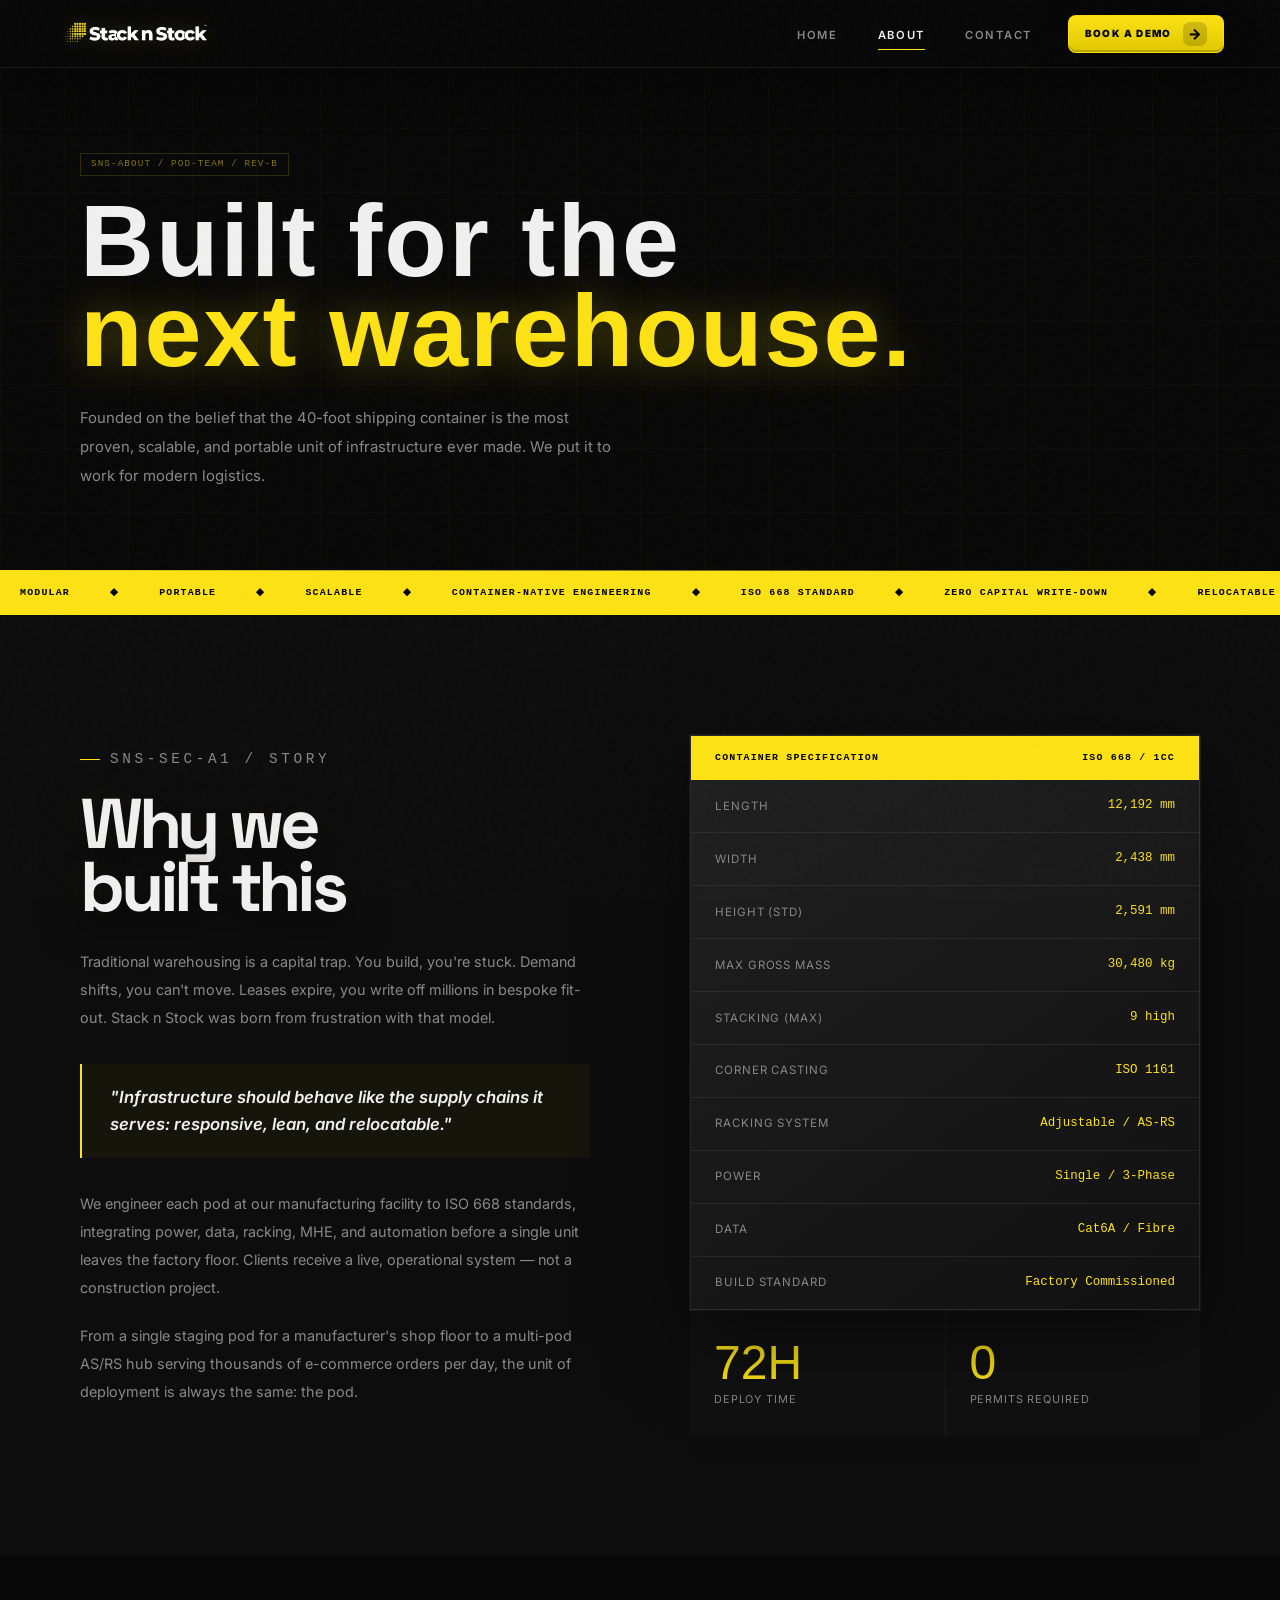
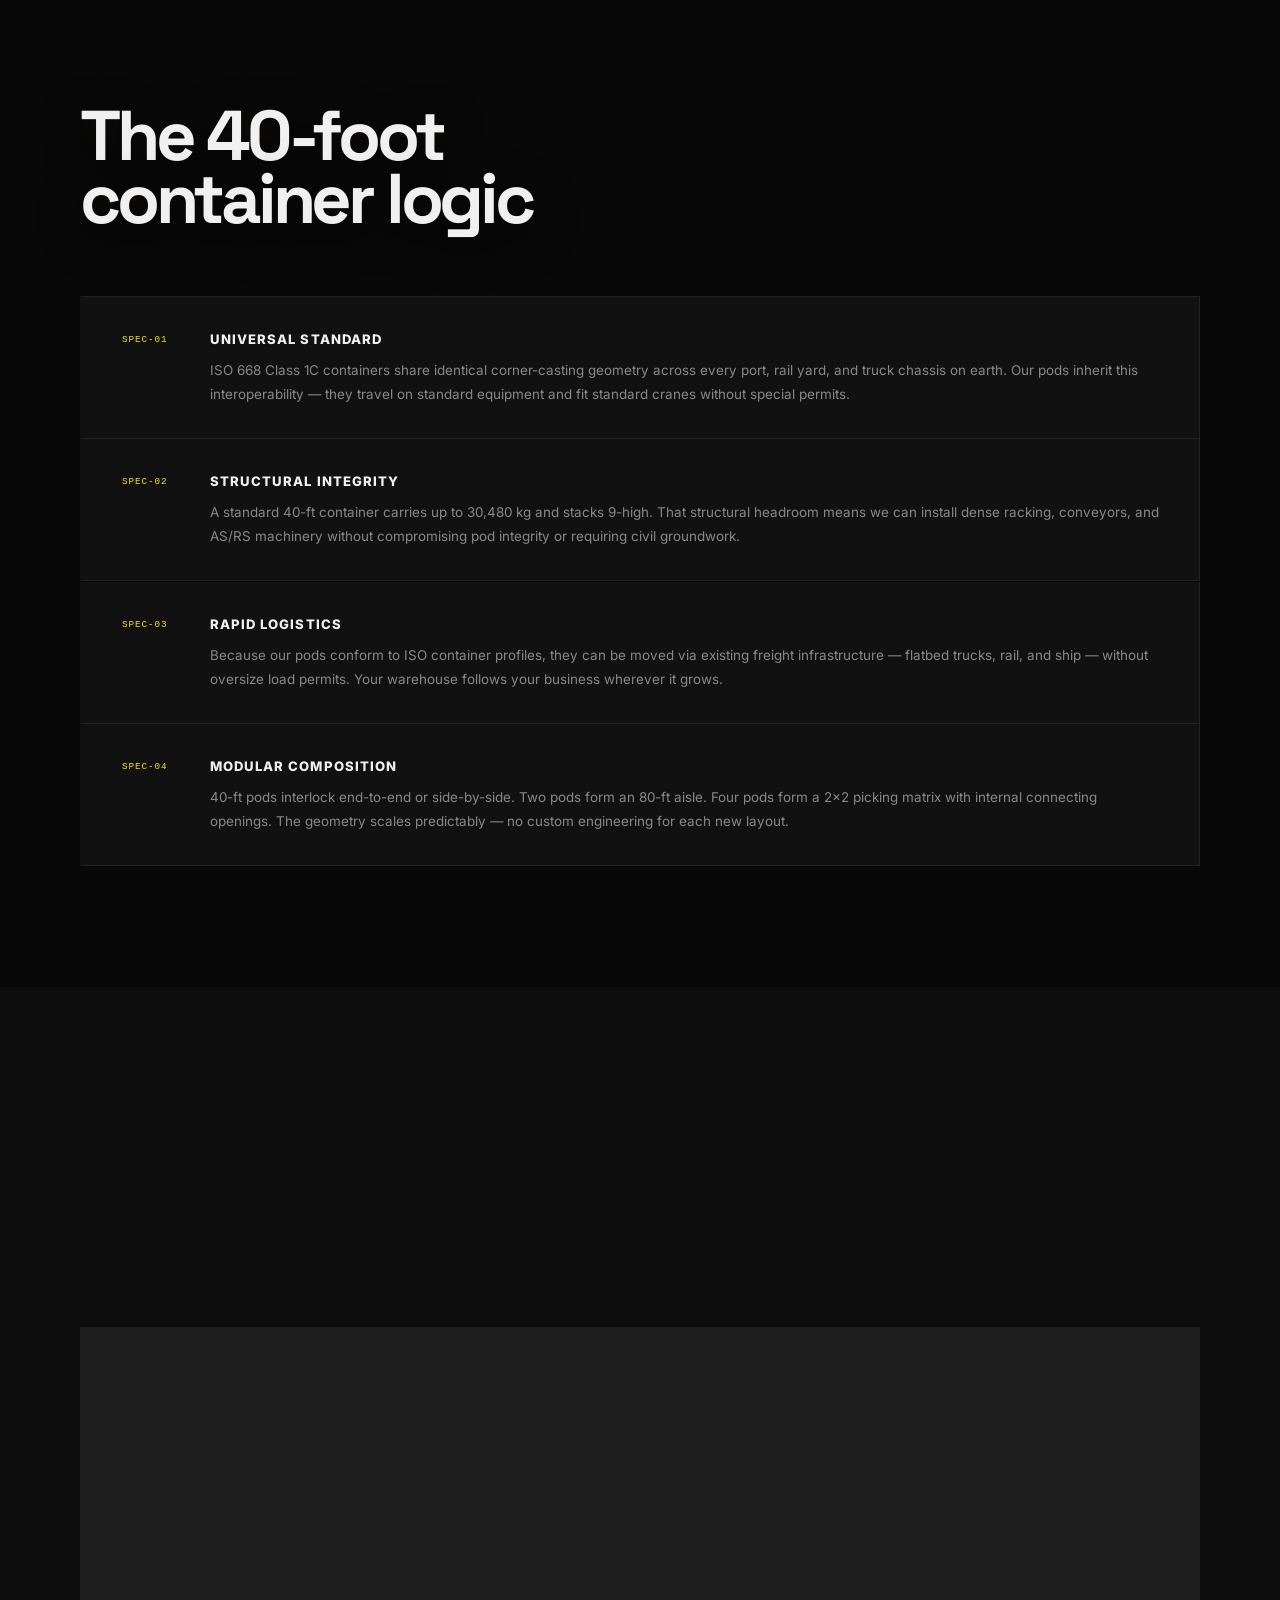
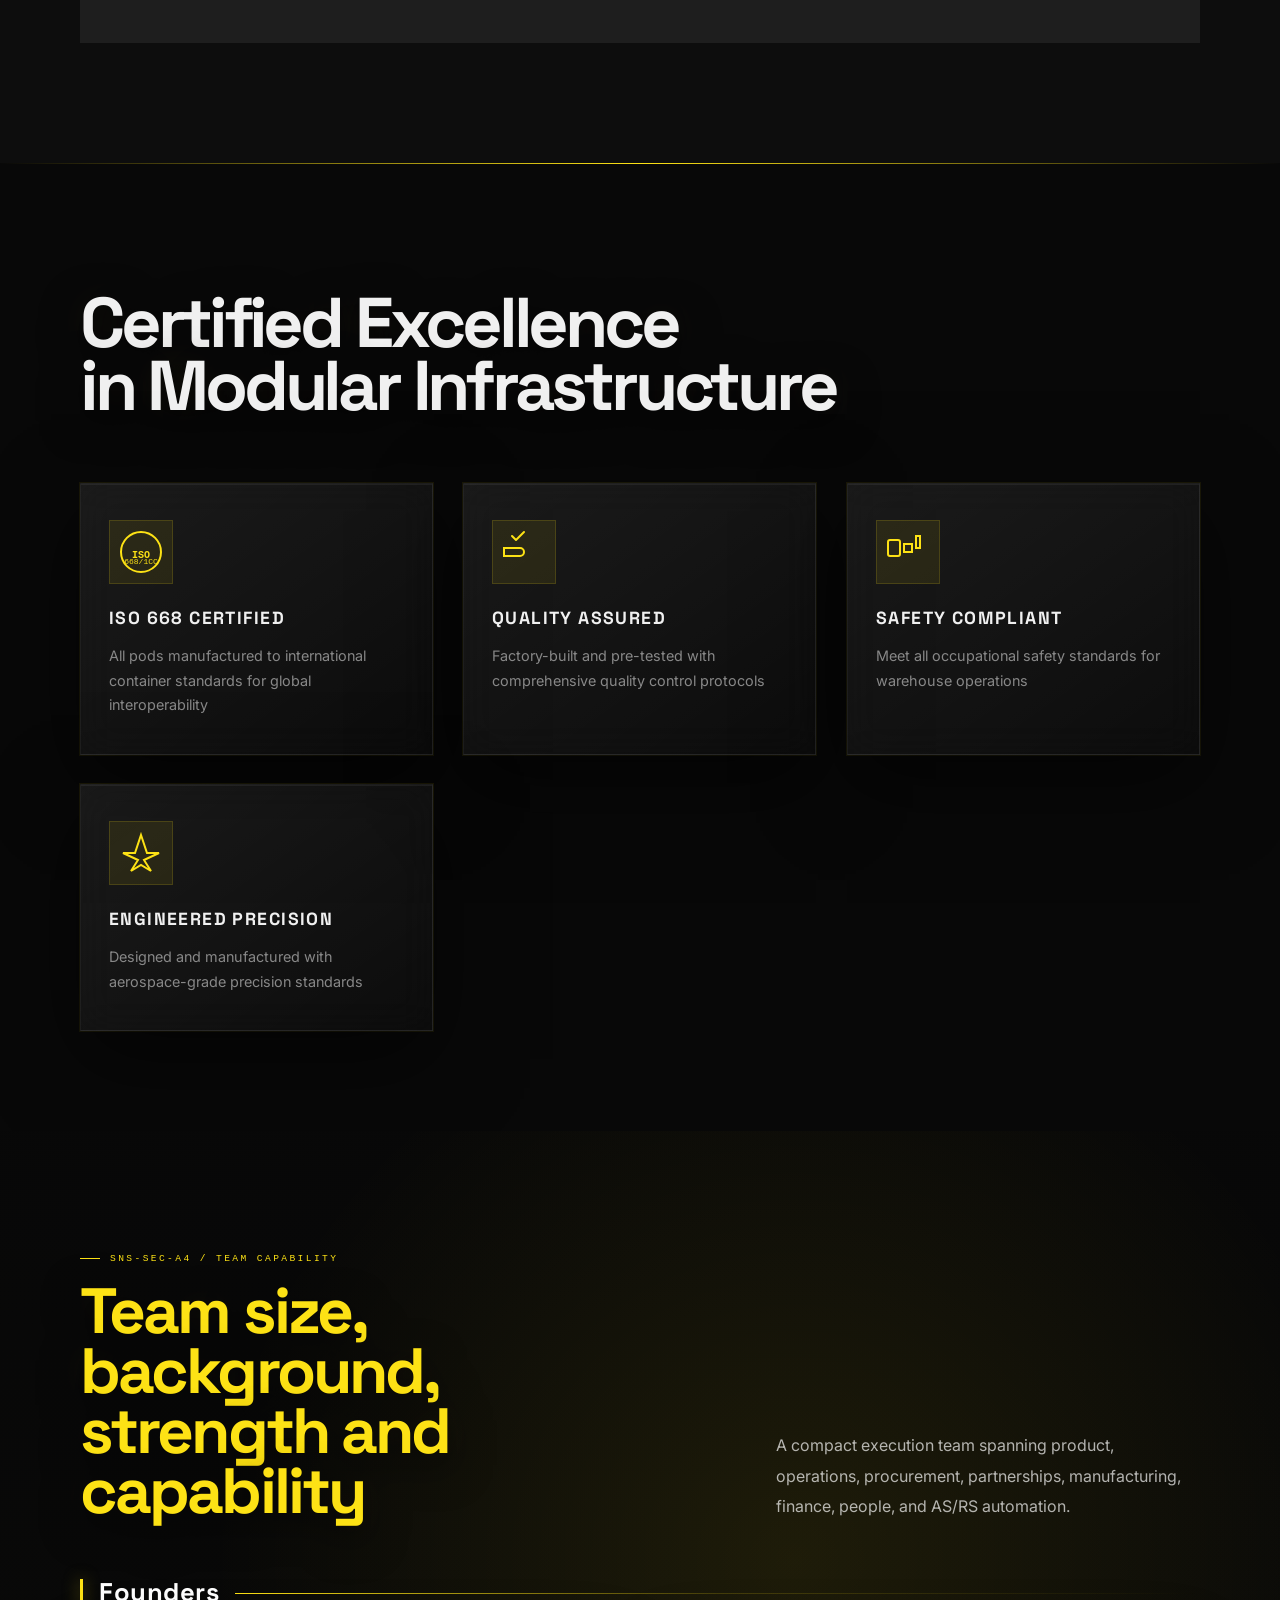
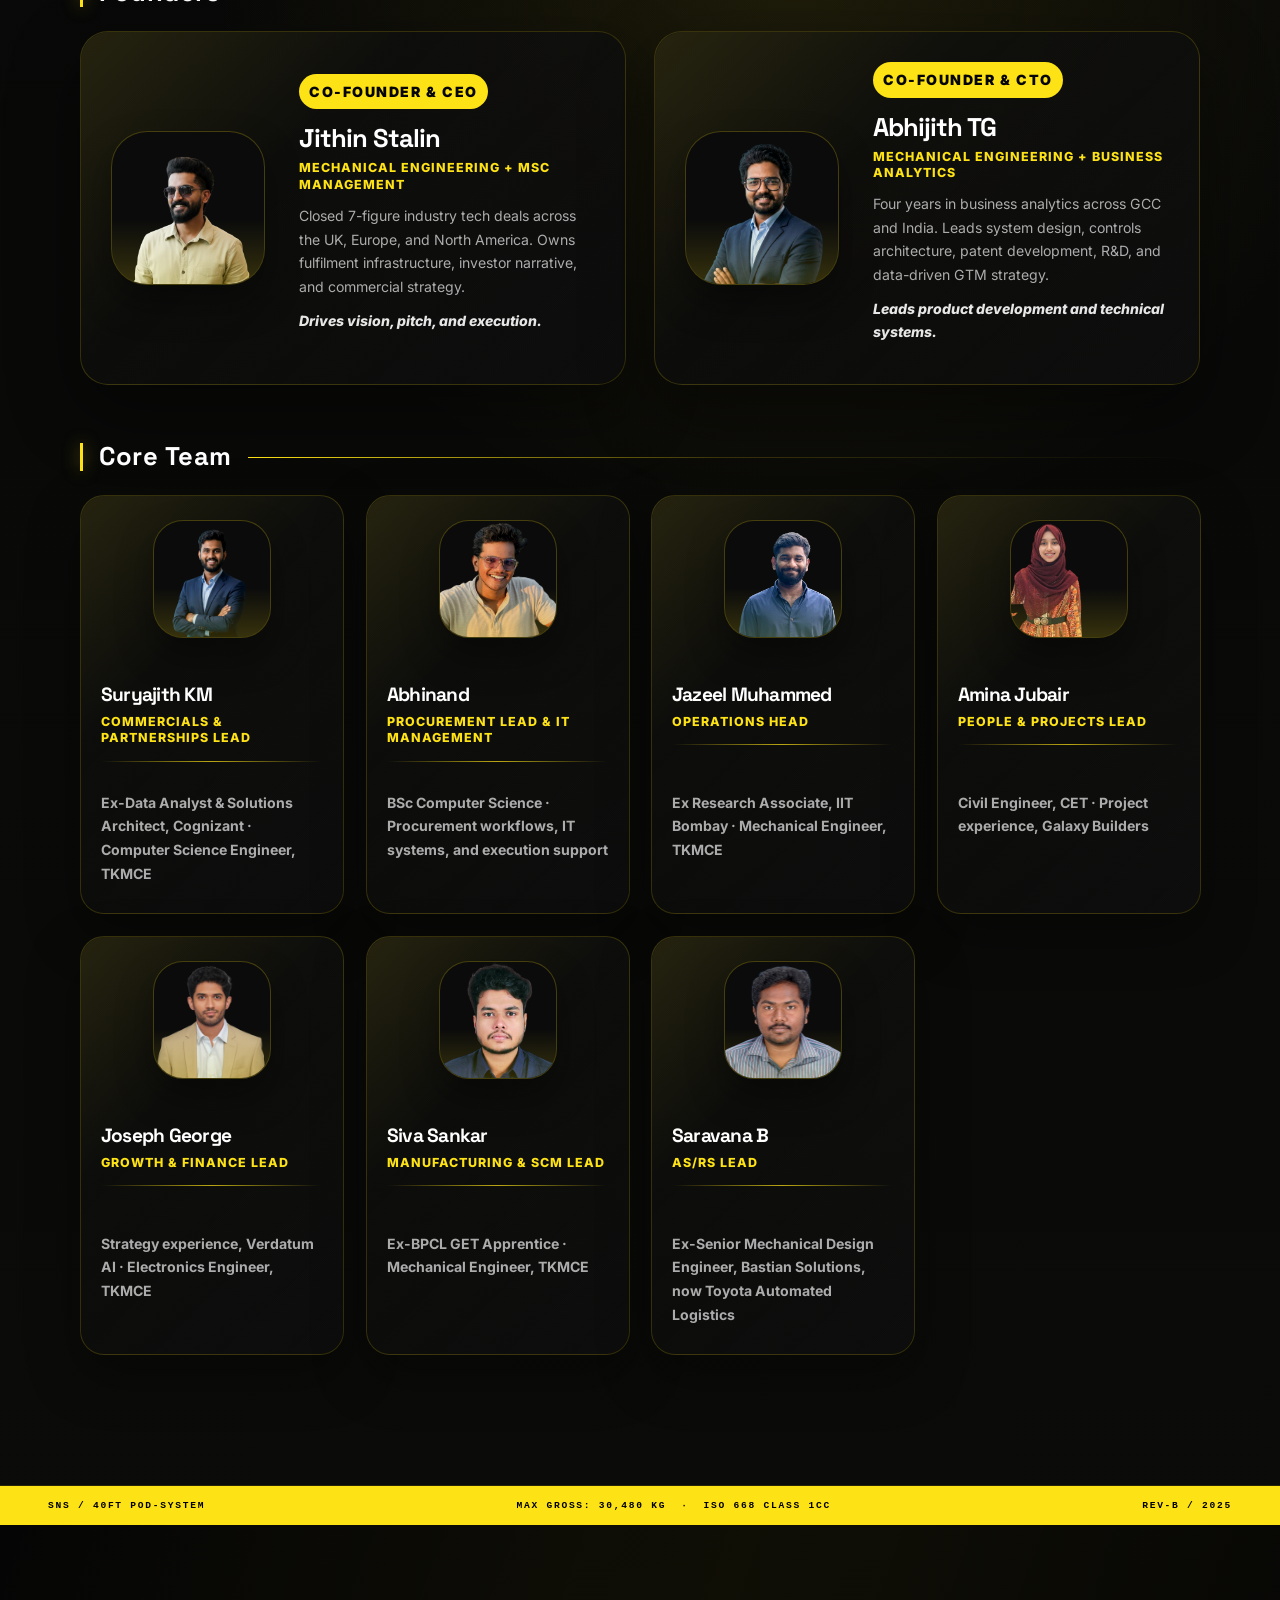
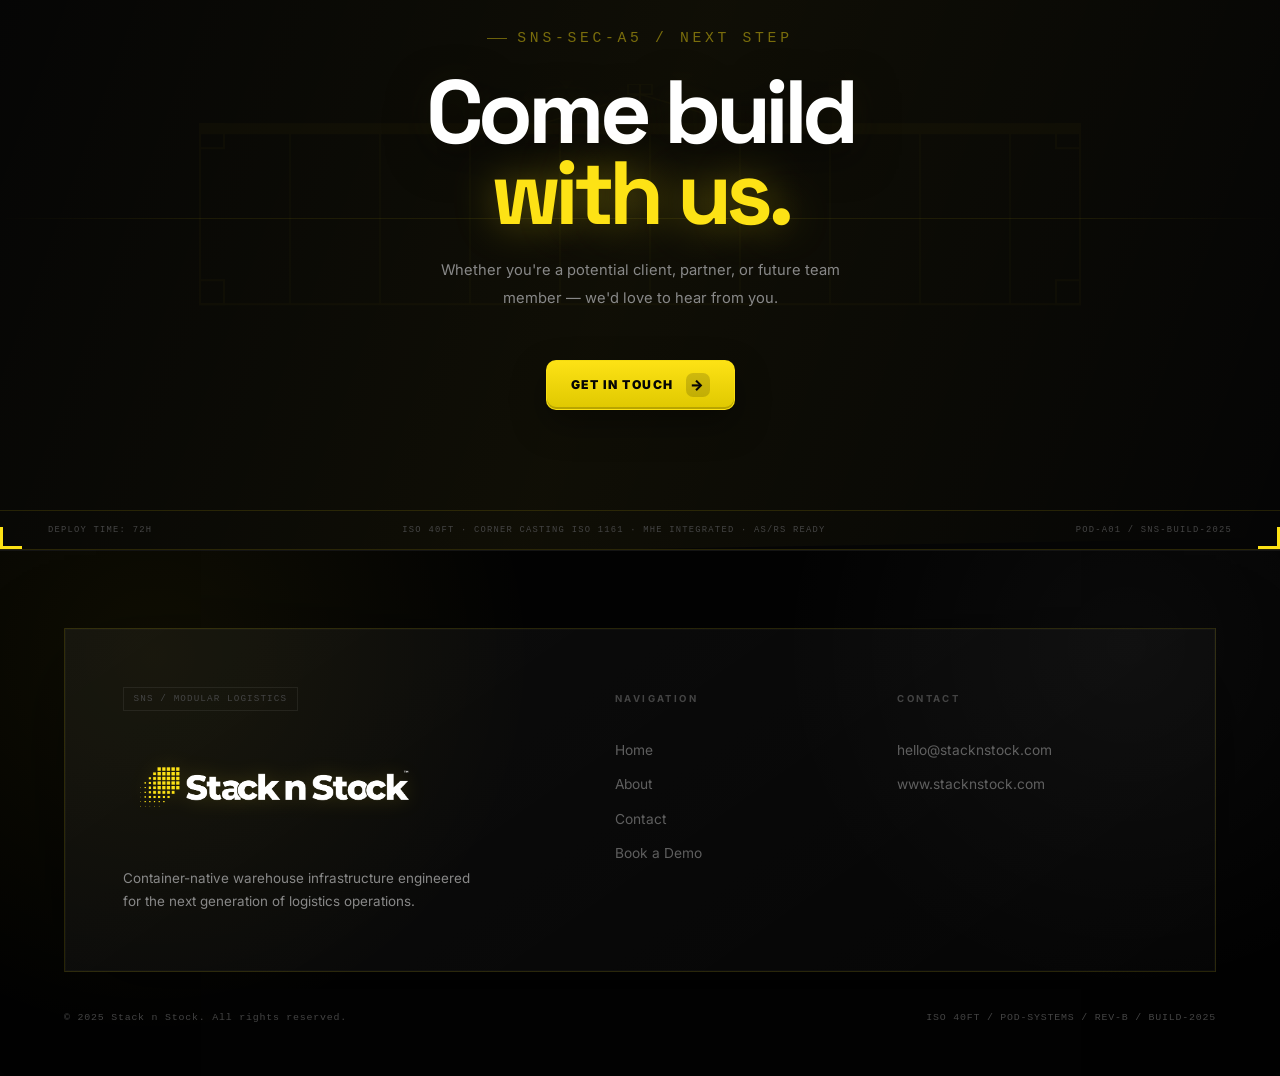
==== commit cb1070e3: "Fix team media alignment and animation stability" ====
--- a/about.html
+++ b/about.html
@@ -476,7 +476,7 @@
         <div class="founders-grid founders-grid-refined">
           <article class="founder-card founder-profile reveal d1" data-tilt>
             <div class="team-photo-wrap founder-photo">
-              <img src="assets/img/team/jithin-stalin.jpg" alt="Jithin Stalin" loading="lazy" />
+              <img src="assets/img/team/jithin-stalin.png" alt="Jithin Stalin" loading="lazy" />
             </div>
             <div class="team-info">
               <p class="team-tag">Co-founder &amp; CEO</p>
@@ -493,7 +493,7 @@
 
           <article class="founder-card founder-profile reveal d2" data-tilt>
             <div class="team-photo-wrap founder-photo">
-              <img src="assets/img/team/abhijith-tg.jpg" alt="Abhijith TG" loading="lazy" />
+              <img src="assets/img/team/abhijith-tg.png" alt="Abhijith TG" loading="lazy" />
             </div>
             <div class="team-info">
               <p class="team-tag">Co-founder &amp; CTO</p>
@@ -512,43 +512,43 @@
         <div class="team-subhead reveal d1"><span>Core Team</span></div>
         <div class="core-team-grid core-team-grid-refined">
           <article class="core-team-card team-person reveal d1" data-tilt>
-            <div class="team-photo-wrap"><img src="assets/img/team/suryajith-km.jpg" alt="Suryajith KM" loading="lazy" /></div>
+            <div class="team-photo-wrap"><img src="assets/img/team/suryajith-km.png" alt="Suryajith KM" loading="lazy" /></div>
             <h3>Suryajith KM</h3>
             <p class="role">Commercials &amp; Partnerships Lead</p>
             <p>Ex-Data Analyst &amp; Solutions Architect, Cognizant · Computer Science Engineer, TKMCE</p>
           </article>
           <article class="core-team-card team-person reveal d2" data-tilt>
-            <div class="team-photo-wrap"><img src="assets/img/team/abhinand.jpg" alt="Abhinand" loading="lazy" /></div>
+            <div class="team-photo-wrap"><img src="assets/img/team/abhinand.png" alt="Abhinand" loading="lazy" /></div>
             <h3>Abhinand</h3>
             <p class="role">Procurement Lead &amp; IT Management</p>
             <p>BSc Computer Science · Procurement workflows, IT systems, and execution support</p>
           </article>
           <article class="core-team-card team-person reveal d3" data-tilt>
-            <div class="team-photo-wrap"><img src="assets/img/team/jazeel-muhammed.jpg" alt="Jazeel Muhammed" loading="lazy" /></div>
+            <div class="team-photo-wrap"><img src="assets/img/team/jazeel-muhammed.png" alt="Jazeel Muhammed" loading="lazy" /></div>
             <h3>Jazeel Muhammed</h3>
             <p class="role">Operations Head</p>
             <p>Ex Research Associate, IIT Bombay · Mechanical Engineer, TKMCE</p>
           </article>
           <article class="core-team-card team-person reveal d4" data-tilt>
-            <div class="team-photo-wrap"><img src="assets/img/team/amina-jubair.jpg" alt="Amina Jubair" loading="lazy" /></div>
+            <div class="team-photo-wrap"><img src="assets/img/team/amina-jubair.png" alt="Amina Jubair" loading="lazy" /></div>
             <h3>Amina Jubair</h3>
             <p class="role">People &amp; Projects Lead</p>
             <p>Civil Engineer, CET · Project experience, Galaxy Builders</p>
           </article>
           <article class="core-team-card team-person reveal d1" data-tilt>
-            <div class="team-photo-wrap"><img src="assets/img/team/joseph-george.jpg" alt="Joseph George" loading="lazy" /></div>
+            <div class="team-photo-wrap"><img src="assets/img/team/joseph-george.png" alt="Joseph George" loading="lazy" /></div>
             <h3>Joseph George</h3>
             <p class="role">Growth &amp; Finance Lead</p>
             <p>Strategy experience, Verdatum AI · Electronics Engineer, TKMCE</p>
           </article>
           <article class="core-team-card team-person reveal d2" data-tilt>
-            <div class="team-photo-wrap"><img src="assets/img/team/siva-sankar.jpg" alt="Siva Sankar" loading="lazy" /></div>
+            <div class="team-photo-wrap"><img src="assets/img/team/siva-sankar.png" alt="Siva Sankar" loading="lazy" /></div>
             <h3>Siva Sankar</h3>
             <p class="role">Manufacturing &amp; SCM Lead</p>
             <p>Ex-BPCL GET Apprentice · Mechanical Engineer, TKMCE</p>
           </article>
           <article class="core-team-card team-person reveal d3" data-tilt>
-            <div class="team-photo-wrap"><img src="assets/img/team/saravana-b.jpg" alt="Saravana B" loading="lazy" /></div>
+            <div class="team-photo-wrap"><img src="assets/img/team/saravana-b.png" alt="Saravana B" loading="lazy" /></div>
             <h3>Saravana B</h3>
             <p class="role">AS/RS Lead</p>
             <p>Ex-Senior Mechanical Design Engineer, Bastian Solutions, now Toyota Automated Logistics</p>
--- a/assets/css/style.css
+++ b/assets/css/style.css
@@ -128,12 +128,22 @@
 @keyframes ripple{0%{transform:scale(0);opacity:.5}100%{transform:scale(4);opacity:0}}
 @keyframes shimmer{0%{background-position:-200% center}100%{background-position:200% center}}
 
-.reveal{opacity:0;transform:translateY(48px);transition:opacity .85s cubic-bezier(.22,1,.36,1),transform .85s cubic-bezier(.22,1,.36,1)}
-.reveal.visible{opacity:1;transform:translateY(0)}
-.reveal-left{opacity:0;transform:translateX(-48px);transition:opacity .85s cubic-bezier(.22,1,.36,1),transform .85s cubic-bezier(.22,1,.36,1)}
-.reveal-left.visible{opacity:1;transform:translateX(0)}
-.reveal-right{opacity:0;transform:translateX(48px);transition:opacity .85s cubic-bezier(.22,1,.36,1),transform .85s cubic-bezier(.22,1,.36,1)}
-.reveal-right.visible{opacity:1;transform:translateX(0)}
+.reveal,.reveal-left,.reveal-right{
+  --reveal-x:0px;
+  --reveal-y:0px;
+  opacity:0;
+  transform:translate3d(var(--reveal-x),var(--reveal-y),0);
+  transition:opacity .85s cubic-bezier(.22,1,.36,1),transform .85s cubic-bezier(.22,1,.36,1);
+  will-change:opacity,transform;
+}
+.reveal{--reveal-y:48px}
+.reveal-left{--reveal-x:-48px}
+.reveal-right{--reveal-x:48px}
+.reveal.visible,.reveal-left.visible,.reveal-right.visible{
+  opacity:1;
+  --reveal-x:0px;
+  --reveal-y:0px;
+}
 .d1{transition-delay:.1s}.d2{transition-delay:.2s}.d3{transition-delay:.3s}.d4{transition-delay:.4s}.d5{transition-delay:.5s}.d6{transition-delay:.6s}
 
 @media(prefers-reduced-motion:reduce){
@@ -2500,11 +2510,11 @@
 .sns-action:hover .action-arrow{transform:translateX(3px);background:rgba(0,0,0,.22)}
 
 /* Consistent 3D card behavior across all pages */
-.polish-tilt,.founder-profile,.team-person,.bracket-card,.card,.usecase-card,.cert-card,.value-item,.calc-result,.contact-card{
-  transform:perspective(1000px) rotateX(var(--tilt-x,0deg)) rotateY(var(--tilt-y,0deg)) translateZ(0)!important;
+.polish-tilt{
+  transform:translate3d(var(--reveal-x,0px),var(--reveal-y,0px),0) perspective(1000px) rotateX(var(--tilt-x,0deg)) rotateY(var(--tilt-y,0deg)) translateZ(0)!important;
   transform-style:preserve-3d!important;
 }
-.polish-tilt::after,.founder-profile::after,.team-person::after,.bracket-card::after,.card::after,.usecase-card::after,.cert-card::after,.value-item::after,.calc-result::after,.contact-card::after{
+.polish-tilt::after{
   content:'';
   position:absolute;
   inset:0;
@@ -2513,7 +2523,7 @@
   opacity:0;
   transition:opacity .25s;
 }
-.polish-tilt:hover::after,.founder-profile:hover::after,.team-person:hover::after,.bracket-card:hover::after,.card:hover::after,.usecase-card:hover::after,.cert-card:hover::after,.value-item:hover::after,.calc-result:hover::after,.contact-card:hover::after{opacity:1}
+.polish-tilt:hover::after{opacity:1}
 
 /* Decluttered team/capability page */
 .refined-team-section{
@@ -2543,19 +2553,21 @@
 .founder-profile::before,.team-person::before{content:'';position:absolute;inset:0;border-radius:inherit;pointer-events:none;background:linear-gradient(135deg,rgba(253,226,21,.12),transparent 36%,rgba(255,255,255,.035));opacity:.72}
 .team-photo-wrap{position:relative;flex:0 0 auto;width:126px;height:126px;border-radius:32px;overflow:hidden;background:#0b0b0b;border:1px solid rgba(253,226,21,.24);box-shadow:0 18px 36px rgba(0,0,0,.35)}
 .team-photo-wrap::before{content:'';position:absolute;inset:auto 0 0 0;height:42%;background:linear-gradient(0deg,rgba(253,226,21,.18),transparent);z-index:1;pointer-events:none}
-.team-photo-wrap img{width:100%;height:100%;object-fit:cover;display:block;filter:saturate(1.04) contrast(1.04)}
+.team-photo-wrap img{width:100%;height:100%;object-fit:cover;object-position:center 18%;display:block;filter:saturate(1.04) contrast(1.04)}
 .founder-photo{width:154px!important;height:154px!important;border-radius:36px!important}
 .team-info h3,.core-team-card h3{font-size:clamp(1.35rem,2vw,2rem);line-height:1.05;color:#fff;margin:6px 0 8px;letter-spacing:-.04em;font-family:'Space Grotesk','Inter',sans-serif!important}
 .team-tag{display:inline-flex;color:#050505!important;background:var(--yellow);padding:6px 10px;border-radius:999px;font-size:.64rem!important;font-weight:900;text-transform:uppercase;letter-spacing:.11em;line-height:1!important;margin:0!important}
 .team-info .role,.core-team-card .role{font-size:.78rem!important;color:var(--yellow)!important;font-weight:800!important;letter-spacing:.08em;text-transform:uppercase;margin:0 0 10px!important;line-height:1.35!important}
 .team-info p,.core-team-card p{color:rgba(255,255,255,.66);font-size:.88rem!important;line-height:1.68!important;margin:0 0 10px!important}
 .team-emphasis{color:rgba(255,255,255,.9)!important;font-weight:800;font-style:italic;margin-top:12px!important}
-.core-team-grid-refined{display:grid;grid-template-columns:repeat(4,minmax(0,1fr));gap:22px}
-.team-person{position:relative;min-height:360px;padding:24px 20px 26px;border:1px solid var(--premium-border);border-radius:24px;background:var(--premium-card);box-shadow:0 20px 52px rgba(0,0,0,.36);overflow:hidden;display:flex;flex-direction:column;align-items:flex-start}
+.core-team-grid-refined{display:grid;grid-template-columns:repeat(4,minmax(0,1fr));gap:22px;align-items:stretch}
+.team-person{position:relative;min-height:360px;padding:24px 20px 26px;border:1px solid var(--premium-border);border-radius:24px;background:var(--premium-card);box-shadow:0 20px 52px rgba(0,0,0,.36);overflow:hidden;display:flex;flex-direction:column;align-items:flex-start;text-align:left}
 .team-person .team-photo-wrap{align-self:center;margin-bottom:20px;width:118px;height:118px;border-radius:30px}
-.team-person h3{font-size:1.2rem!important;margin-bottom:8px;text-align:left;width:100%}
-.team-person .role{min-height:34px}
-.team-person p:last-child{margin-bottom:0!important}
+.team-person h3{font-size:1.2rem!important;margin-bottom:8px;text-align:left;width:100%;min-height:2.6rem;display:flex;align-items:flex-end}
+.team-person .role{min-height:4.2rem;width:100%;text-align:left!important;display:flex;flex-direction:column;align-items:flex-start}
+.team-person .role::after{margin:14px 0 0!important;width:100%;max-width:220px}
+.team-person p{width:100%;text-align:left!important}
+.team-person p:last-child{margin-bottom:0!important;min-height:6rem}
 
 @media(max-width:1180px){
   .founders-grid-refined{grid-template-columns:1fr}
@@ -2575,5 +2587,7 @@
   .founder-profile{border-radius:22px;padding:22px}
   .core-team-grid-refined{grid-template-columns:1fr;gap:16px}
   .team-person{min-height:auto;align-items:center;text-align:center;padding:22px 20px}
-  .team-person h3,.team-person .role{text-align:center}
-}
+  .team-person h3,.team-person .role,.team-person p{text-align:center!important}
+  .team-person h3,.team-person .role,.team-person p:last-child{min-height:auto}
+  .team-person .role::after{margin:14px auto 0!important}
+}
